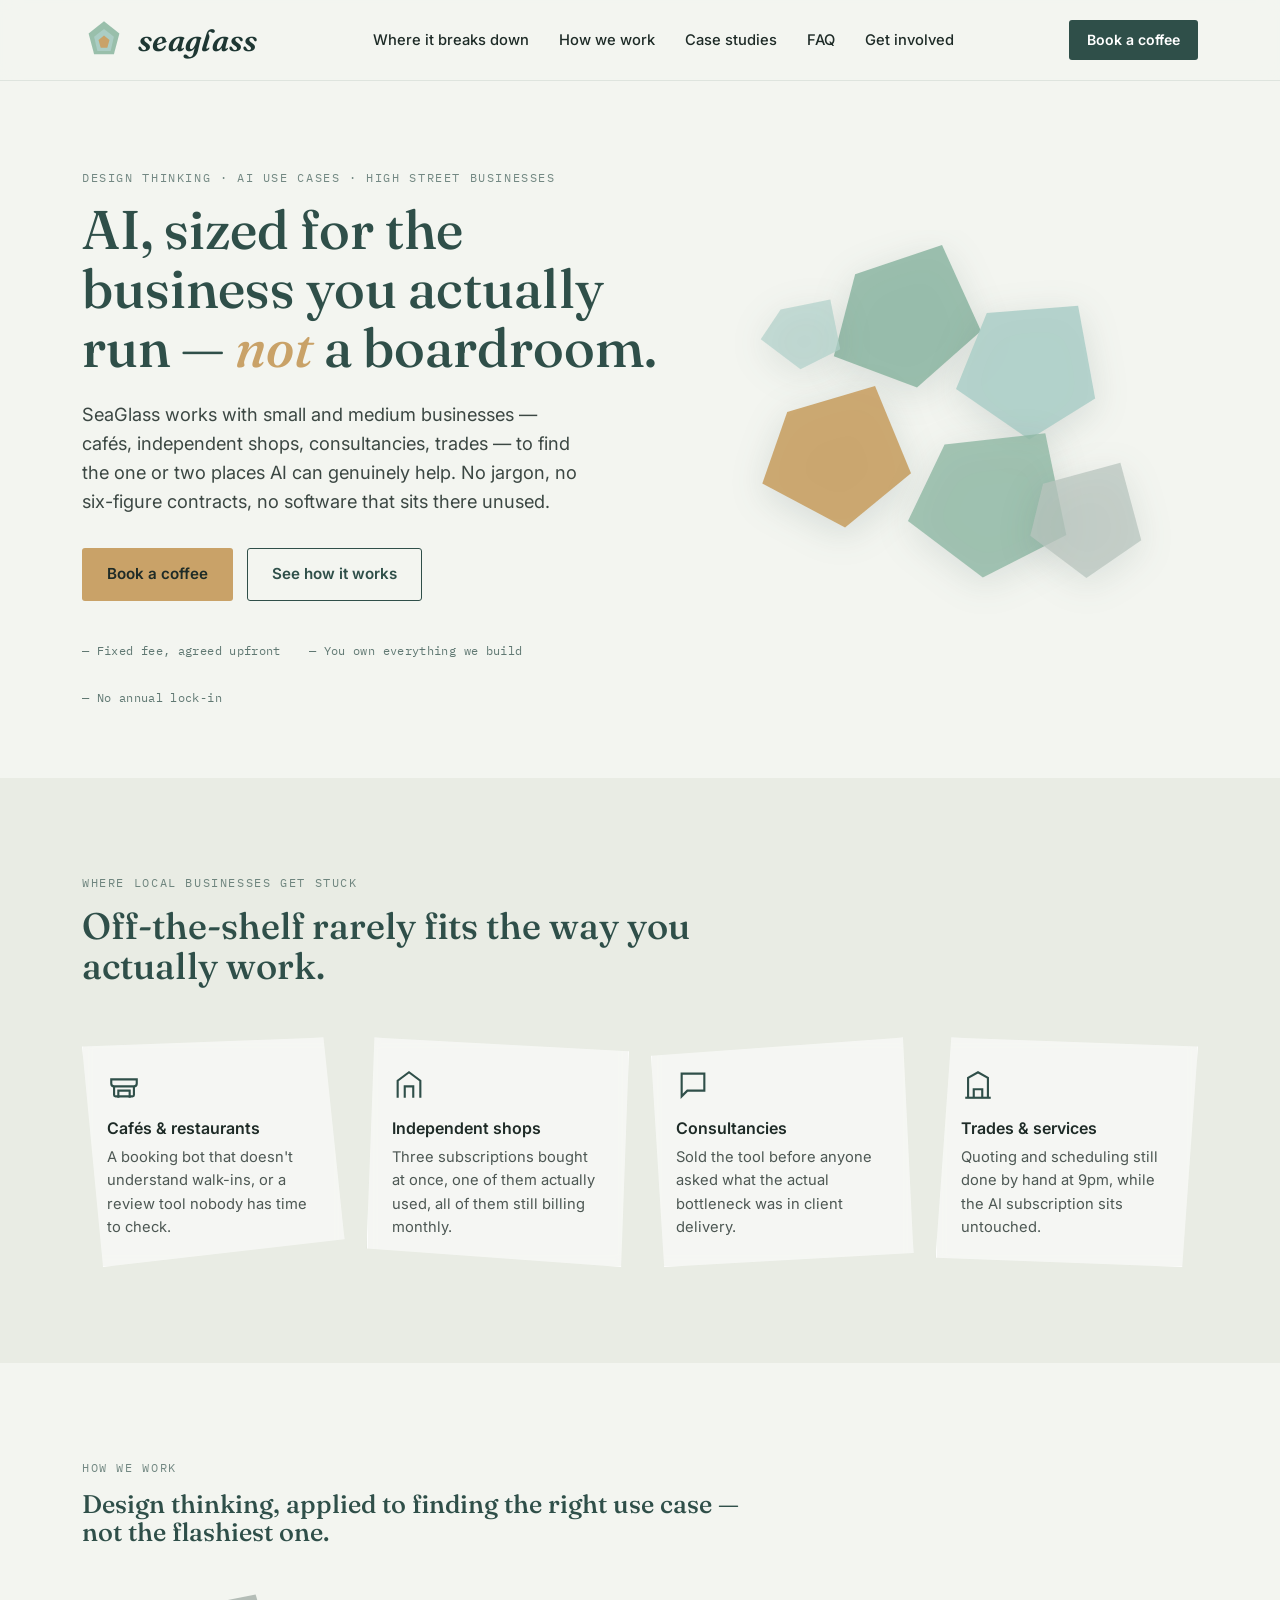
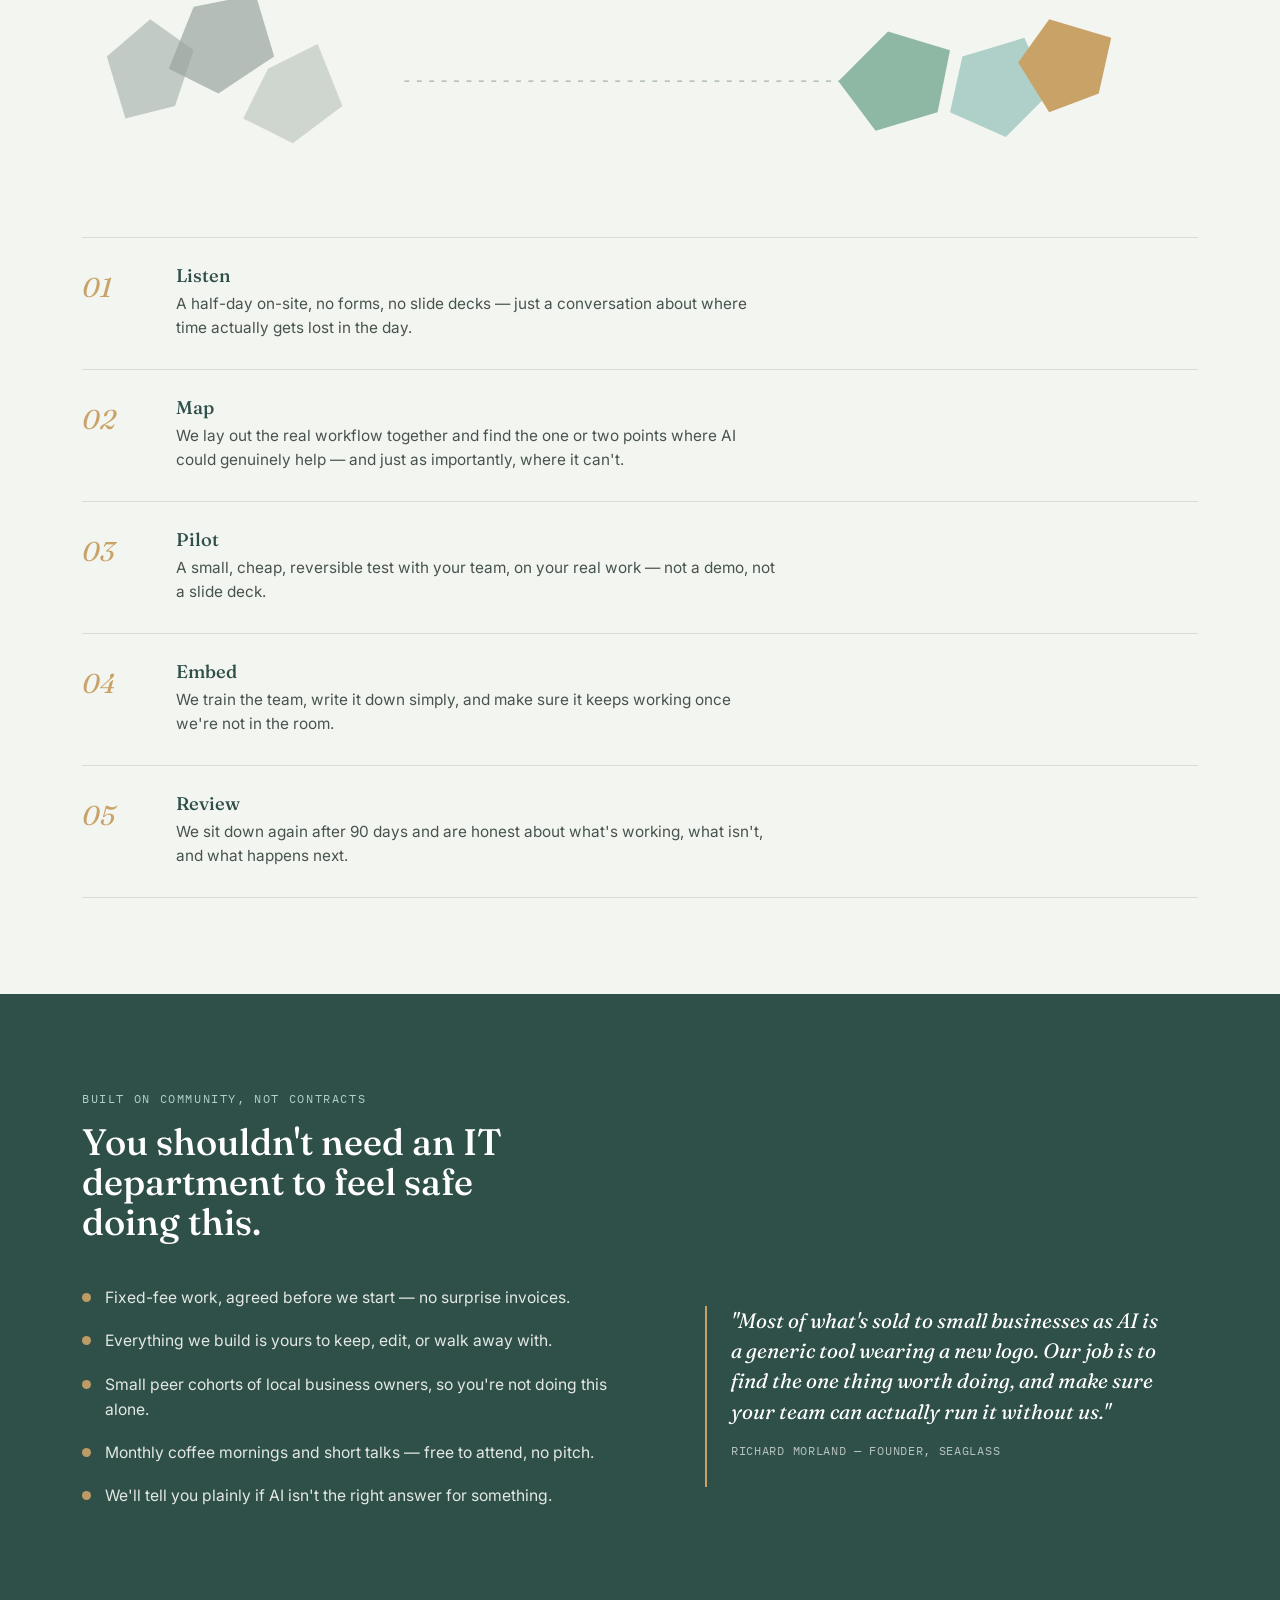
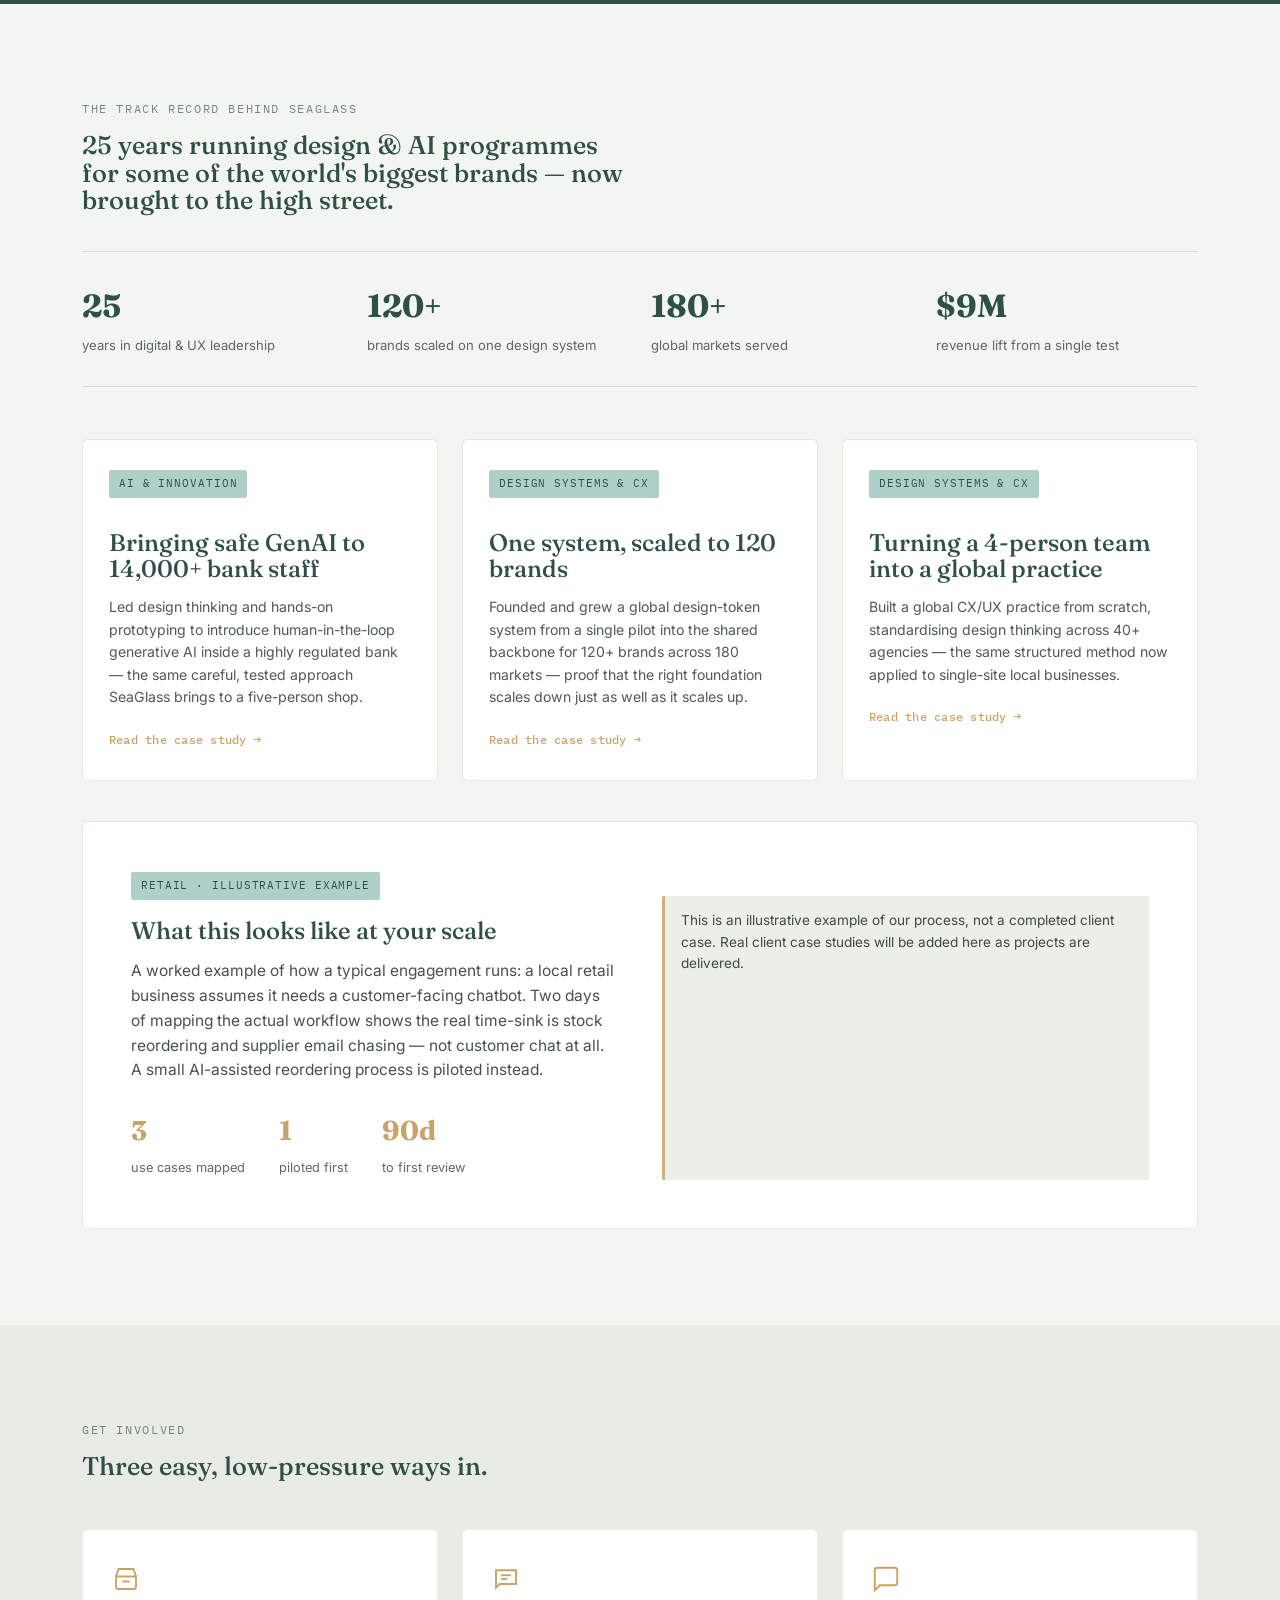
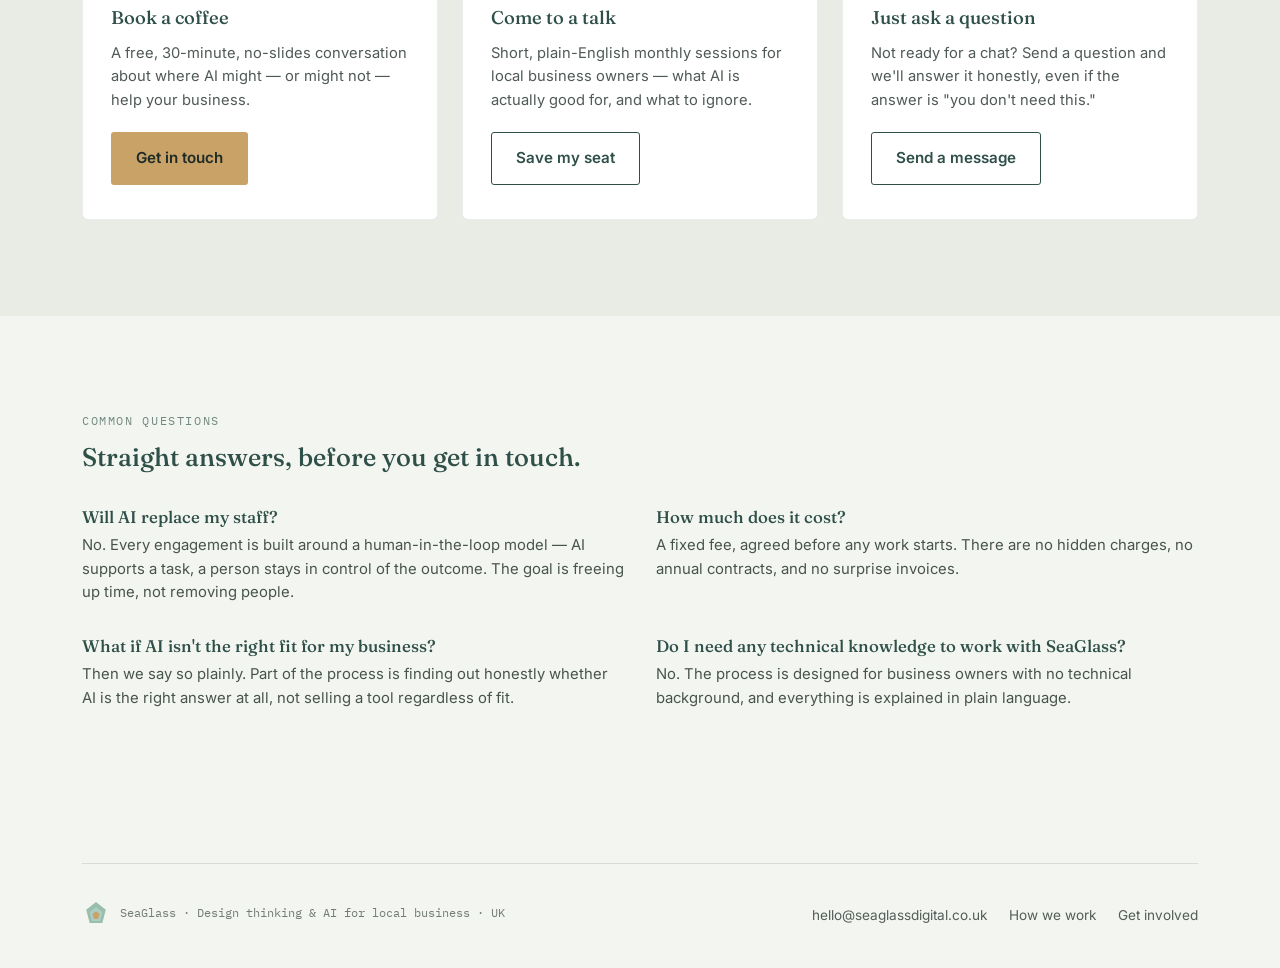
==== index.html @ 94f36779 "Changed issue with CNAME" ====
<!DOCTYPE html>
<html lang="en-GB">
<head>
<meta charset="UTF-8">
<meta name="viewport" content="width=device-width, initial-scale=1.0">
<title>SeaGlass — AI Consultancy for Small &amp; Medium UK Businesses</title>
<meta name="description" content="SeaGlass helps small and medium UK businesses — cafés, shops, consultancies and trades — find the one or two places AI can genuinely help. Fixed-fee, design-thinking led, no jargon.">
<link rel="canonical" href="https://www.seaglassdigital.co.uk/">
<meta name="robots" content="index, follow">

<!-- Open Graph -->
<meta property="og:type" content="website">
<meta property="og:title" content="SeaGlass — AI that fits the business you actually run">
<meta property="og:description" content="Design-thinking led AI consultancy for small and medium UK businesses. Fixed-fee, no jargon, no lock-in.">
<meta property="og:url" content="https://www.seaglassdigital.co.uk/">
<meta property="og:image" content="https://www.seaglassdigital.co.uk/assets/social-share.png">
<meta property="og:locale" content="en_GB">

<!-- Twitter -->
<meta name="twitter:card" content="summary_large_image">
<meta name="twitter:title" content="SeaGlass — AI that fits the business you actually run">
<meta name="twitter:description" content="Design-thinking led AI consultancy for small and medium UK businesses.">

<!-- Favicons -->
<link rel="icon" type="image/svg+xml" href="data:image/svg+xml,%3Csvg xmlns='http://www.w3.org/2000/svg' viewBox='0 0 40 40'%3E%3Cpolygon points='20,3 34,14 29,33 11,33 6,14' fill='%238FB8A4'/%3E%3Cpolygon points='20,10 29,17 26,30 14,30 11,17' fill='%23AFD0C9'/%3E%3Cpolygon points='20,16 25,20 23,27 17,27 15,20' fill='%23C9A268'/%3E%3C/svg%3E">
<link rel="icon" type="image/png" sizes="32x32" href="assets/favicon-32x32.png">
<link rel="icon" type="image/png" sizes="16x16" href="assets/favicon-16x16.png">
<link rel="apple-touch-icon" sizes="180x180" href="assets/apple-touch-icon.png">
<link rel="shortcut icon" href="favicon.ico">

<link rel="preconnect" href="https://fonts.googleapis.com">
<link rel="preconnect" href="https://fonts.gstatic.com" crossorigin>
<link href="https://fonts.googleapis.com/css2?family=Fraunces:ital,opsz,wght@0,9..144,300;0,9..144,400;0,9..144,500;0,9..144,600;1,9..144,400;1,9..144,500&family=Inter:wght@400;500;600;700&family=IBM+Plex+Mono:wght@400;500&display=swap" rel="stylesheet">
<link rel="stylesheet" href="assets/style.css">

<!-- Structured data: helps both search engines and AI answer engines understand what SeaGlass is -->
<script type="application/ld+json">
{
  "@context": "https://schema.org",
  "@type": "ProfessionalService",
  "name": "SeaGlass",
  "description": "Design-thinking led AI consultancy helping small and medium UK businesses identify and implement practical AI use cases.",
  "url": "https://www.seaglassdigital.co.uk/",
  "email": "hello@seaglassdigital.co.uk",
  "areaServed": "GB",
  "founder": {
    "@type": "Person",
    "name": "Richard Morland"
  },
  "knowsAbout": ["Artificial Intelligence consulting", "Design thinking", "Digital transformation for SMEs"],
  "audience": {
    "@type": "Audience",
    "audienceType": "Small and medium businesses"
  }
}
</script>
<script type="application/ld+json">
{
  "@context": "https://schema.org",
  "@type": "FAQPage",
  "mainEntity": [
    {
      "@type": "Question",
      "name": "Will AI replace my staff?",
      "acceptedAnswer": { "@type": "Answer", "text": "No. Every engagement is built around a human-in-the-loop model — AI supports a task, a person stays in control of the outcome. The goal is freeing up time, not removing people." }
    },
    {
      "@type": "Question",
      "name": "How much does it cost?",
      "acceptedAnswer": { "@type": "Answer", "text": "A fixed fee, agreed before any work starts. There are no hidden charges, no annual contracts, and no surprise invoices." }
    },
    {
      "@type": "Question",
      "name": "What if AI isn't the right fit for my business?",
      "acceptedAnswer": { "@type": "Answer", "text": "Then we say so plainly. Part of the process is finding out honestly whether AI is the right answer at all, not selling a tool regardless of fit." }
    },
    {
      "@type": "Question",
      "name": "Do I need any technical knowledge to work with SeaGlass?",
      "acceptedAnswer": { "@type": "Answer", "text": "No. The process is designed for business owners with no technical background, and everything is explained in plain language." }
    }
  ]
}
</script>
</head>
<body>

<header class="site">
  <nav>
    <a href="#top" class="brand">
      <svg class="brand-mark" viewBox="0 0 40 40" fill="none">
        <polygon points="20,3 34,14 29,33 11,33 6,14" fill="#8FB8A4" opacity="0.9"/>
        <polygon points="20,10 29,17 26,30 14,30 11,17" fill="#AFD0C9" opacity="0.85"/>
        <polygon points="20,16 25,20 23,27 17,27 15,20" fill="#C9A268"/>
      </svg>
      <span class="brand-word">seaglass</span>
    </a>
    <ul class="nav-links nav-mobile-hide">
      <li><a href="#pain">Where it breaks down</a></li>
      <li><a href="#process">How we work</a></li>
      <li><a href="#case">Case studies</a></li>
      <li><a href="#faq">FAQ</a></li>
      <li><a href="#involve">Get involved</a></li>
    </ul>
    <a class="nav-cta" href="#involve">Book a coffee</a>
  </nav>
</header>

<main id="top">

  <!-- HERO -->
  <section class="hero">
    <div class="wrap hero-grid">
      <div>
        <span class="eyebrow">Design thinking · AI use cases · High Street businesses</span>
        <h1>AI, sized for the business you actually run — <em>not</em> a boardroom.</h1>
        <p class="lead">SeaGlass works with small and medium businesses — cafés, independent shops, consultancies, trades — to find the one or two places AI can genuinely help. No jargon, no six-figure contracts, no software that sits there unused.</p>
        <div class="btn-row">
          <a class="btn btn-primary" href="#involve">Book a coffee</a>
          <a class="btn btn-ghost" href="#process">See how it works</a>
        </div>
        <div class="trust-strip">
          <span>Fixed fee, agreed upfront</span>
          <span>You own everything we build</span>
          <span>No annual lock-in</span>
        </div>
      </div>
      <div class="hero-art" aria-hidden="true">
        <svg viewBox="0 0 480 420" fill="none">
          <defs>
            <filter id="frost" x="-30%" y="-30%" width="160%" height="160%">
              <feGaussianBlur stdDeviation="0.6"/>
            </filter>
          </defs>
          <g class="shard-piece" filter="url(#frost)">
            <polygon points="140,40 230,20 260,110 190,160 110,120" fill="#8FB8A4" opacity="0.88" transform="rotate(-6 180 90)"/>
          </g>
          <g class="shard-piece" filter="url(#frost)">
            <polygon points="260,90 350,70 380,160 320,210 240,170" fill="#AFD0C9" opacity="0.9" transform="rotate(8 310 140)"/>
          </g>
          <g class="shard-piece" filter="url(#frost)">
            <polygon points="70,180 160,160 190,250 120,300 40,250" fill="#C9A268" opacity="0.92" transform="rotate(-4 115 230)"/>
          </g>
          <g class="shard-piece" filter="url(#frost)">
            <polygon points="220,220 320,200 350,300 270,350 190,300" fill="#8FB8A4" opacity="0.8" transform="rotate(5 270 275)"/>
          </g>
          <g class="shard-piece" filter="url(#frost)">
            <polygon points="330,250 410,240 420,320 360,350 310,300" fill="#B9C4BE" opacity="0.75" transform="rotate(-8 365 295)"/>
          </g>
          <g class="shard-piece" filter="url(#frost)">
            <polygon points="60,80 110,70 120,120 80,140 40,110" fill="#AFD0C9" opacity="0.7"/>
          </g>
        </svg>
      </div>
    </div>
  </section>

  <!-- PAIN POINTS -->
  <section class="pain" id="pain">
    <div class="wrap">
      <div class="pain-head">
        <span class="eyebrow">Where local businesses get stuck</span>
        <h2>Off-the-shelf rarely fits the way you actually work.</h2>
      </div>
      <div class="pain-grid">
        <div class="shard-card">
          <svg class="icon" viewBox="0 0 24 24" fill="none" stroke="currentColor" stroke-width="1.5"><path d="M3 8h18v3a2 2 0 0 1-2 2H5a2 2 0 0 1-2-2V8Z"/><path d="M5 13v6a1 1 0 0 0 1 1h12a1 1 0 0 0 1-1v-6"/><path d="M8 21v-5h8v5"/></svg>
          <h3>Cafés &amp; restaurants</h3>
          <p>A booking bot that doesn't understand walk-ins, or a review tool nobody has time to check.</p>
        </div>
        <div class="shard-card">
          <svg class="icon" viewBox="0 0 24 24" fill="none" stroke="currentColor" stroke-width="1.5"><path d="M4 21V9l8-6 8 6v12"/><path d="M9 21v-8h6v8"/></svg>
          <h3>Independent shops</h3>
          <p>Three subscriptions bought at once, one of them actually used, all of them still billing monthly.</p>
        </div>
        <div class="shard-card">
          <svg class="icon" viewBox="0 0 24 24" fill="none" stroke="currentColor" stroke-width="1.5"><path d="M4 4h16v12H8l-4 4V4Z"/></svg>
          <h3>Consultancies</h3>
          <p>Sold the tool before anyone asked what the actual bottleneck was in client delivery.</p>
        </div>
        <div class="shard-card">
          <svg class="icon" viewBox="0 0 24 24" fill="none" stroke="currentColor" stroke-width="1.5"><path d="M3 21h18"/><path d="M5 21V7l7-4 7 4v14"/><path d="M9 21v-6h6v6"/></svg>
          <h3>Trades &amp; services</h3>
          <p>Quoting and scheduling still done by hand at 9pm, while the AI subscription sits untouched.</p>
        </div>
      </div>
    </div>
  </section>

  <!-- PROCESS -->
  <section id="process">
    <div class="wrap">
      <div class="process-head">
        <span class="eyebrow">How we work</span>
        <h2>Design thinking, applied to finding the right use case — not the flashiest one.</h2>
      </div>

      <div class="process-art" aria-hidden="true">
        <svg viewBox="0 0 900 160" fill="none">
          <polygon points="20,60 55,30 90,55 75,100 35,110" fill="#B9C4BE" opacity="0.85"/>
          <polygon points="90,20 140,10 155,60 110,90 70,70" fill="#9AA6A0" opacity="0.7"/>
          <polygon points="150,70 190,50 210,100 170,130 130,110" fill="#C7CDC7" opacity="0.8"/>
          <line x1="260" y1="80" x2="620" y2="80" stroke="#2F4F49" stroke-width="1" stroke-dasharray="4 6" opacity="0.4"/>
          <polygon points="650,40 700,55 690,105 640,120 610,80" fill="#8FB8A4"/>
          <polygon points="710,60 760,45 780,90 745,125 700,105" fill="#AFD0C9"/>
          <polygon points="780,30 830,45 820,90 780,105 755,65" fill="#C9A268"/>
        </svg>
      </div>

      <ul class="steps">
        <li class="step">
          <span class="step-num">01</span>
          <div><h3>Listen</h3><p>A half-day on-site, no forms, no slide decks — just a conversation about where time actually gets lost in the day.</p></div>
        </li>
        <li class="step">
          <span class="step-num">02</span>
          <div><h3>Map</h3><p>We lay out the real workflow together and find the one or two points where AI could genuinely help — and just as importantly, where it can't.</p></div>
        </li>
        <li class="step">
          <span class="step-num">03</span>
          <div><h3>Pilot</h3><p>A small, cheap, reversible test with your team, on your real work — not a demo, not a slide deck.</p></div>
        </li>
        <li class="step">
          <span class="step-num">04</span>
          <div><h3>Embed</h3><p>We train the team, write it down simply, and make sure it keeps working once we're not in the room.</p></div>
        </li>
        <li class="step">
          <span class="step-num">05</span>
          <div><h3>Review</h3><p>We sit down again after 90 days and are honest about what's working, what isn't, and what happens next.</p></div>
        </li>
      </ul>
    </div>
  </section>

  <!-- COMMUNITY -->
  <section class="community">
    <div class="wrap">
      <span class="eyebrow">Built on community, not contracts</span>
      <h2>You shouldn't need an IT department to feel safe doing this.</h2>
      <div class="comm-grid">
        <ul class="comm-list">
          <li><span class="dot"></span> Fixed-fee work, agreed before we start — no surprise invoices.</li>
          <li><span class="dot"></span> Everything we build is yours to keep, edit, or walk away with.</li>
          <li><span class="dot"></span> Small peer cohorts of local business owners, so you're not doing this alone.</li>
          <li><span class="dot"></span> Monthly coffee mornings and short talks — free to attend, no pitch.</li>
          <li><span class="dot"></span> We'll tell you plainly if AI isn't the right answer for something.</li>
        </ul>
        <blockquote class="comm-quote">
          "Most of what's sold to small businesses as AI is a generic tool wearing a new logo. Our job is to find the one thing worth doing, and make sure your team can actually run it without us."
          <span>Richard Morland — Founder, SeaGlass</span>
        </blockquote>
      </div>
    </div>
  </section>

  <!-- TRACK RECORD -->
  <section class="case" id="case">
    <div class="wrap">
      <span class="eyebrow">The track record behind SeaGlass</span>
      <h2 style="max-width:32ch;margin-bottom:36px;">25 years running design &amp; AI programmes for some of the world's biggest brands — now brought to the high street.</h2>

      <div class="track-stats">
        <div><strong>25</strong><span>years in digital &amp; UX leadership</span></div>
        <div><strong>120+</strong><span>brands scaled on one design system</span></div>
        <div><strong>180+</strong><span>global markets served</span></div>
        <div><strong>$9M</strong><span>revenue lift from a single test</span></div>
      </div>

      <div class="case-grid">
        <a class="case-mini" href="case-studies/hsbc-genai.html">
          <span class="case-tag">AI &amp; Innovation</span>
          <h3>Bringing safe GenAI to 14,000+ bank staff</h3>
          <p>Led design thinking and hands-on prototyping to introduce human-in-the-loop generative AI inside a highly regulated bank — the same careful, tested approach SeaGlass brings to a five-person shop.</p>
          <span class="case-link">Read the case study →</span>
        </a>
        <a class="case-mini" href="case-studies/diageo-bedrock.html">
          <span class="case-tag">Design Systems &amp; CX</span>
          <h3>One system, scaled to 120 brands</h3>
          <p>Founded and grew a global design-token system from a single pilot into the shared backbone for 120+ brands across 180 markets — proof that the right foundation scales down just as well as it scales up.</p>
          <span class="case-link">Read the case study →</span>
        </a>
        <a class="case-mini" href="case-studies/diageo-cx-practice.html">
          <span class="case-tag">Design Systems &amp; CX</span>
          <h3>Turning a 4-person team into a global practice</h3>
          <p>Built a global CX/UX practice from scratch, standardising design thinking across 40+ agencies — the same structured method now applied to single-site local businesses.</p>
          <span class="case-link">Read the case study →</span>
        </a>
      </div>

      <div class="case-card" style="margin-top:40px;">
        <div>
          <span class="case-tag">Retail · Illustrative example</span>
          <h3>What this looks like at your scale</h3>
          <p style="opacity:0.82;font-size:0.97rem;">A worked example of how a typical engagement runs: a local retail business assumes it needs a customer-facing chatbot. Two days of mapping the actual workflow shows the real time-sink is stock reordering and supplier email chasing — not customer chat at all. A small AI-assisted reordering process is piloted instead.</p>
          <div class="case-stats">
            <div><strong>3</strong><span>use cases mapped</span></div>
            <div><strong>1</strong><span>piloted first</span></div>
            <div><strong>90d</strong><span>to first review</span></div>
          </div>
        </div>
        <div class="case-note">
          This is an illustrative example of our process, not a completed client case. Real client case studies will be added here as projects are delivered.
        </div>
      </div>
    </div>
  </section>

  <!-- GET INVOLVED -->
  <section class="involve" id="involve">
    <div class="wrap">
      <div class="involve-head">
        <span class="eyebrow">Get involved</span>
        <h2>Three easy, low-pressure ways in.</h2>
      </div>
      <div class="involve-grid">
        <div class="involve-card">
          <svg class="icon" viewBox="0 0 24 24" fill="none" stroke="currentColor" stroke-width="1.5"><path d="M4 10h16v8a2 2 0 0 1-2 2H6a2 2 0 0 1-2-2v-8Z"/><path d="M4 10 6 4h12l2 6"/><path d="M9 14h6"/></svg>
          <h3>Book a coffee</h3>
          <p>A free, 30-minute, no-slides conversation about where AI might — or might not — help your business.</p>
          <a class="btn btn-primary" href="mailto:hello@seaglassdigital.co.uk?subject=Book a coffee">Get in touch</a>
        </div>
        <div class="involve-card">
          <svg class="icon" viewBox="0 0 24 24" fill="none" stroke="currentColor" stroke-width="1.5"><path d="M4 5h16v11H7l-3 3V5Z"/><path d="M8 9h8"/><path d="M8 12h5"/></svg>
          <h3>Come to a talk</h3>
          <p>Short, plain-English monthly sessions for local business owners — what AI is actually good for, and what to ignore.</p>
          <a class="btn btn-ghost" href="mailto:hello@seaglassdigital.co.uk?subject=Sign me up for the next talk">Save my seat</a>
        </div>
        <div class="involve-card">
          <svg class="icon" viewBox="0 0 24 24" fill="none" stroke="currentColor" stroke-width="1.5"><path d="M21 15a2 2 0 0 1-2 2H7l-4 4V5a2 2 0 0 1 2-2h14a2 2 0 0 1 2 2v10Z"/></svg>
          <h3>Just ask a question</h3>
          <p>Not ready for a chat? Send a question and we'll answer it honestly, even if the answer is "you don't need this."</p>
          <a class="btn btn-ghost" href="mailto:hello@seaglassdigital.co.uk">Send a message</a>
        </div>
      </div>
    </div>
  </section>

  <!-- FAQ -->
  <section id="faq">
    <div class="wrap">
      <span class="eyebrow">Common questions</span>
      <h2 style="max-width:30ch;margin-bottom:36px;">Straight answers, before you get in touch.</h2>
      <div class="faq-list">
        <div class="faq-item">
          <h3>Will AI replace my staff?</h3>
          <p>No. Every engagement is built around a human-in-the-loop model — AI supports a task, a person stays in control of the outcome. The goal is freeing up time, not removing people.</p>
        </div>
        <div class="faq-item">
          <h3>How much does it cost?</h3>
          <p>A fixed fee, agreed before any work starts. There are no hidden charges, no annual contracts, and no surprise invoices.</p>
        </div>
        <div class="faq-item">
          <h3>What if AI isn't the right fit for my business?</h3>
          <p>Then we say so plainly. Part of the process is finding out honestly whether AI is the right answer at all, not selling a tool regardless of fit.</p>
        </div>
        <div class="faq-item">
          <h3>Do I need any technical knowledge to work with SeaGlass?</h3>
          <p>No. The process is designed for business owners with no technical background, and everything is explained in plain language.</p>
        </div>
      </div>
    </div>
  </section>

</main>

<footer>
  <div class="wrap">
    <div class="foot-grid">
      <div class="foot-brand">
        <svg class="brand-mark" viewBox="0 0 40 40" fill="none">
          <polygon points="20,3 34,14 29,33 11,33 6,14" fill="#8FB8A4" opacity="0.9"/>
          <polygon points="20,10 29,17 26,30 14,30 11,17" fill="#AFD0C9" opacity="0.85"/>
          <polygon points="20,16 25,20 23,27 17,27 15,20" fill="#C9A268"/>
        </svg>
        <span class="fine">SeaGlass · Design thinking &amp; AI for local business · UK</span>
      </div>
      <ul class="foot-links">
        <li><a href="mailto:hello@seaglassdigital.co.uk">hello@seaglassdigital.co.uk</a></li>
        <li><a href="#process">How we work</a></li>
        <li><a href="#involve">Get involved</a></li>
      </ul>
    </div>
  </div>
</footer>

</body>
</html>
---- assets/style.css ----
:root{
    --sand:        #F3F5F0;
    --sand-deep:   #E9ECE4;
    --ink:         #1E2B27;
    --sea-deep:    #2F4F49;
    --glass-green: #8FB8A4;
    --glass-aqua:  #AFD0C9;
    --glass-amber: #C9A268;
    --glass-grey:  #B9C4BE;
    --white:       #FFFFFF;
    --radius-soft: 6px;
    --max: 1180px;
  }

  *{ box-sizing:border-box; }
  html{ scroll-behavior:smooth; }
  body{
    margin:0;
    background:var(--sand);
    color:var(--ink);
    font-family:'Inter', sans-serif;
    font-size:17px;
    line-height:1.6;
    -webkit-font-smoothing:antialiased;
  }
  @media (prefers-reduced-motion: reduce){
    html{ scroll-behavior:auto; }
    *{ animation-duration:0.001ms !important; transition-duration:0.001ms !important; }
  }

  h1,h2,h3{
    font-family:'Fraunces', serif;
    font-weight:500;
    line-height:1.08;
    margin:0;
    color:var(--sea-deep);
  }
  .eyebrow{
    font-family:'IBM Plex Mono', monospace;
    font-size:0.72rem;
    letter-spacing:0.14em;
    text-transform:uppercase;
    color:var(--sea-deep);
    opacity:0.65;
    display:block;
    margin-bottom:14px;
  }
  a{ color:inherit; }
  img,svg{ display:block; max-width:100%; }
  .wrap{ max-width:var(--max); margin:0 auto; padding:0 32px; }
  section{ padding:96px 0; }
  @media (max-width:720px){ section{ padding:64px 0; } .wrap{ padding:0 22px; } }

  a:focus-visible, button:focus-visible{
    outline:2px solid var(--sea-deep);
    outline-offset:3px;
  }

  /* ---------- NAV ---------- */
  header.site{
    position:sticky; top:0; z-index:50;
    background:rgba(243,245,240,0.86);
    backdrop-filter:blur(10px);
    -webkit-backdrop-filter:blur(10px);
    border-bottom:1px solid rgba(47,79,73,0.1);
  }
  nav{
    max-width:var(--max); margin:0 auto; padding:18px 32px;
    display:flex; align-items:center; justify-content:space-between;
  }
  .brand{ display:flex; align-items:center; gap:12px; text-decoration:none; }
  .brand-mark{ width:44px; height:44px; }
  .brand-word{
    font-family:'Fraunces', serif; font-style:italic; font-weight:600;
    font-size:1.9rem; color:#1E3733; letter-spacing:0.01em; line-height:1;
  }
  .nav-links{ display:flex; gap:30px; list-style:none; margin:0; padding:0; }
  .nav-links a{
    text-decoration:none; font-size:0.92rem; font-weight:500; color:var(--ink);
    padding:6px 0; border-bottom:1px solid transparent;
  }
  .nav-links a:hover{ border-bottom-color:var(--glass-amber); }
  .nav-cta{
    background:var(--sea-deep); color:var(--white); padding:9px 18px;
    border-radius:3px; text-decoration:none; font-size:0.88rem; font-weight:600;
  }
  .nav-mobile-hide{ display:flex; }
  @media (max-width:760px){ .nav-mobile-hide{ display:none; } }

  /* ---------- HERO ---------- */
  .hero{ padding:88px 0 70px; overflow:hidden; }
  .hero-grid{
    display:grid; grid-template-columns:1.1fr 0.9fr; gap:56px; align-items:center;
  }
  @media (max-width:900px){ .hero-grid{ grid-template-columns:1fr; } }
  .hero h1{ font-size:clamp(2.3rem, 4.4vw, 3.4rem); }
  .hero h1 em{ font-style:italic; color:var(--glass-amber); }
  .hero p.lead{
    font-size:1.14rem; max-width:46ch; margin:22px 0 32px; color:var(--ink); opacity:0.86;
  }
  .btn-row{ display:flex; gap:14px; flex-wrap:wrap; }
  .btn{
    display:inline-flex; align-items:center; gap:8px;
    padding:13px 24px; border-radius:3px; text-decoration:none;
    font-weight:600; font-size:0.95rem; border:1px solid transparent;
  }
  .btn-primary{ background:var(--glass-amber); color:var(--ink); }
  .btn-primary:hover{ background:#bb9257; }
  .btn-ghost{ border-color:var(--sea-deep); color:var(--sea-deep); }
  .btn-ghost:hover{ background:rgba(47,79,73,0.06); }

  .trust-strip{
    margin-top:40px; display:flex; gap:28px; flex-wrap:wrap;
    font-family:'IBM Plex Mono', monospace; font-size:0.76rem; letter-spacing:0.03em;
    color:var(--sea-deep); opacity:0.75;
  }
  .trust-strip span::before{ content:"— "; }

  /* Hero illustration: scattered tumbled glass cluster */
  .hero-art{ position:relative; }
  .hero-art svg{ width:100%; height:auto; }
  .shard-piece{ filter:drop-shadow(0 8px 18px rgba(47,79,73,0.16)); }

  /* ---------- PAIN POINTS ---------- */
  .pain{ background:var(--sand-deep); }
  .pain-head{ max-width:56ch; margin-bottom:52px; }
  .pain-head h2{ font-size:clamp(1.7rem,3vw,2.3rem); }
  .pain-grid{
    display:grid; grid-template-columns:repeat(4,1fr); gap:22px;
  }
  @media (max-width:980px){ .pain-grid{ grid-template-columns:repeat(2,1fr); } }
  @media (max-width:560px){ .pain-grid{ grid-template-columns:1fr; } }

  .shard-card{
    background:rgba(255,255,255,0.55);
    backdrop-filter:blur(6px);
    border:1px solid rgba(255,255,255,0.7);
    padding:30px 24px 26px;
    clip-path: polygon(0% 4%, 92% 0%, 100% 88%, 8% 100%);
    box-shadow:0 14px 30px -18px rgba(47,79,73,0.35);
    transition:transform 0.25s ease;
  }
  .shard-card:hover{ transform:translateY(-4px); }
  .shard-card:nth-child(2){ clip-path: polygon(3% 0%, 100% 6%, 97% 100%, 0% 92%); }
  .shard-card:nth-child(3){ clip-path: polygon(0% 8%, 96% 0%, 100% 94%, 5% 100%); }
  .shard-card:nth-child(4){ clip-path: polygon(6% 0%, 100% 4%, 94% 100%, 0% 96%); }
  .shard-card .icon{ width:34px; height:34px; margin-bottom:18px; color:var(--sea-deep); }
  .shard-card h3{ font-size:1rem; font-family:'Inter',sans-serif; font-weight:600; color:var(--ink); margin-bottom:8px; }
  .shard-card p{ font-size:0.92rem; margin:0; opacity:0.78; }

  /* ---------- PROCESS ---------- */
  .process-head{ max-width:60ch; margin-bottom:20px; }
  .process-art{ margin:36px 0 56px; }
  .process-art svg{ width:100%; height:auto; }

  .steps{ counter-reset:step; list-style:none; margin:0; padding:0; }
  .step{
    display:grid; grid-template-columns:70px 1fr; gap:24px;
    padding:28px 0; border-top:1px solid rgba(47,79,73,0.15);
  }
  .step:last-child{ border-bottom:1px solid rgba(47,79,73,0.15); }
  .step-num{
    font-family:'Fraunces',serif; font-style:italic; font-size:1.7rem; color:var(--glass-amber);
  }
  .step h3{ font-size:1.15rem; margin-bottom:6px; color:var(--sea-deep); }
  .step p{ margin:0; max-width:60ch; opacity:0.8; font-size:0.96rem; }

  /* ---------- TRUST / COMMUNITY ---------- */
  .community{ background:var(--sea-deep); color:var(--sand); }
  .community h2{ color:var(--white); font-size:clamp(1.7rem,3vw,2.3rem); max-width:20ch; }
  .community .eyebrow{ color:var(--glass-aqua); opacity:1; }
  .comm-grid{ display:grid; grid-template-columns:1fr 1fr; gap:50px; margin-top:44px; }
  @media (max-width:800px){ .comm-grid{ grid-template-columns:1fr; } }
  .comm-list{ list-style:none; margin:0; padding:0; display:grid; gap:18px; }
  .comm-list li{
    display:flex; gap:14px; align-items:flex-start; font-size:0.98rem; opacity:0.92;
  }
  .comm-list li .dot{
    width:9px; height:9px; border-radius:50%; background:var(--glass-amber);
    margin-top:8px; flex-shrink:0;
  }
  .comm-quote{
    font-family:'Fraunces',serif; font-style:italic; font-size:1.3rem; line-height:1.45;
    color:var(--white); border-left:2px solid var(--glass-amber); padding-left:24px;
  }
  .comm-quote span{
    display:block; margin-top:16px; font-family:'IBM Plex Mono',monospace;
    font-style:normal; font-size:0.72rem; letter-spacing:0.06em; text-transform:uppercase;
    opacity:0.65;
  }

  /* ---------- CASE STUDY ---------- */
  .case{ }
  .track-stats{
    display:grid; grid-template-columns:repeat(4,1fr); gap:22px; margin-bottom:52px;
    border-top:1px solid rgba(47,79,73,0.15); border-bottom:1px solid rgba(47,79,73,0.15);
    padding:28px 0;
  }
  @media (max-width:800px){ .track-stats{ grid-template-columns:repeat(2,1fr); } }
  .track-stats div strong{
    display:block; font-family:'Fraunces',serif; font-size:2rem; color:var(--sea-deep);
  }
  .track-stats div span{ font-size:0.82rem; opacity:0.7; }

  .case-grid{ display:grid; grid-template-columns:repeat(3,1fr); gap:24px; }
  @media (max-width:900px){ .case-grid{ grid-template-columns:1fr; } }
  .case-mini{
    display:block; text-decoration:none; color:inherit;
    background:var(--white); border:1px solid rgba(47,79,73,0.12);
    border-radius:var(--radius-soft); padding:28px 26px;
    transition:transform 0.2s ease, box-shadow 0.2s ease;
  }
  .case-mini:hover{
    transform:translateY(-3px);
    box-shadow:0 16px 30px -18px rgba(47,79,73,0.35);
  }
  .case-mini h3{ font-size:1.08rem; margin:14px 0 10px; }
  .case-mini p{ font-size:0.88rem; opacity:0.78; margin:0 0 16px; }
  .case-link{
    font-family:'IBM Plex Mono',monospace; font-size:0.76rem; letter-spacing:0.02em;
    color:var(--glass-amber); font-weight:500;
  }
  .case-card{
    background:var(--white);
    border:1px solid rgba(47,79,73,0.12);
    border-radius:var(--radius-soft);
    padding:48px;
    display:grid; grid-template-columns:1fr 1fr; gap:44px;
  }
  @media (max-width:800px){ .case-card{ grid-template-columns:1fr; padding:32px; } }
  .case-tag{
    display:inline-block; font-family:'IBM Plex Mono',monospace; font-size:0.7rem;
    letter-spacing:0.08em; text-transform:uppercase; color:var(--sea-deep);
    background:var(--glass-aqua); padding:5px 10px; border-radius:2px; margin-bottom:18px;
  }
  .case h3{ font-size:1.5rem; margin-bottom:14px; }
  .case-stats{ display:flex; gap:34px; margin-top:26px; flex-wrap:wrap; }
  .case-stats div strong{ display:block; font-family:'Fraunces',serif; font-size:1.7rem; color:var(--glass-amber); }
  .case-stats div span{ font-size:0.8rem; opacity:0.7; }
  .case-note{
    margin-top:26px; padding:14px 16px; background:var(--sand-deep);
    border-left:3px solid var(--glass-amber); font-size:0.85rem; opacity:0.85; border-radius:2px;
  }

  /* ---------- GET INVOLVED ---------- */
  .involve{ background:var(--sand-deep); }
  .involve-head{ max-width:56ch; margin-bottom:48px; }
  .involve-grid{ display:grid; grid-template-columns:repeat(3,1fr); gap:24px; }
  @media (max-width:900px){ .involve-grid{ grid-template-columns:1fr; } }
  .involve-card{
    background:var(--white); border-radius:var(--radius-soft);
    padding:34px 28px; border:1px solid rgba(47,79,73,0.1);
    display:flex; flex-direction:column; gap:14px;
  }
  .involve-card .icon{ width:30px; height:30px; color:var(--glass-amber); }
  .involve-card h3{ font-size:1.15rem; }
  .involve-card p{ font-size:0.92rem; opacity:0.78; margin:0; flex-grow:1; }
  .involve-card .btn{ align-self:flex-start; margin-top:6px; }

  /* ---------- FOOTER ---------- */
  footer{ padding:56px 0 40px; }
  .foot-grid{
    display:flex; justify-content:space-between; align-items:flex-end; flex-wrap:wrap; gap:24px;
    border-top:1px solid rgba(47,79,73,0.15); padding-top:36px;
  }
  .foot-brand{ display:flex; align-items:center; gap:10px; }
  .foot-brand .brand-mark{ width:28px; height:28px; }
  footer .fine{ font-family:'IBM Plex Mono',monospace; font-size:0.74rem; opacity:0.6; }
  .foot-links{ display:flex; gap:22px; list-style:none; margin:0; padding:0; }
  .foot-links a{ text-decoration:none; font-size:0.85rem; opacity:0.75; }
  .foot-links a:hover{ opacity:1; }

/* ---------- CASE STUDY DETAIL PAGE ---------- */
.cs-hero{ padding:64px 0 40px; }
.cs-hero .case-tag{ margin-bottom:18px; }
.cs-hero h1{ font-size:clamp(2rem,4vw,2.8rem); max-width:22ch; }
.cs-hero .client{
  font-family:'IBM Plex Mono',monospace; font-size:0.82rem; letter-spacing:0.04em;
  text-transform:uppercase; color:var(--sea-deep); opacity:0.7; margin-top:16px; display:block;
}
.cs-body{ padding-top:0; max-width:70ch; }
.cs-body h2{ font-size:1.4rem; margin:44px 0 14px; }
.cs-body p{ opacity:0.86; margin:0 0 16px; }
.cs-body ul{ opacity:0.86; padding-left:20px; margin:0 0 16px; }
.cs-body li{ margin-bottom:8px; }
.cs-stats-row{ display:flex; gap:40px; flex-wrap:wrap; margin:36px 0; padding:26px 0; border-top:1px solid rgba(47,79,73,0.15); border-bottom:1px solid rgba(47,79,73,0.15); }
.cs-stats-row div strong{ display:block; font-family:'Fraunces',serif; font-size:1.9rem; color:var(--glass-amber); }
.cs-stats-row div span{ font-size:0.78rem; opacity:0.7; }
.cs-back{ display:inline-block; margin-bottom:28px; font-size:0.88rem; color:var(--sea-deep); text-decoration:none; font-weight:600; }
.cs-back:hover{ text-decoration:underline; }
.cs-cta{ margin:56px 0 0; padding:36px; background:var(--sea-deep); border-radius:var(--radius-soft); color:var(--white); }
.cs-cta h3{ color:var(--white); font-size:1.25rem; margin-bottom:14px; }

/* ---------- FAQ ---------- */
.faq-list{ display:grid; grid-template-columns:1fr 1fr; gap:32px; }
@media (max-width:800px){ .faq-list{ grid-template-columns:1fr; } }
.faq-item h3{ font-size:1.05rem; margin-bottom:8px; color:var(--sea-deep); }
.faq-item p{ font-size:0.93rem; opacity:0.8; margin:0; }
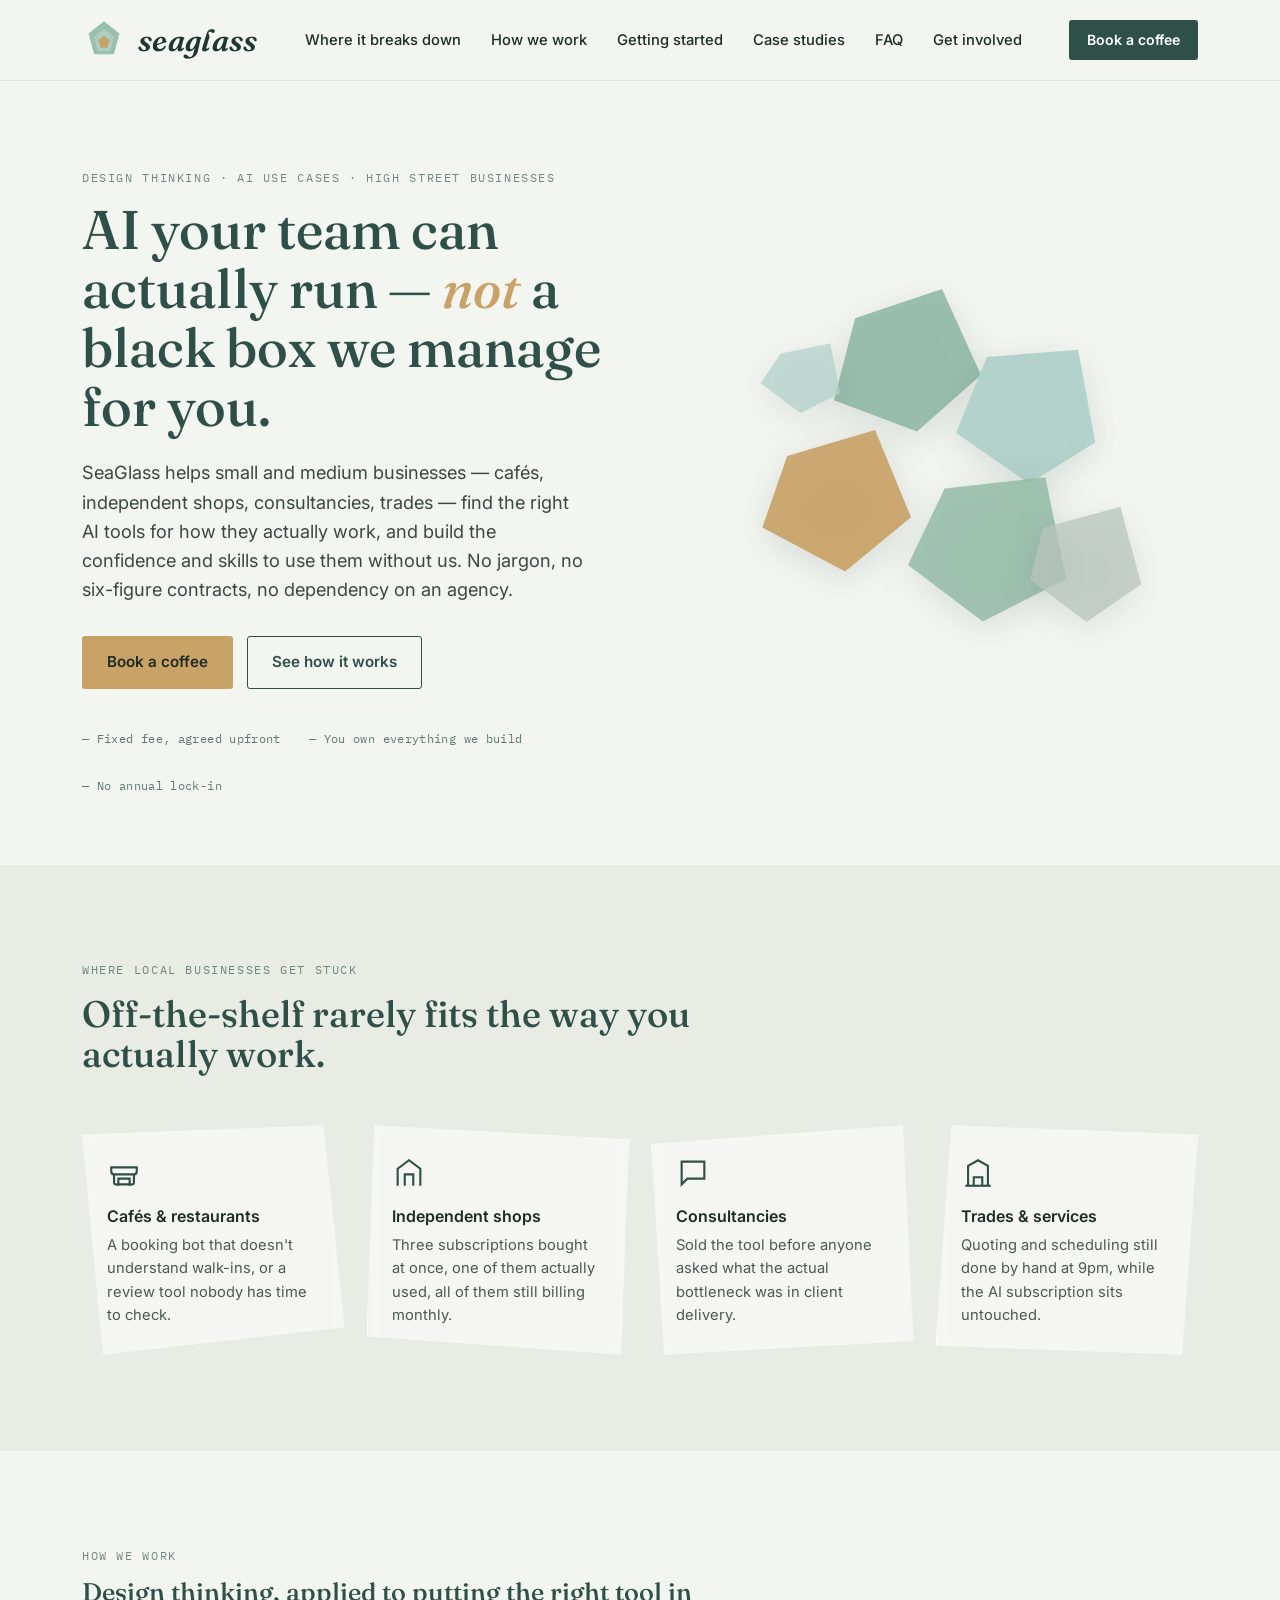
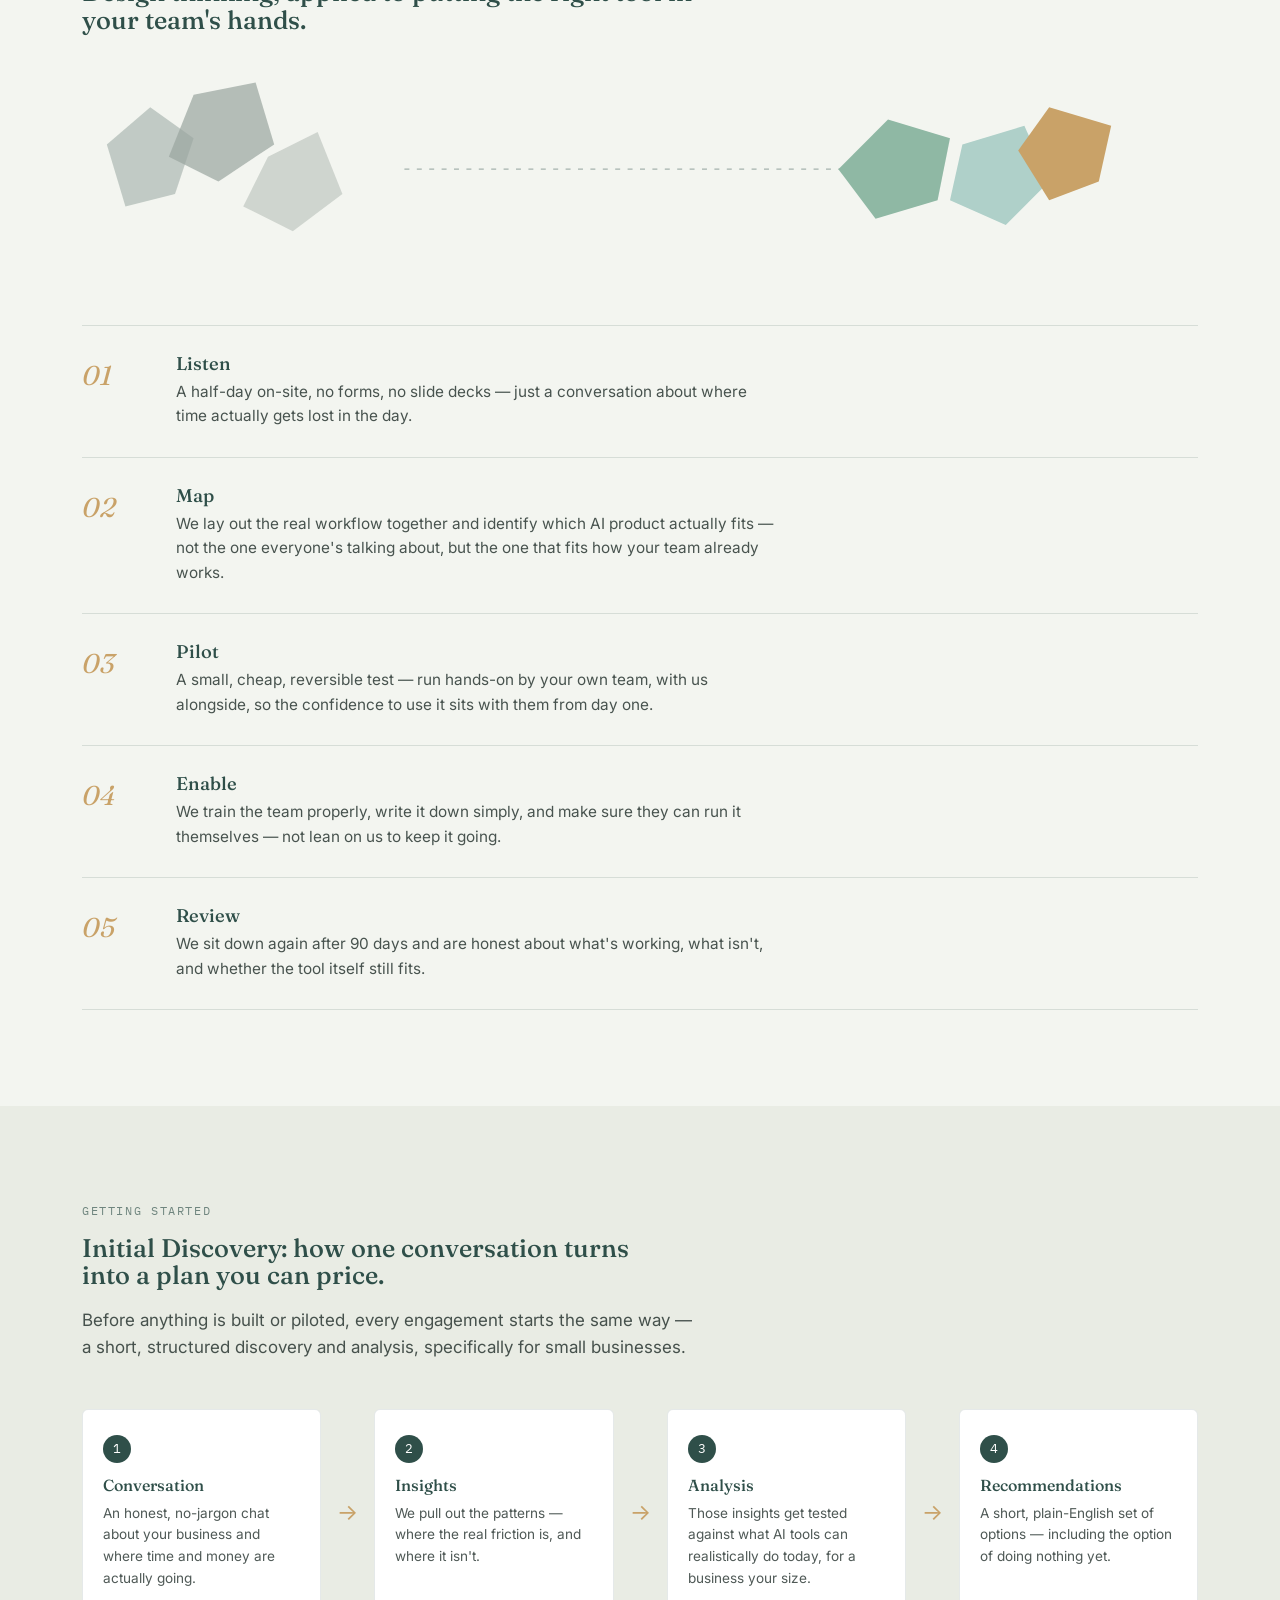
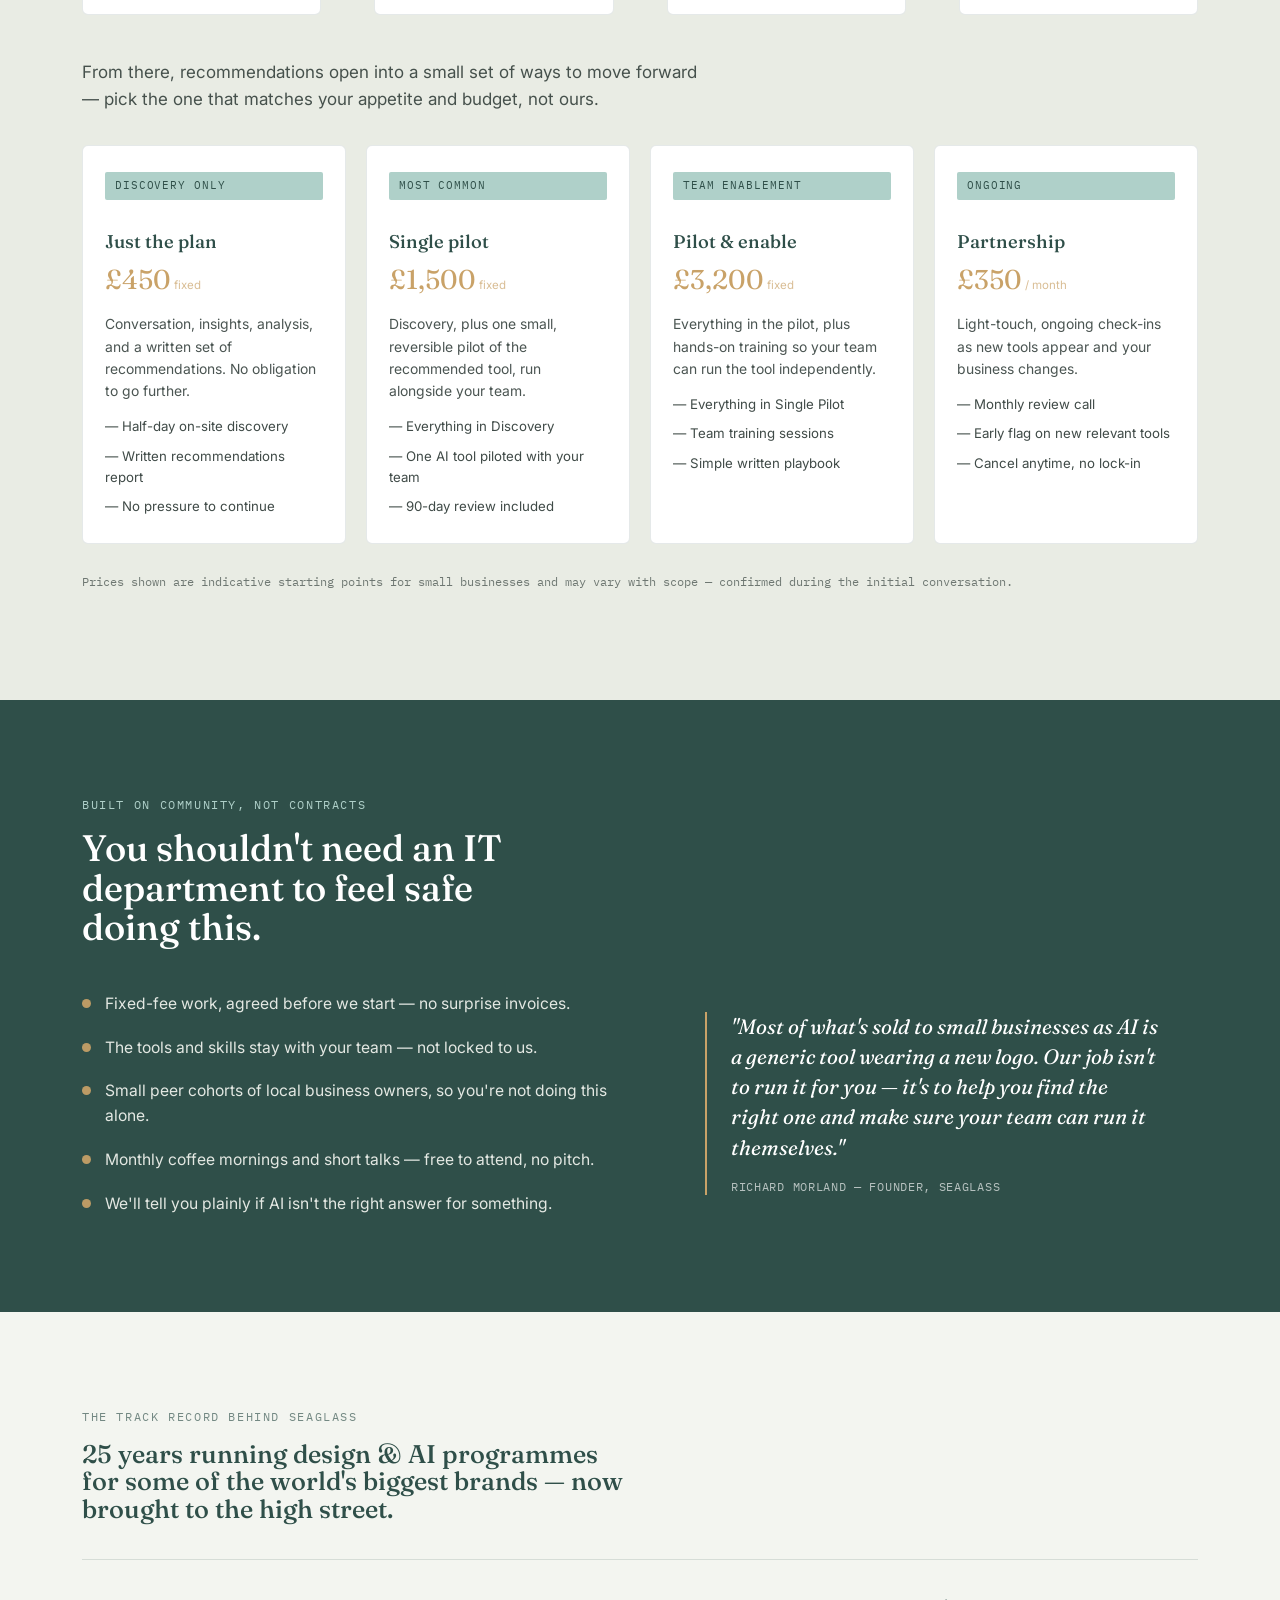
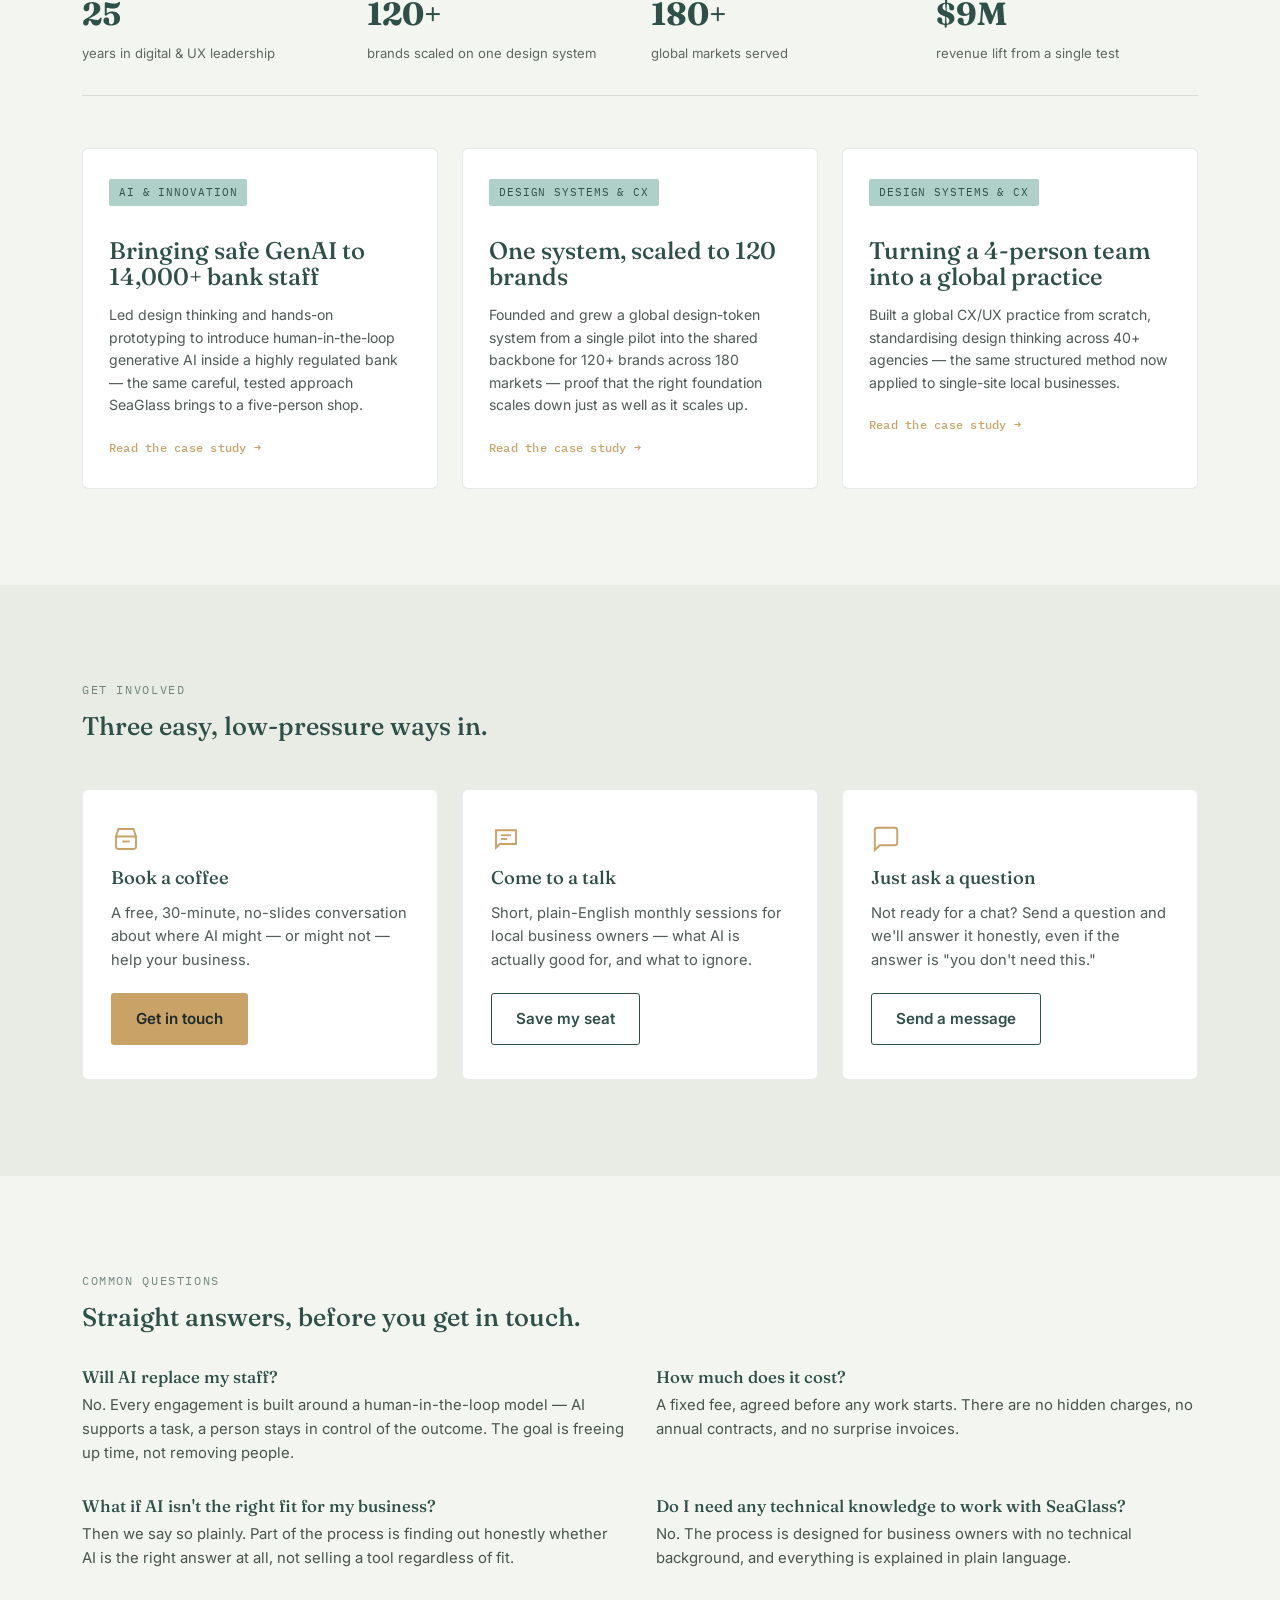
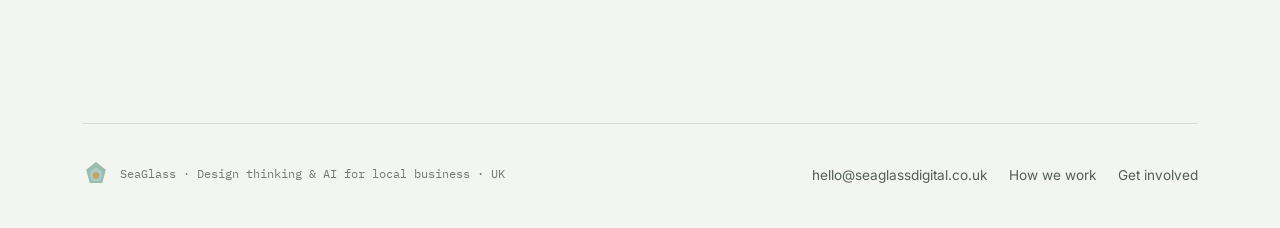
==== commit c66d46d4: "Removed case study container and added workflow to feel sinpler" ====
--- a/index.html
+++ b/index.html
@@ -3,23 +3,23 @@
 <head>
 <meta charset="UTF-8">
 <meta name="viewport" content="width=device-width, initial-scale=1.0">
-<title>SeaGlass — AI Consultancy for Small &amp; Medium UK Businesses</title>
-<meta name="description" content="SeaGlass helps small and medium UK businesses — cafés, shops, consultancies and trades — find the one or two places AI can genuinely help. Fixed-fee, design-thinking led, no jargon.">
+<title>SeaGlass — Helping UK Teams Use AI Tools Themselves</title>
+<meta name="description" content="SeaGlass helps small and medium UK businesses find the right AI tools for how they work, and builds the skills and confidence for teams to use them without an agency. Fixed-fee, design-thinking led, no jargon.">
 <link rel="canonical" href="https://www.seaglassdigital.co.uk/">
 <meta name="robots" content="index, follow">
 
 <!-- Open Graph -->
 <meta property="og:type" content="website">
-<meta property="og:title" content="SeaGlass — AI that fits the business you actually run">
-<meta property="og:description" content="Design-thinking led AI consultancy for small and medium UK businesses. Fixed-fee, no jargon, no lock-in.">
+<meta property="og:title" content="SeaGlass — AI your team can actually run">
+<meta property="og:description" content="Design-thinking led AI consultancy helping UK small and medium businesses find the right tools and build the skills to use them, without a permanent agency dependency.">
 <meta property="og:url" content="https://www.seaglassdigital.co.uk/">
 <meta property="og:image" content="https://www.seaglassdigital.co.uk/assets/social-share.png">
 <meta property="og:locale" content="en_GB">
 
 <!-- Twitter -->
 <meta name="twitter:card" content="summary_large_image">
-<meta name="twitter:title" content="SeaGlass — AI that fits the business you actually run">
-<meta name="twitter:description" content="Design-thinking led AI consultancy for small and medium UK businesses.">
+<meta name="twitter:title" content="SeaGlass — AI your team can actually run">
+<meta name="twitter:description" content="Helping UK small and medium businesses find the right AI tools and build the skills to use them themselves.">
 
 <!-- Favicons -->
 <link rel="icon" type="image/svg+xml" href="data:image/svg+xml,%3Csvg xmlns='http://www.w3.org/2000/svg' viewBox='0 0 40 40'%3E%3Cpolygon points='20,3 34,14 29,33 11,33 6,14' fill='%238FB8A4'/%3E%3Cpolygon points='20,10 29,17 26,30 14,30 11,17' fill='%23AFD0C9'/%3E%3Cpolygon points='20,16 25,20 23,27 17,27 15,20' fill='%23C9A268'/%3E%3C/svg%3E">
@@ -39,7 +39,7 @@
   "@context": "https://schema.org",
   "@type": "ProfessionalService",
   "name": "SeaGlass",
-  "description": "Design-thinking led AI consultancy helping small and medium UK businesses identify and implement practical AI use cases.",
+  "description": "Design-thinking led AI consultancy helping small and medium UK businesses find the right AI tools for their needs and build the in-house skills to use them independently.",
   "url": "https://www.seaglassdigital.co.uk/",
   "email": "hello@seaglassdigital.co.uk",
   "areaServed": "GB",
@@ -98,6 +98,7 @@
     <ul class="nav-links nav-mobile-hide">
       <li><a href="#pain">Where it breaks down</a></li>
       <li><a href="#process">How we work</a></li>
+      <li><a href="#discovery">Getting started</a></li>
       <li><a href="#case">Case studies</a></li>
       <li><a href="#faq">FAQ</a></li>
       <li><a href="#involve">Get involved</a></li>
@@ -113,8 +114,8 @@
     <div class="wrap hero-grid">
       <div>
         <span class="eyebrow">Design thinking · AI use cases · High Street businesses</span>
-        <h1>AI, sized for the business you actually run — <em>not</em> a boardroom.</h1>
-        <p class="lead">SeaGlass works with small and medium businesses — cafés, independent shops, consultancies, trades — to find the one or two places AI can genuinely help. No jargon, no six-figure contracts, no software that sits there unused.</p>
+        <h1>AI your team can actually run — <em>not</em> a black box we manage for you.</h1>
+        <p class="lead">SeaGlass helps small and medium businesses — cafés, independent shops, consultancies, trades — find the right AI tools for how they actually work, and build the confidence and skills to use them without us. No jargon, no six-figure contracts, no dependency on an agency.</p>
         <div class="btn-row">
           <a class="btn btn-primary" href="#involve">Book a coffee</a>
           <a class="btn btn-ghost" href="#process">See how it works</a>
@@ -192,7 +193,7 @@
     <div class="wrap">
       <div class="process-head">
         <span class="eyebrow">How we work</span>
-        <h2>Design thinking, applied to finding the right use case — not the flashiest one.</h2>
+        <h2>Design thinking, applied to putting the right tool in your team's hands.</h2>
       </div>
 
       <div class="process-art" aria-hidden="true">
@@ -214,25 +215,108 @@
         </li>
         <li class="step">
           <span class="step-num">02</span>
-          <div><h3>Map</h3><p>We lay out the real workflow together and find the one or two points where AI could genuinely help — and just as importantly, where it can't.</p></div>
+          <div><h3>Map</h3><p>We lay out the real workflow together and identify which AI product actually fits — not the one everyone's talking about, but the one that fits how your team already works.</p></div>
         </li>
         <li class="step">
           <span class="step-num">03</span>
-          <div><h3>Pilot</h3><p>A small, cheap, reversible test with your team, on your real work — not a demo, not a slide deck.</p></div>
+          <div><h3>Pilot</h3><p>A small, cheap, reversible test — run hands-on by your own team, with us alongside, so the confidence to use it sits with them from day one.</p></div>
         </li>
         <li class="step">
           <span class="step-num">04</span>
-          <div><h3>Embed</h3><p>We train the team, write it down simply, and make sure it keeps working once we're not in the room.</p></div>
+          <div><h3>Enable</h3><p>We train the team properly, write it down simply, and make sure they can run it themselves — not lean on us to keep it going.</p></div>
         </li>
         <li class="step">
           <span class="step-num">05</span>
-          <div><h3>Review</h3><p>We sit down again after 90 days and are honest about what's working, what isn't, and what happens next.</p></div>
+          <div><h3>Review</h3><p>We sit down again after 90 days and are honest about what's working, what isn't, and whether the tool itself still fits.</p></div>
         </li>
       </ul>
     </div>
   </section>
 
-  <!-- COMMUNITY -->
+  <!-- INITIAL DISCOVERY & PRICING -->
+  <section id="discovery" style="background:var(--sand-deep);">
+    <div class="wrap">
+      <span class="eyebrow">Getting started</span>
+      <h2 style="max-width:34ch;margin-bottom:14px;">Initial Discovery: how one conversation turns into a plan you can price.</h2>
+      <p style="max-width:56ch;opacity:0.8;margin-bottom:48px;">Before anything is built or piloted, every engagement starts the same way — a short, structured discovery and analysis, specifically for small businesses.</p>
+
+      <div class="flow-diagram" aria-label="Discovery process: Conversation, then Insights, then Analysis, then Recommendations">
+        <div class="flow-step">
+          <span class="flow-num">1</span>
+          <h3>Conversation</h3>
+          <p>An honest, no-jargon chat about your business and where time and money are actually going.</p>
+        </div>
+        <span class="flow-arrow" aria-hidden="true">→</span>
+        <div class="flow-step">
+          <span class="flow-num">2</span>
+          <h3>Insights</h3>
+          <p>We pull out the patterns — where the real friction is, and where it isn't.</p>
+        </div>
+        <span class="flow-arrow" aria-hidden="true">→</span>
+        <div class="flow-step">
+          <span class="flow-num">3</span>
+          <h3>Analysis</h3>
+          <p>Those insights get tested against what AI tools can realistically do today, for a business your size.</p>
+        </div>
+        <span class="flow-arrow" aria-hidden="true">→</span>
+        <div class="flow-step">
+          <span class="flow-num">4</span>
+          <h3>Recommendations</h3>
+          <p>A short, plain-English set of options — including the option of doing nothing yet.</p>
+        </div>
+      </div>
+
+      <p style="margin-top:44px;max-width:56ch;opacity:0.8;">From there, recommendations open into a small set of ways to move forward — pick the one that matches your appetite and budget, not ours.</p>
+
+      <div class="pricing-grid">
+        <div class="pricing-card">
+          <span class="case-tag">Discovery only</span>
+          <h3>Just the plan</h3>
+          <div class="price">£450<span> fixed</span></div>
+          <p>Conversation, insights, analysis, and a written set of recommendations. No obligation to go further.</p>
+          <ul>
+            <li>Half-day on-site discovery</li>
+            <li>Written recommendations report</li>
+            <li>No pressure to continue</li>
+          </ul>
+        </div>
+        <div class="pricing-card">
+          <span class="case-tag">Most common</span>
+          <h3>Single pilot</h3>
+          <div class="price">£1,500<span> fixed</span></div>
+          <p>Discovery, plus one small, reversible pilot of the recommended tool, run alongside your team.</p>
+          <ul>
+            <li>Everything in Discovery</li>
+            <li>One AI tool piloted with your team</li>
+            <li>90-day review included</li>
+          </ul>
+        </div>
+        <div class="pricing-card">
+          <span class="case-tag">Team enablement</span>
+          <h3>Pilot &amp; enable</h3>
+          <div class="price">£3,200<span> fixed</span></div>
+          <p>Everything in the pilot, plus hands-on training so your team can run the tool independently.</p>
+          <ul>
+            <li>Everything in Single Pilot</li>
+            <li>Team training sessions</li>
+            <li>Simple written playbook</li>
+          </ul>
+        </div>
+        <div class="pricing-card">
+          <span class="case-tag">Ongoing</span>
+          <h3>Partnership</h3>
+          <div class="price">£350<span> / month</span></div>
+          <p>Light-touch, ongoing check-ins as new tools appear and your business changes.</p>
+          <ul>
+            <li>Monthly review call</li>
+            <li>Early flag on new relevant tools</li>
+            <li>Cancel anytime, no lock-in</li>
+          </ul>
+        </div>
+      </div>
+      <p style="margin-top:28px;font-family:'IBM Plex Mono',monospace;font-size:0.75rem;opacity:0.6;">Prices shown are indicative starting points for small businesses and may vary with scope — confirmed during the initial conversation.</p>
+    </div>
+  </section>
   <section class="community">
     <div class="wrap">
       <span class="eyebrow">Built on community, not contracts</span>
@@ -240,13 +324,13 @@
       <div class="comm-grid">
         <ul class="comm-list">
           <li><span class="dot"></span> Fixed-fee work, agreed before we start — no surprise invoices.</li>
-          <li><span class="dot"></span> Everything we build is yours to keep, edit, or walk away with.</li>
+          <li><span class="dot"></span> The tools and skills stay with your team — not locked to us.</li>
           <li><span class="dot"></span> Small peer cohorts of local business owners, so you're not doing this alone.</li>
           <li><span class="dot"></span> Monthly coffee mornings and short talks — free to attend, no pitch.</li>
           <li><span class="dot"></span> We'll tell you plainly if AI isn't the right answer for something.</li>
         </ul>
         <blockquote class="comm-quote">
-          "Most of what's sold to small businesses as AI is a generic tool wearing a new logo. Our job is to find the one thing worth doing, and make sure your team can actually run it without us."
+          "Most of what's sold to small businesses as AI is a generic tool wearing a new logo. Our job isn't to run it for you — it's to help you find the right one and make sure your team can run it themselves."
           <span>Richard Morland — Founder, SeaGlass</span>
         </blockquote>
       </div>
@@ -286,22 +370,6 @@
           <span class="case-link">Read the case study →</span>
         </a>
       </div>
-
-      <div class="case-card" style="margin-top:40px;">
-        <div>
-          <span class="case-tag">Retail · Illustrative example</span>
-          <h3>What this looks like at your scale</h3>
-          <p style="opacity:0.82;font-size:0.97rem;">A worked example of how a typical engagement runs: a local retail business assumes it needs a customer-facing chatbot. Two days of mapping the actual workflow shows the real time-sink is stock reordering and supplier email chasing — not customer chat at all. A small AI-assisted reordering process is piloted instead.</p>
-          <div class="case-stats">
-            <div><strong>3</strong><span>use cases mapped</span></div>
-            <div><strong>1</strong><span>piloted first</span></div>
-            <div><strong>90d</strong><span>to first review</span></div>
-          </div>
-        </div>
-        <div class="case-note">
-          This is an illustrative example of our process, not a completed client case. Real client case studies will be added here as projects are delivered.
-        </div>
-      </div>
     </div>
   </section>
 
--- a/assets/style.css
+++ b/assets/style.css
@@ -297,3 +297,45 @@
 @media (max-width:800px){ .faq-list{ grid-template-columns:1fr; } }
 .faq-item h3{ font-size:1.05rem; margin-bottom:8px; color:var(--sea-deep); }
 .faq-item p{ font-size:0.93rem; opacity:0.8; margin:0; }
+
+/* ---------- INITIAL DISCOVERY FLOW + PRICING ---------- */
+.flow-diagram{
+  display:flex; align-items:stretch; gap:14px; flex-wrap:wrap;
+}
+.flow-step{
+  flex:1 1 200px; background:var(--white); border:1px solid rgba(47,79,73,0.12);
+  border-radius:var(--radius-soft); padding:24px 20px;
+}
+.flow-num{
+  display:inline-flex; align-items:center; justify-content:center;
+  width:28px; height:28px; border-radius:50%; background:var(--sea-deep); color:var(--white);
+  font-family:'IBM Plex Mono',monospace; font-size:0.8rem; margin-bottom:14px;
+}
+.flow-step h3{ font-size:1rem; margin-bottom:8px; }
+.flow-step p{ font-size:0.85rem; opacity:0.78; margin:0; }
+.flow-arrow{
+  display:flex; align-items:center; justify-content:center;
+  font-size:1.4rem; color:var(--glass-amber); flex:0 0 auto; padding:0 2px;
+}
+@media (max-width:900px){
+  .flow-diagram{ flex-direction:column; }
+  .flow-arrow{ transform:rotate(90deg); padding:4px 0; }
+}
+
+.pricing-grid{
+  display:grid; grid-template-columns:repeat(4,1fr); gap:20px; margin-top:32px;
+}
+@media (max-width:980px){ .pricing-grid{ grid-template-columns:repeat(2,1fr); } }
+@media (max-width:600px){ .pricing-grid{ grid-template-columns:1fr; } }
+.pricing-card{
+  background:var(--white); border:1px solid rgba(47,79,73,0.12); border-radius:var(--radius-soft);
+  padding:26px 22px; display:flex; flex-direction:column;
+}
+.pricing-card h3{ font-size:1.15rem; margin:14px 0 6px; }
+.pricing-card .price{
+  font-family:'Fraunces',serif; font-size:1.7rem; color:var(--glass-amber); margin-bottom:12px;
+}
+.pricing-card .price span{ font-family:'Inter',sans-serif; font-size:0.72rem; opacity:0.7; }
+.pricing-card p{ font-size:0.87rem; opacity:0.8; margin:0 0 14px; }
+.pricing-card ul{ list-style:none; margin:0; padding:0; font-size:0.83rem; opacity:0.85; display:grid; gap:8px; }
+.pricing-card ul li::before{ content:"— "; }
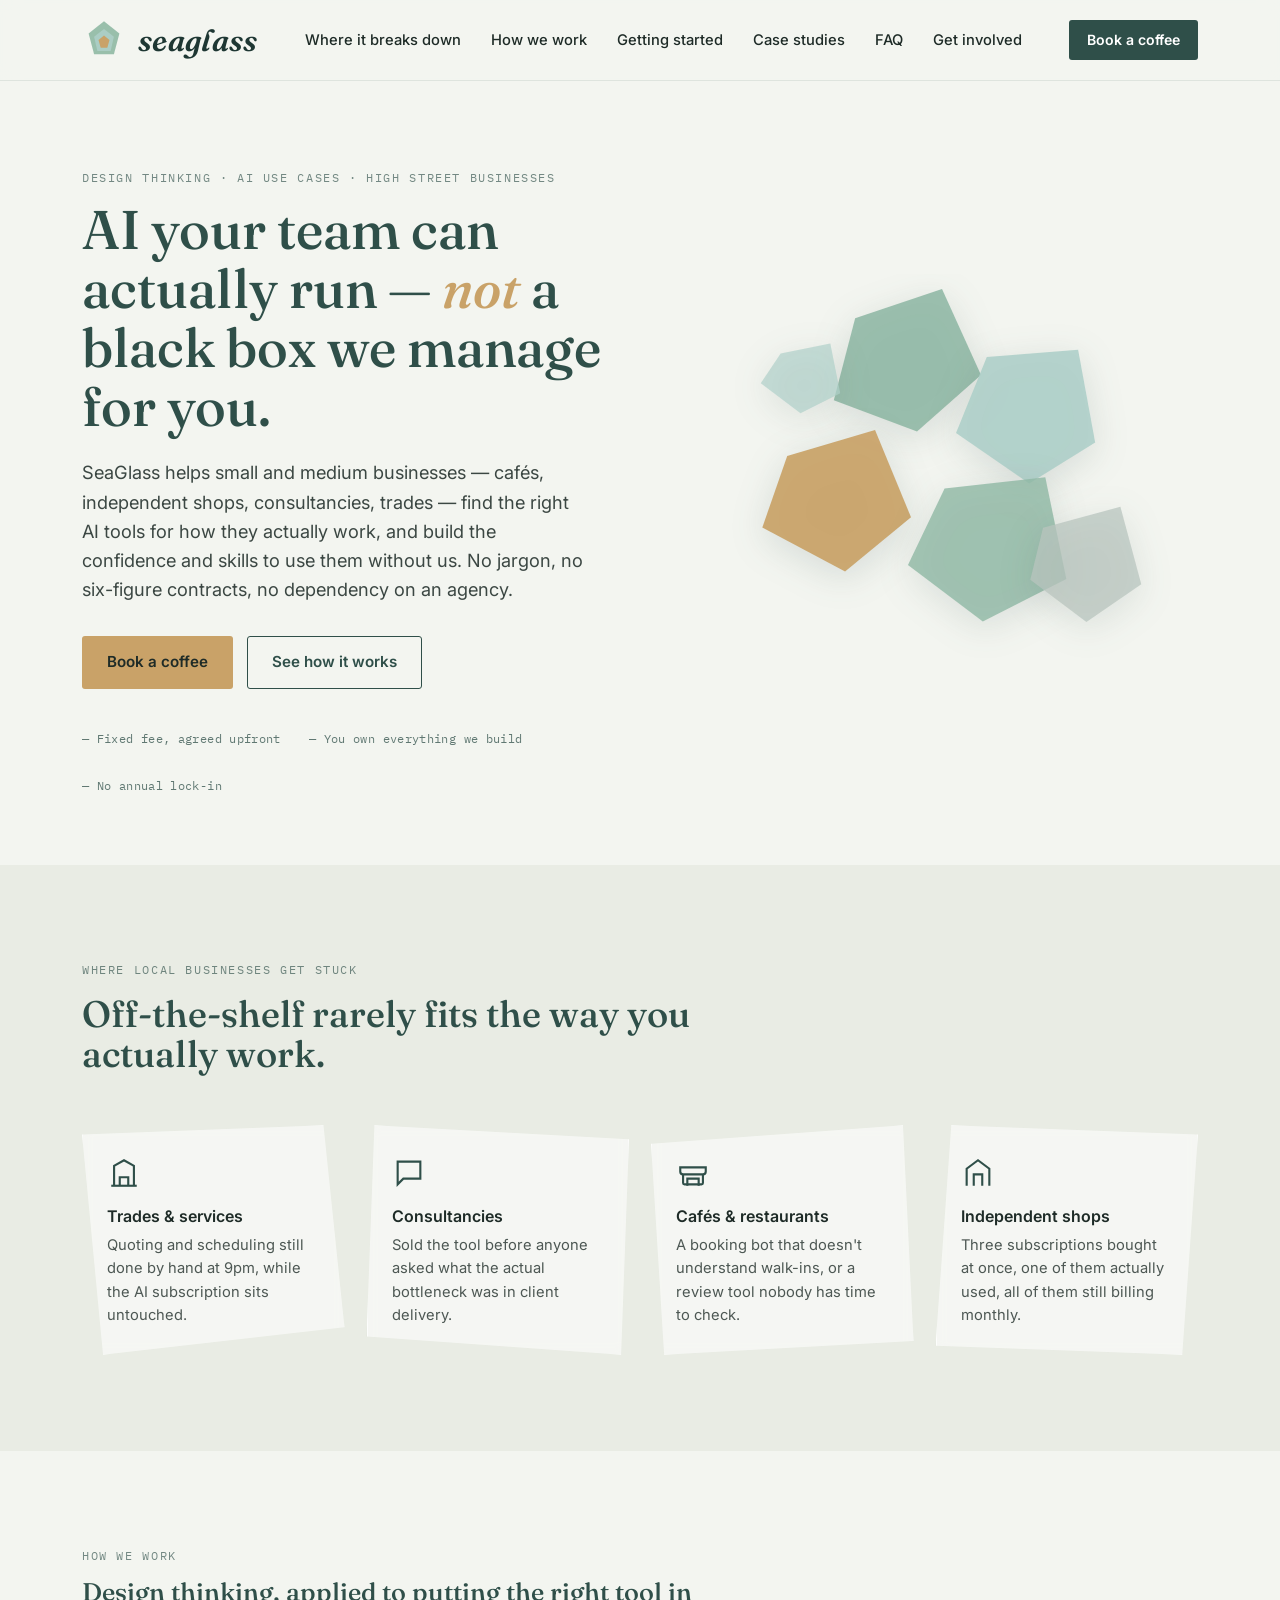
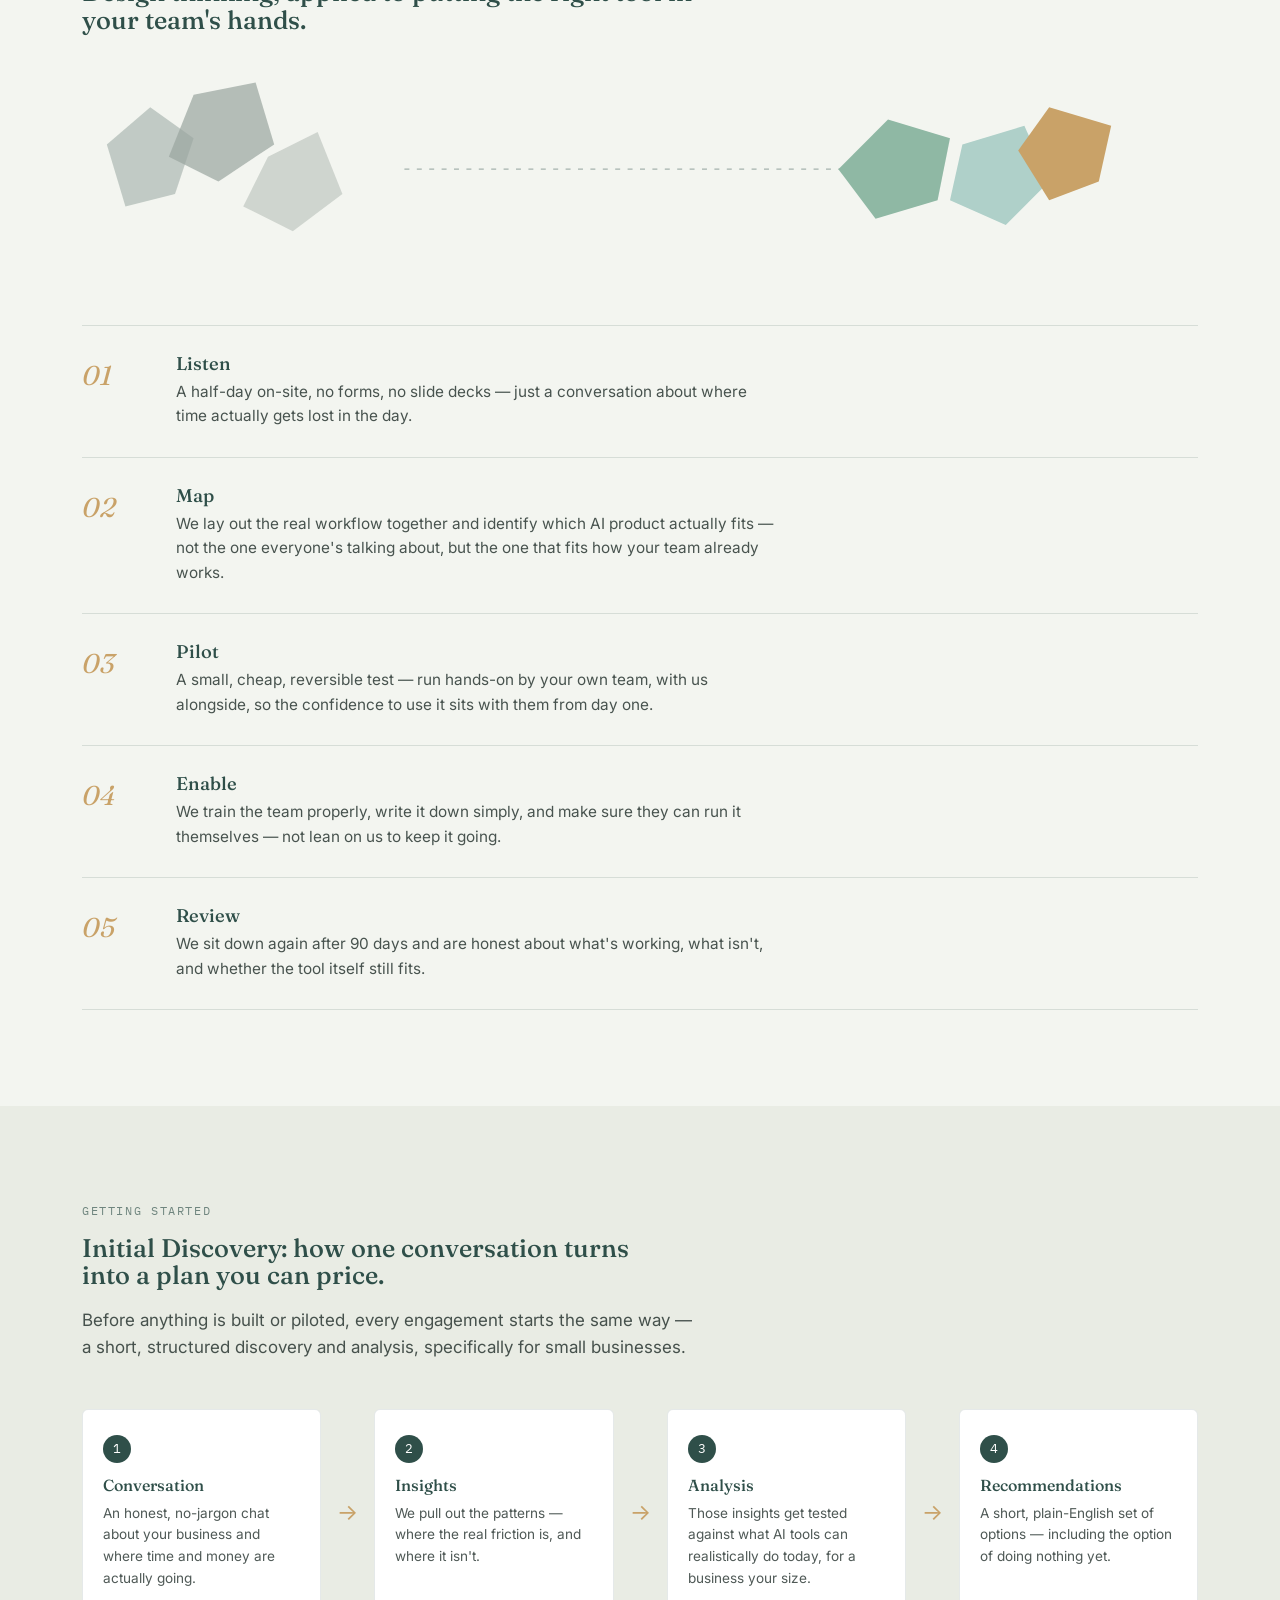
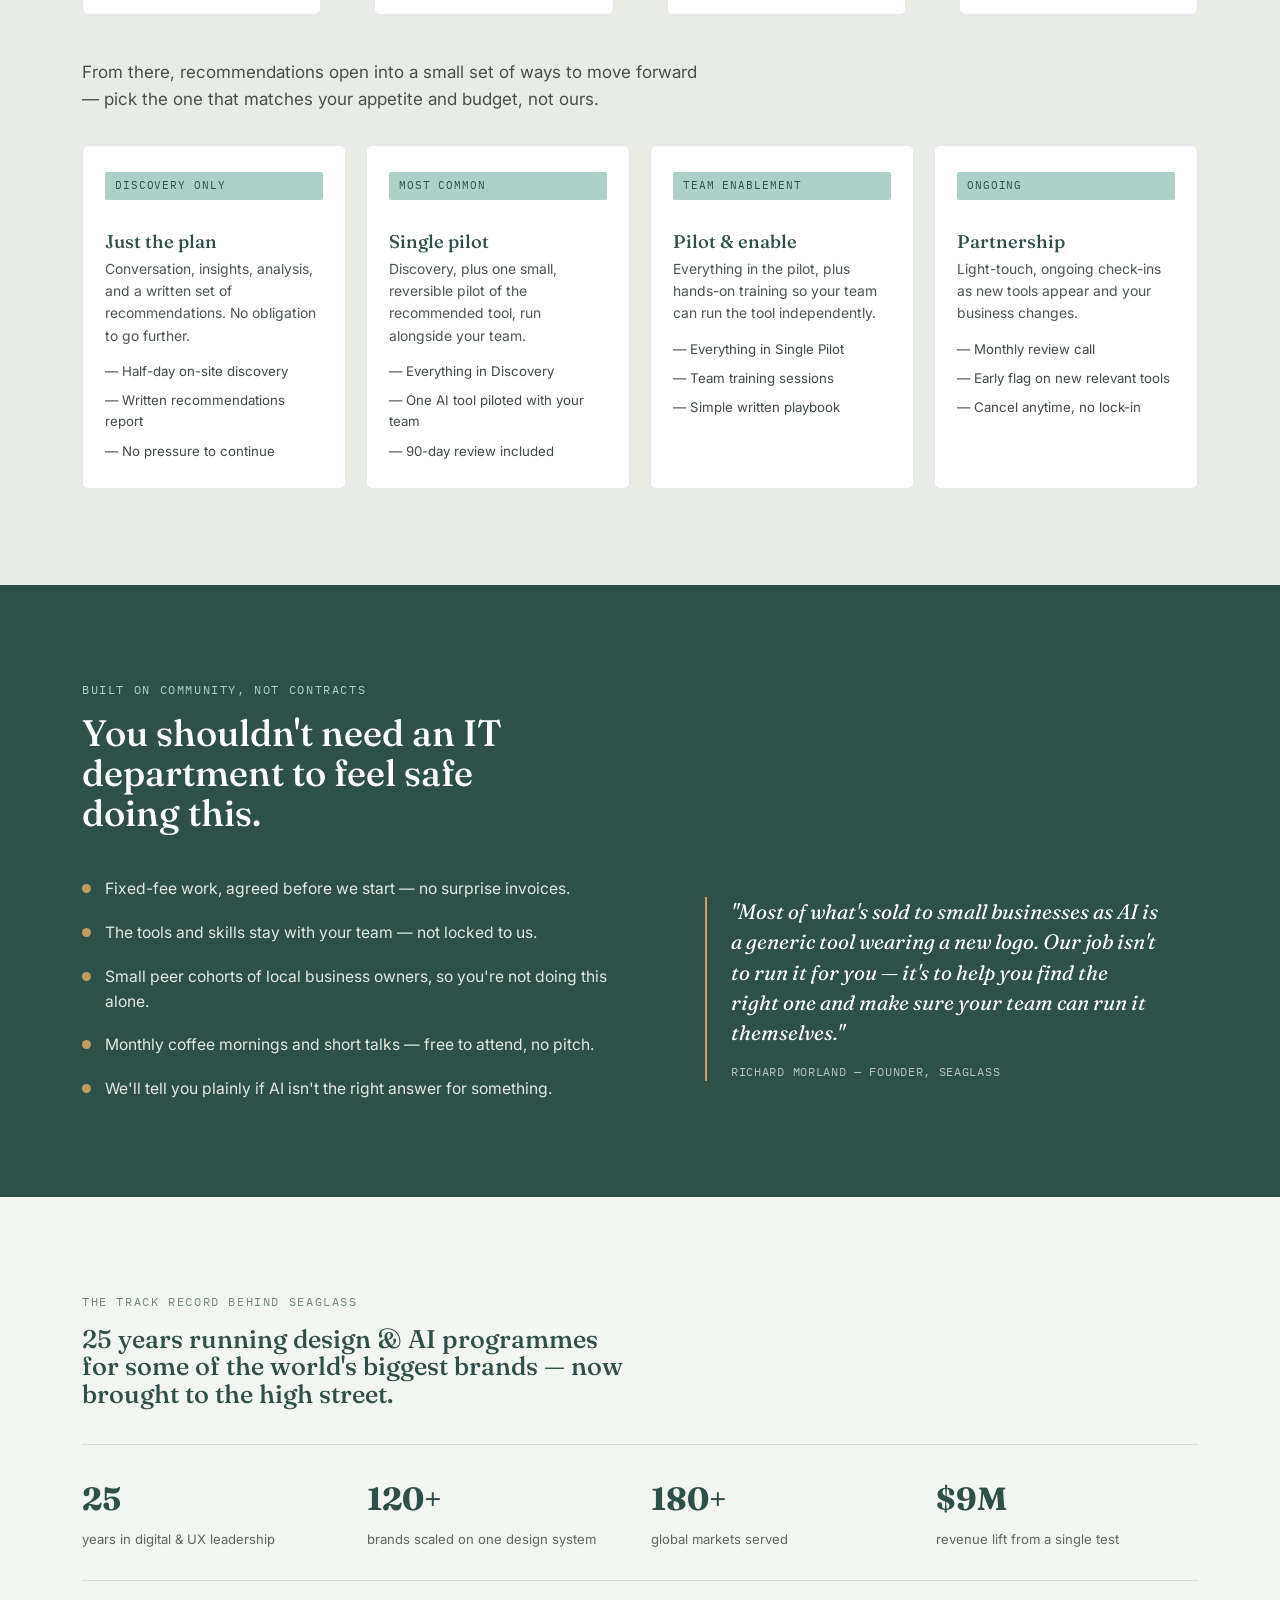
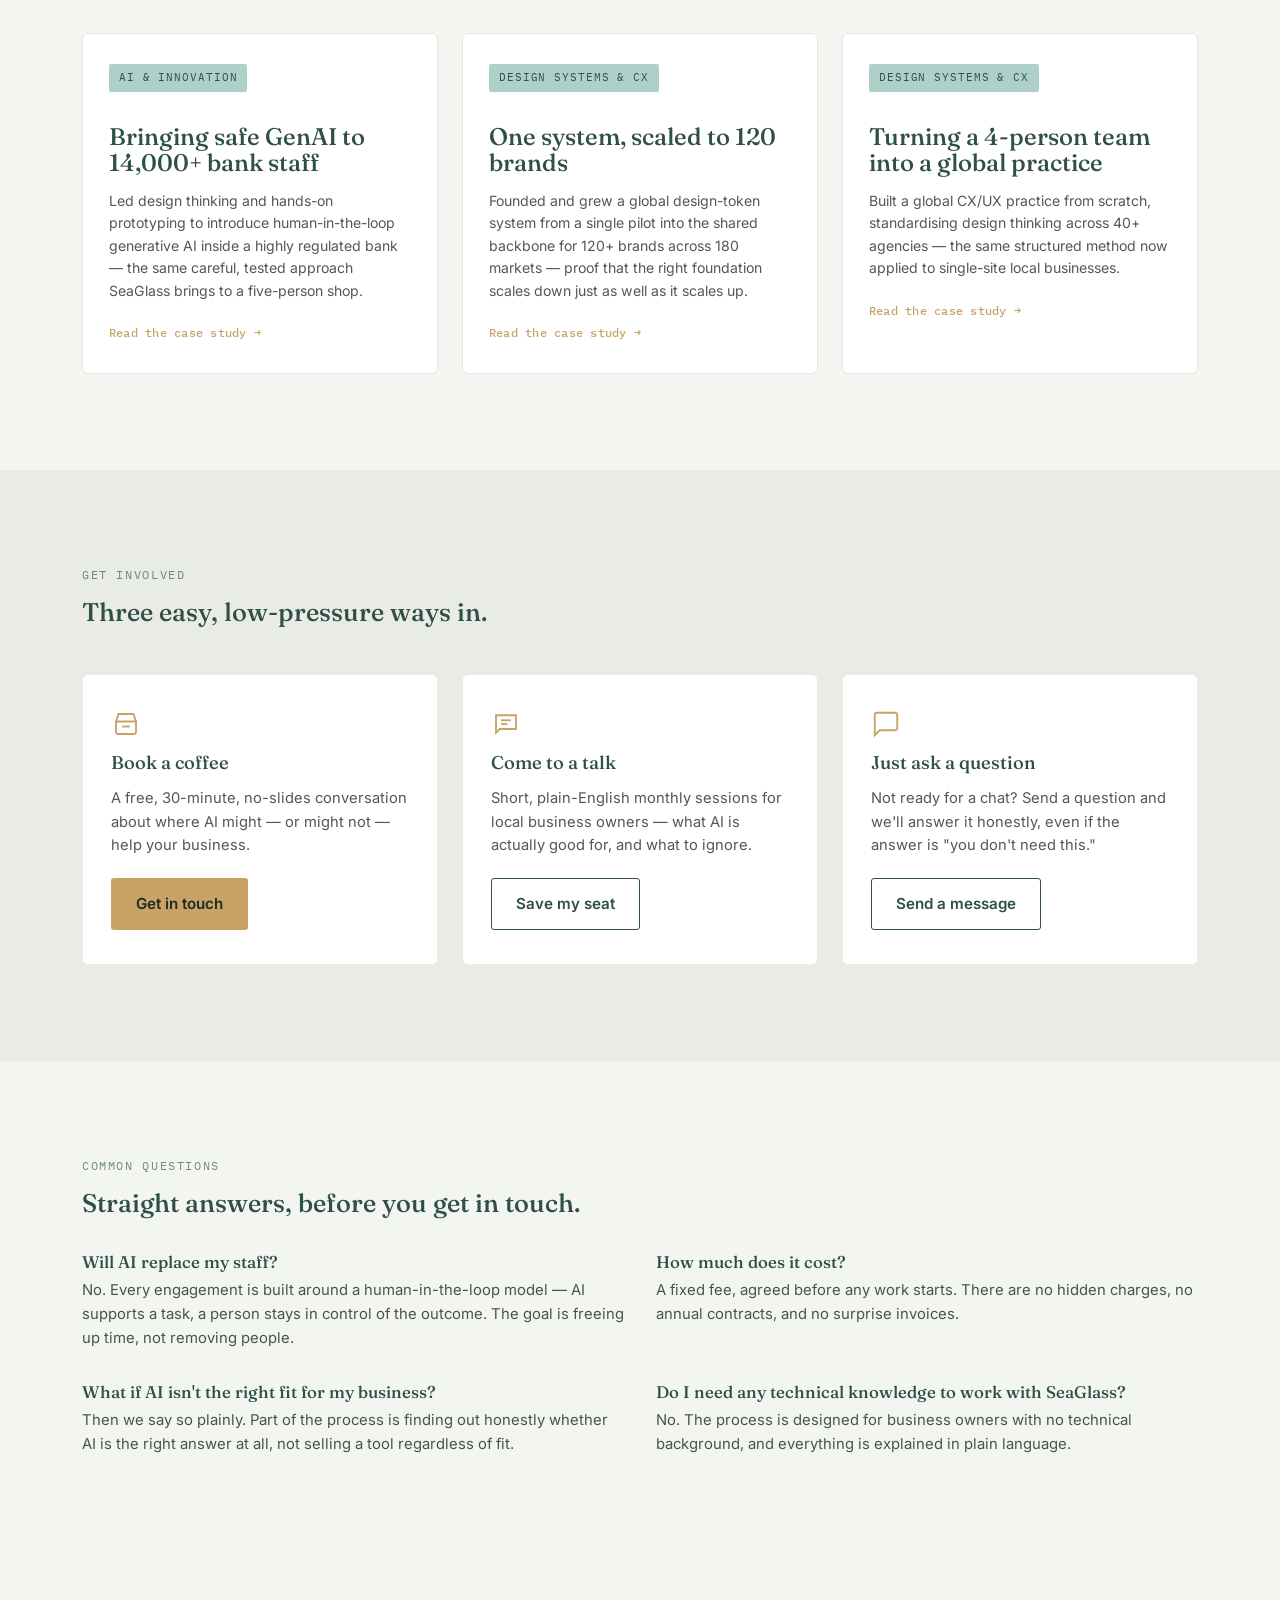
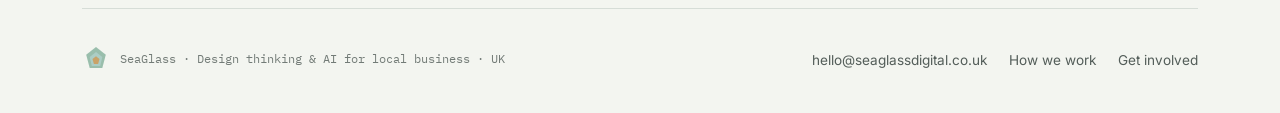
==== commit 0239fb02: "Section removed and pricing removed from sections" ====
--- a/index.html
+++ b/index.html
@@ -165,6 +165,16 @@
       </div>
       <div class="pain-grid">
         <div class="shard-card">
+          <svg class="icon" viewBox="0 0 24 24" fill="none" stroke="currentColor" stroke-width="1.5"><path d="M3 21h18"/><path d="M5 21V7l7-4 7 4v14"/><path d="M9 21v-6h6v6"/></svg>
+          <h3>Trades &amp; services</h3>
+          <p>Quoting and scheduling still done by hand at 9pm, while the AI subscription sits untouched.</p>
+        </div>
+        <div class="shard-card">
+          <svg class="icon" viewBox="0 0 24 24" fill="none" stroke="currentColor" stroke-width="1.5"><path d="M4 4h16v12H8l-4 4V4Z"/></svg>
+          <h3>Consultancies</h3>
+          <p>Sold the tool before anyone asked what the actual bottleneck was in client delivery.</p>
+        </div>
+        <div class="shard-card">
           <svg class="icon" viewBox="0 0 24 24" fill="none" stroke="currentColor" stroke-width="1.5"><path d="M3 8h18v3a2 2 0 0 1-2 2H5a2 2 0 0 1-2-2V8Z"/><path d="M5 13v6a1 1 0 0 0 1 1h12a1 1 0 0 0 1-1v-6"/><path d="M8 21v-5h8v5"/></svg>
           <h3>Cafés &amp; restaurants</h3>
           <p>A booking bot that doesn't understand walk-ins, or a review tool nobody has time to check.</p>
@@ -173,16 +183,6 @@
           <svg class="icon" viewBox="0 0 24 24" fill="none" stroke="currentColor" stroke-width="1.5"><path d="M4 21V9l8-6 8 6v12"/><path d="M9 21v-8h6v8"/></svg>
           <h3>Independent shops</h3>
           <p>Three subscriptions bought at once, one of them actually used, all of them still billing monthly.</p>
-        </div>
-        <div class="shard-card">
-          <svg class="icon" viewBox="0 0 24 24" fill="none" stroke="currentColor" stroke-width="1.5"><path d="M4 4h16v12H8l-4 4V4Z"/></svg>
-          <h3>Consultancies</h3>
-          <p>Sold the tool before anyone asked what the actual bottleneck was in client delivery.</p>
-        </div>
-        <div class="shard-card">
-          <svg class="icon" viewBox="0 0 24 24" fill="none" stroke="currentColor" stroke-width="1.5"><path d="M3 21h18"/><path d="M5 21V7l7-4 7 4v14"/><path d="M9 21v-6h6v6"/></svg>
-          <h3>Trades &amp; services</h3>
-          <p>Quoting and scheduling still done by hand at 9pm, while the AI subscription sits untouched.</p>
         </div>
       </div>
     </div>
@@ -272,7 +272,6 @@
         <div class="pricing-card">
           <span class="case-tag">Discovery only</span>
           <h3>Just the plan</h3>
-          <div class="price">£450<span> fixed</span></div>
           <p>Conversation, insights, analysis, and a written set of recommendations. No obligation to go further.</p>
           <ul>
             <li>Half-day on-site discovery</li>
@@ -283,7 +282,6 @@
         <div class="pricing-card">
           <span class="case-tag">Most common</span>
           <h3>Single pilot</h3>
-          <div class="price">£1,500<span> fixed</span></div>
           <p>Discovery, plus one small, reversible pilot of the recommended tool, run alongside your team.</p>
           <ul>
             <li>Everything in Discovery</li>
@@ -294,7 +292,6 @@
         <div class="pricing-card">
           <span class="case-tag">Team enablement</span>
           <h3>Pilot &amp; enable</h3>
-          <div class="price">£3,200<span> fixed</span></div>
           <p>Everything in the pilot, plus hands-on training so your team can run the tool independently.</p>
           <ul>
             <li>Everything in Single Pilot</li>
@@ -305,7 +302,6 @@
         <div class="pricing-card">
           <span class="case-tag">Ongoing</span>
           <h3>Partnership</h3>
-          <div class="price">£350<span> / month</span></div>
           <p>Light-touch, ongoing check-ins as new tools appear and your business changes.</p>
           <ul>
             <li>Monthly review call</li>
@@ -314,7 +310,6 @@
           </ul>
         </div>
       </div>
-      <p style="margin-top:28px;font-family:'IBM Plex Mono',monospace;font-size:0.75rem;opacity:0.6;">Prices shown are indicative starting points for small businesses and may vary with scope — confirmed during the initial conversation.</p>
     </div>
   </section>
   <section class="community">
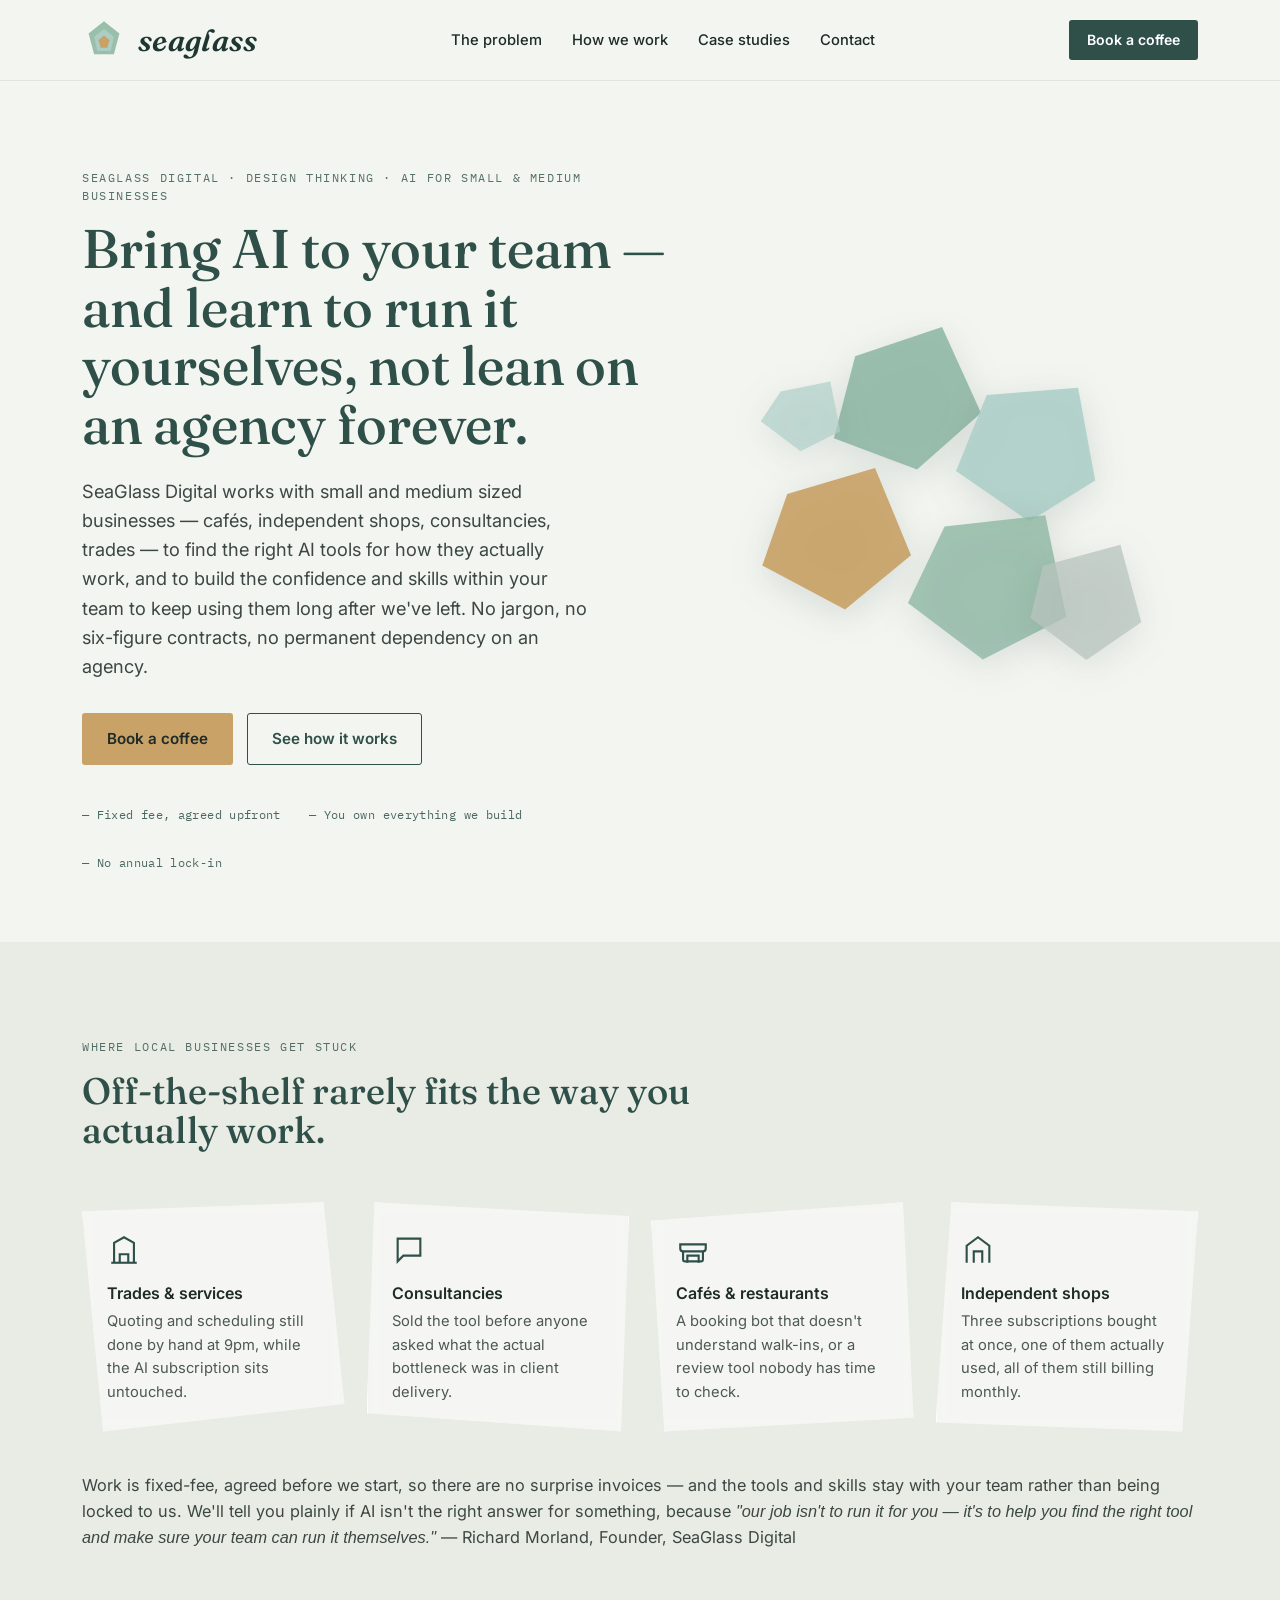
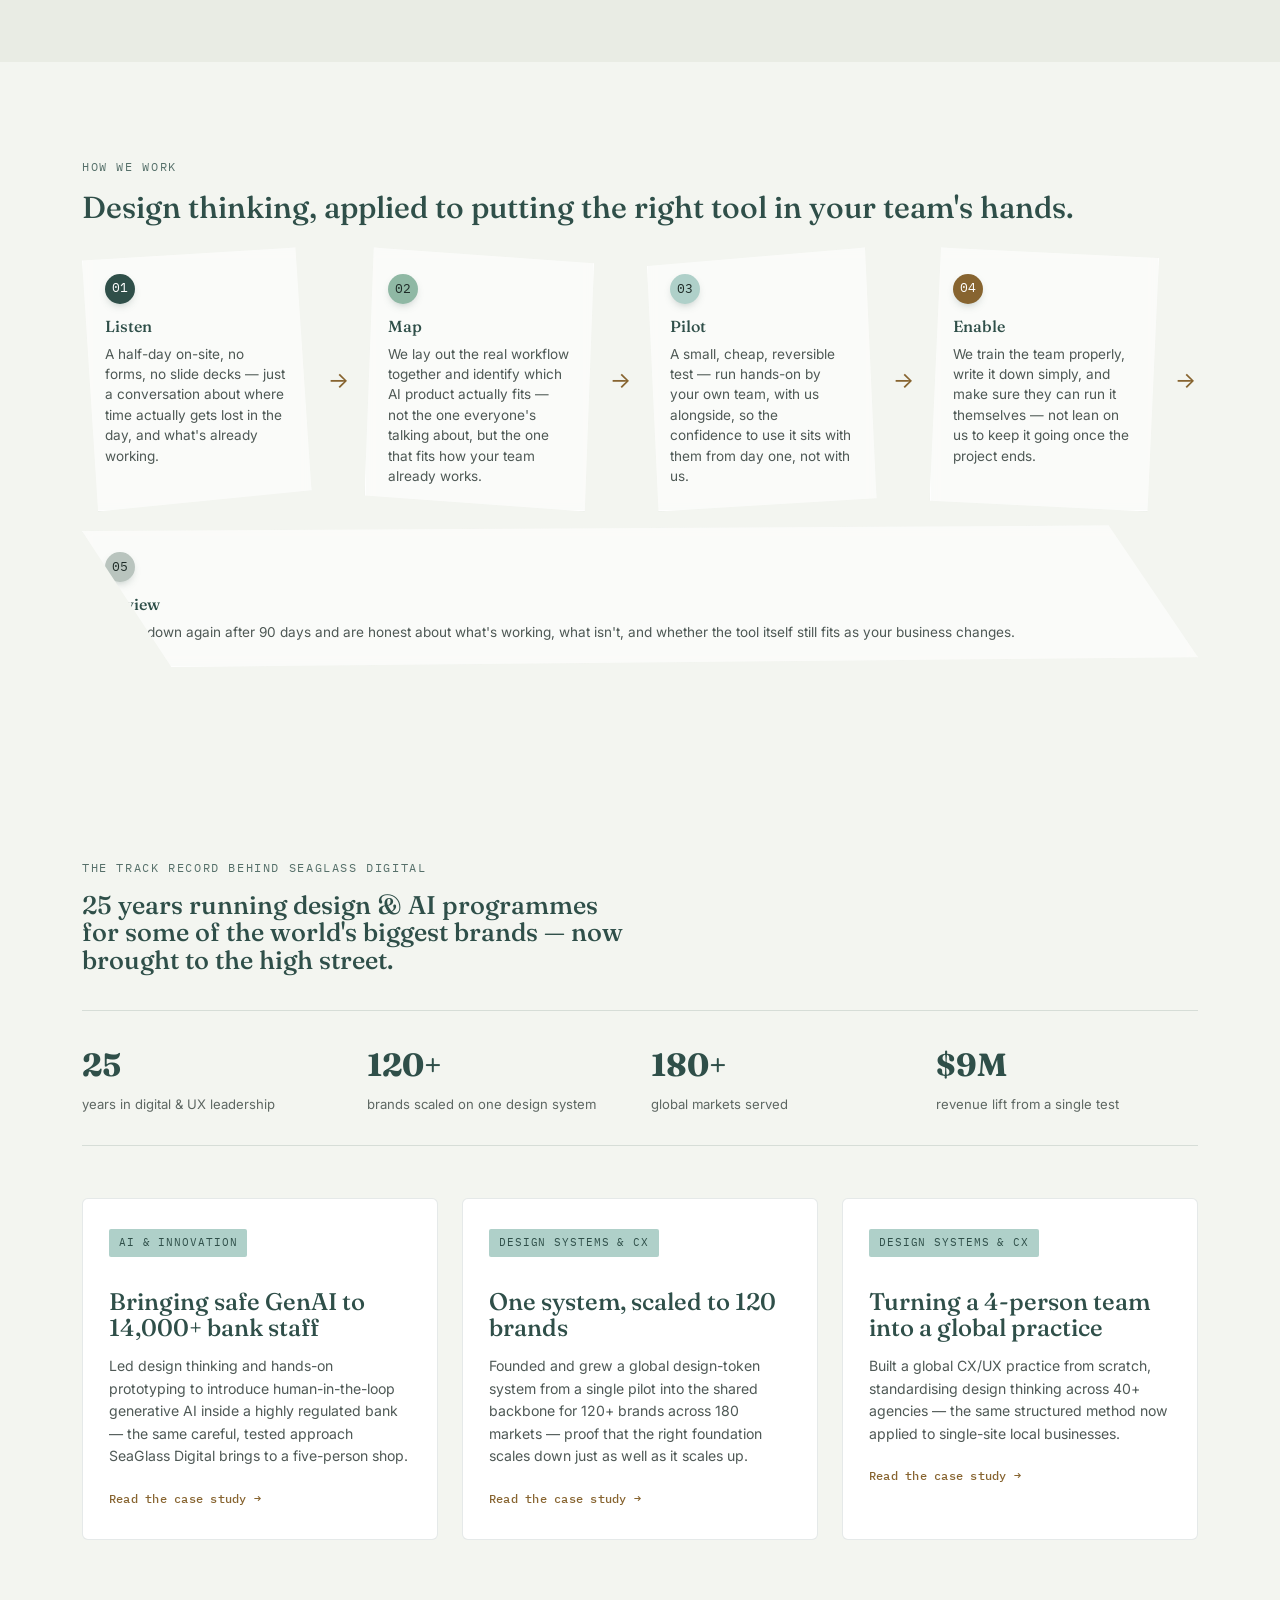
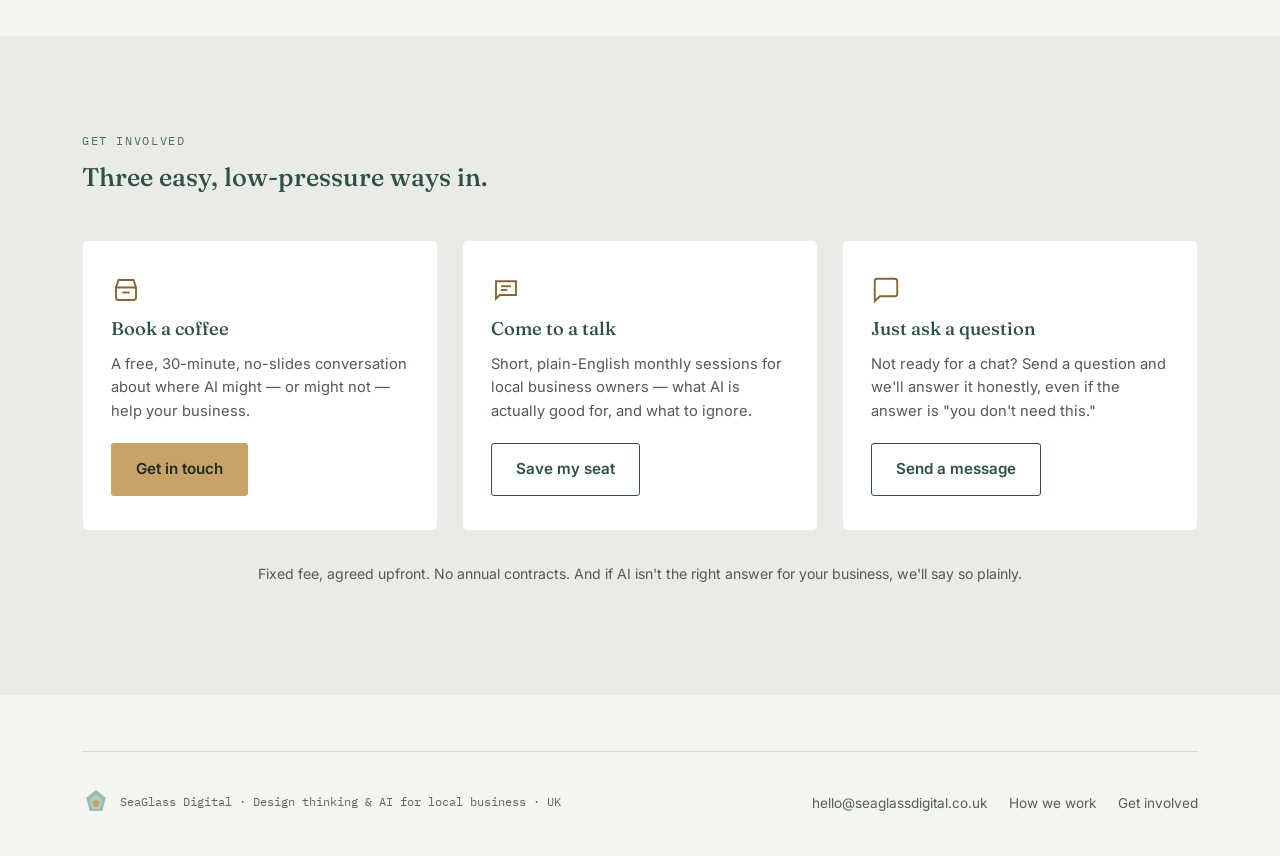
==== commit 845a7bd5: "copy and content updarte" ====
--- a/index.html
+++ b/index.html
@@ -3,14 +3,18 @@
 <head>
 <meta charset="UTF-8">
 <meta name="viewport" content="width=device-width, initial-scale=1.0">
-<title>SeaGlass — Helping UK Teams Use AI Tools Themselves</title>
-<meta name="description" content="SeaGlass helps small and medium UK businesses find the right AI tools for how they work, and builds the skills and confidence for teams to use them without an agency. Fixed-fee, design-thinking led, no jargon.">
+<title>SeaGlass Digital — AI for Your Team, Not Your Agency</title>
+<meta name="description" content="SeaGlass Digital helps small and medium UK businesses find the right AI tools for how they work, and builds the skills and confidence for teams to use them without an agency. Fixed-fee, design-thinking led, no jargon.">
+<meta name="keywords" content="AI consultancy for small businesses UK, AI consultancy for SMEs, design thinking AI adoption, AI use case discovery, AI training for teams, fixed fee AI consultancy, AI for high street businesses, human-in-the-loop AI, UK small business AI advisor, AI for cafes shops and trades">
 <link rel="canonical" href="https://www.seaglassdigital.co.uk/">
 <meta name="robots" content="index, follow">
+<meta name="geo.region" content="GB">
+<meta name="geo.placename" content="United Kingdom">
+<meta name="author" content="Richard Morland">
 
 <!-- Open Graph -->
 <meta property="og:type" content="website">
-<meta property="og:title" content="SeaGlass — AI your team can actually run">
+<meta property="og:title" content="SeaGlass Digital — AI for your team, not your agency">
 <meta property="og:description" content="Design-thinking led AI consultancy helping UK small and medium businesses find the right tools and build the skills to use them, without a permanent agency dependency.">
 <meta property="og:url" content="https://www.seaglassdigital.co.uk/">
 <meta property="og:image" content="https://www.seaglassdigital.co.uk/assets/social-share.png">
@@ -18,7 +22,7 @@
 
 <!-- Twitter -->
 <meta name="twitter:card" content="summary_large_image">
-<meta name="twitter:title" content="SeaGlass — AI your team can actually run">
+<meta name="twitter:title" content="SeaGlass Digital — AI for your team, not your agency">
 <meta name="twitter:description" content="Helping UK small and medium businesses find the right AI tools and build the skills to use them themselves.">
 
 <!-- Favicons -->
@@ -33,77 +37,70 @@
 <link href="https://fonts.googleapis.com/css2?family=Fraunces:ital,opsz,wght@0,9..144,300;0,9..144,400;0,9..144,500;0,9..144,600;1,9..144,400;1,9..144,500&family=Inter:wght@400;500;600;700&family=IBM+Plex+Mono:wght@400;500&display=swap" rel="stylesheet">
 <link rel="stylesheet" href="assets/style.css">
 
-<!-- Structured data: helps both search engines and AI answer engines understand what SeaGlass is -->
+<!-- Structured data: helps both search engines and AI answer engines understand what SeaGlass Digital is -->
 <script type="application/ld+json">
 {
   "@context": "https://schema.org",
   "@type": "ProfessionalService",
-  "name": "SeaGlass",
+  "name": "SeaGlass Digital",
+  "alternateName": "SeaGlass",
   "description": "Design-thinking led AI consultancy helping small and medium UK businesses find the right AI tools for their needs and build the in-house skills to use them independently.",
   "url": "https://www.seaglassdigital.co.uk/",
   "email": "hello@seaglassdigital.co.uk",
-  "areaServed": "GB",
+  "image": "https://www.seaglassdigital.co.uk/assets/social-share.png",
+  "areaServed": {
+    "@type": "Country",
+    "name": "United Kingdom"
+  },
+  "serviceType": ["AI consultancy", "AI use case discovery", "AI team training", "Design thinking consultancy"],
+  "keywords": "AI consultancy for small businesses, AI consultancy for SMEs UK, design thinking AI adoption, AI training for teams, AI use case discovery, fixed fee AI consultancy",
   "founder": {
     "@type": "Person",
     "name": "Richard Morland"
   },
-  "knowsAbout": ["Artificial Intelligence consulting", "Design thinking", "Digital transformation for SMEs"],
+  "knowsAbout": ["Artificial Intelligence consulting", "Design thinking", "Digital transformation for SMEs", "AI adoption for small businesses"],
   "audience": {
     "@type": "Audience",
     "audienceType": "Small and medium businesses"
+  },
+  "hasOfferCatalog": {
+    "@type": "OfferCatalog",
+    "name": "How SeaGlass Digital works",
+    "itemListElement": [
+      { "@type": "Offer", "itemOffered": { "@type": "Service", "name": "Listen", "description": "An on-site conversation about where time actually gets lost in the day." } },
+      { "@type": "Offer", "itemOffered": { "@type": "Service", "name": "Map", "description": "Mapping the real workflow to identify which AI product actually fits the business." } },
+      { "@type": "Offer", "itemOffered": { "@type": "Service", "name": "Pilot", "description": "A small, reversible test of the chosen AI tool, run hands-on by the client's own team." } },
+      { "@type": "Offer", "itemOffered": { "@type": "Service", "name": "Enable", "description": "Training and simple documentation so the team can run the tool independently." } },
+      { "@type": "Offer", "itemOffered": { "@type": "Service", "name": "Review", "description": "A 90-day honest review of what is working and whether the tool still fits." } }
+    ]
   }
-}
-</script>
-<script type="application/ld+json">
-{
-  "@context": "https://schema.org",
-  "@type": "FAQPage",
-  "mainEntity": [
-    {
-      "@type": "Question",
-      "name": "Will AI replace my staff?",
-      "acceptedAnswer": { "@type": "Answer", "text": "No. Every engagement is built around a human-in-the-loop model — AI supports a task, a person stays in control of the outcome. The goal is freeing up time, not removing people." }
-    },
-    {
-      "@type": "Question",
-      "name": "How much does it cost?",
-      "acceptedAnswer": { "@type": "Answer", "text": "A fixed fee, agreed before any work starts. There are no hidden charges, no annual contracts, and no surprise invoices." }
-    },
-    {
-      "@type": "Question",
-      "name": "What if AI isn't the right fit for my business?",
-      "acceptedAnswer": { "@type": "Answer", "text": "Then we say so plainly. Part of the process is finding out honestly whether AI is the right answer at all, not selling a tool regardless of fit." }
-    },
-    {
-      "@type": "Question",
-      "name": "Do I need any technical knowledge to work with SeaGlass?",
-      "acceptedAnswer": { "@type": "Answer", "text": "No. The process is designed for business owners with no technical background, and everything is explained in plain language." }
-    }
-  ]
 }
 </script>
 </head>
 <body>
 
+<a href="#top" class="skip-link">Skip to main content</a>
+
 <header class="site">
   <nav>
     <a href="#top" class="brand">
-      <svg class="brand-mark" viewBox="0 0 40 40" fill="none">
+      <svg class="brand-mark" viewBox="0 0 40 40" fill="none" aria-hidden="true" focusable="false">
         <polygon points="20,3 34,14 29,33 11,33 6,14" fill="#8FB8A4" opacity="0.9"/>
         <polygon points="20,10 29,17 26,30 14,30 11,17" fill="#AFD0C9" opacity="0.85"/>
         <polygon points="20,16 25,20 23,27 17,27 15,20" fill="#C9A268"/>
       </svg>
       <span class="brand-word">seaglass</span>
     </a>
-    <ul class="nav-links nav-mobile-hide">
-      <li><a href="#pain">Where it breaks down</a></li>
-      <li><a href="#process">How we work</a></li>
-      <li><a href="#discovery">Getting started</a></li>
+    <ul class="nav-links" id="nav-menu" role="list">
+      <li><a href="#pain">The problem</a></li>
+      <li><a href="#how">How we work</a></li>
       <li><a href="#case">Case studies</a></li>
-      <li><a href="#faq">FAQ</a></li>
-      <li><a href="#involve">Get involved</a></li>
+      <li><a href="#involve">Contact</a></li>
     </ul>
     <a class="nav-cta" href="#involve">Book a coffee</a>
+    <button type="button" class="nav-toggle-btn" id="nav-toggle-btn" aria-expanded="false" aria-controls="nav-menu" aria-label="Toggle menu">
+      <span class="bar"></span><span class="bar"></span><span class="bar"></span>
+    </button>
   </nav>
 </header>
 
@@ -113,12 +110,12 @@
   <section class="hero">
     <div class="wrap hero-grid">
       <div>
-        <span class="eyebrow">Design thinking · AI use cases · High Street businesses</span>
-        <h1>AI your team can actually run — <em>not</em> a black box we manage for you.</h1>
-        <p class="lead">SeaGlass helps small and medium businesses — cafés, independent shops, consultancies, trades — find the right AI tools for how they actually work, and build the confidence and skills to use them without us. No jargon, no six-figure contracts, no dependency on an agency.</p>
+        <span class="eyebrow">SeaGlass Digital · Design thinking · AI for small &amp; medium businesses</span>
+        <h1>Bring AI to your team — and learn to run it yourselves, not lean on an agency forever.</h1>
+        <p class="lead">SeaGlass Digital works with small and medium sized businesses — cafés, independent shops, consultancies, trades — to find the right AI tools for how they actually work, and to build the confidence and skills within your team to keep using them long after we've left. No jargon, no six-figure contracts, no permanent dependency on an agency.</p>
         <div class="btn-row">
           <a class="btn btn-primary" href="#involve">Book a coffee</a>
-          <a class="btn btn-ghost" href="#process">See how it works</a>
+          <a class="btn btn-ghost" href="#how">See how it works</a>
         </div>
         <div class="trust-strip">
           <span>Fixed fee, agreed upfront</span>
@@ -165,177 +162,78 @@
       </div>
       <div class="pain-grid">
         <div class="shard-card">
-          <svg class="icon" viewBox="0 0 24 24" fill="none" stroke="currentColor" stroke-width="1.5"><path d="M3 21h18"/><path d="M5 21V7l7-4 7 4v14"/><path d="M9 21v-6h6v6"/></svg>
+          <svg class="icon" viewBox="0 0 24 24" fill="none" stroke="currentColor" stroke-width="1.5" aria-hidden="true" focusable="false"><path d="M3 21h18"/><path d="M5 21V7l7-4 7 4v14"/><path d="M9 21v-6h6v6"/></svg>
           <h3>Trades &amp; services</h3>
           <p>Quoting and scheduling still done by hand at 9pm, while the AI subscription sits untouched.</p>
         </div>
         <div class="shard-card">
-          <svg class="icon" viewBox="0 0 24 24" fill="none" stroke="currentColor" stroke-width="1.5"><path d="M4 4h16v12H8l-4 4V4Z"/></svg>
+          <svg class="icon" viewBox="0 0 24 24" fill="none" stroke="currentColor" stroke-width="1.5" aria-hidden="true" focusable="false"><path d="M4 4h16v12H8l-4 4V4Z"/></svg>
           <h3>Consultancies</h3>
           <p>Sold the tool before anyone asked what the actual bottleneck was in client delivery.</p>
         </div>
         <div class="shard-card">
-          <svg class="icon" viewBox="0 0 24 24" fill="none" stroke="currentColor" stroke-width="1.5"><path d="M3 8h18v3a2 2 0 0 1-2 2H5a2 2 0 0 1-2-2V8Z"/><path d="M5 13v6a1 1 0 0 0 1 1h12a1 1 0 0 0 1-1v-6"/><path d="M8 21v-5h8v5"/></svg>
+          <svg class="icon" viewBox="0 0 24 24" fill="none" stroke="currentColor" stroke-width="1.5" aria-hidden="true" focusable="false"><path d="M3 8h18v3a2 2 0 0 1-2 2H5a2 2 0 0 1-2-2V8Z"/><path d="M5 13v6a1 1 0 0 0 1 1h12a1 1 0 0 0 1-1v-6"/><path d="M8 21v-5h8v5"/></svg>
           <h3>Cafés &amp; restaurants</h3>
           <p>A booking bot that doesn't understand walk-ins, or a review tool nobody has time to check.</p>
         </div>
         <div class="shard-card">
-          <svg class="icon" viewBox="0 0 24 24" fill="none" stroke="currentColor" stroke-width="1.5"><path d="M4 21V9l8-6 8 6v12"/><path d="M9 21v-8h6v8"/></svg>
+          <svg class="icon" viewBox="0 0 24 24" fill="none" stroke="currentColor" stroke-width="1.5" aria-hidden="true" focusable="false"><path d="M4 21V9l8-6 8 6v12"/><path d="M9 21v-8h6v8"/></svg>
           <h3>Independent shops</h3>
           <p>Three subscriptions bought at once, one of them actually used, all of them still billing monthly.</p>
         </div>
       </div>
-    </div>
-  </section>
-
-  <!-- PROCESS -->
-  <section id="process">
+
+      <p class="why-in-pain">Work is fixed-fee, agreed before we start, so there are no surprise invoices — and the tools and skills stay with your team rather than being locked to us. We'll tell you plainly if AI isn't the right answer for something, because <em>"our job isn't to run it for you — it's to help you find the right tool and make sure your team can run it themselves."</em> — Richard Morland, Founder, SeaGlass Digital</p>
+    </div>
+  </section>
+
+  <!-- HOW WE WORK -->
+  <section id="how">
     <div class="wrap">
-      <div class="process-head">
+      <div class="how-col">
         <span class="eyebrow">How we work</span>
         <h2>Design thinking, applied to putting the right tool in your team's hands.</h2>
-      </div>
-
-      <div class="process-art" aria-hidden="true">
-        <svg viewBox="0 0 900 160" fill="none">
-          <polygon points="20,60 55,30 90,55 75,100 35,110" fill="#B9C4BE" opacity="0.85"/>
-          <polygon points="90,20 140,10 155,60 110,90 70,70" fill="#9AA6A0" opacity="0.7"/>
-          <polygon points="150,70 190,50 210,100 170,130 130,110" fill="#C7CDC7" opacity="0.8"/>
-          <line x1="260" y1="80" x2="620" y2="80" stroke="#2F4F49" stroke-width="1" stroke-dasharray="4 6" opacity="0.4"/>
-          <polygon points="650,40 700,55 690,105 640,120 610,80" fill="#8FB8A4"/>
-          <polygon points="710,60 760,45 780,90 745,125 700,105" fill="#AFD0C9"/>
-          <polygon points="780,30 830,45 820,90 780,105 755,65" fill="#C9A268"/>
-        </svg>
-      </div>
-
-      <ul class="steps">
-        <li class="step">
-          <span class="step-num">01</span>
-          <div><h3>Listen</h3><p>A half-day on-site, no forms, no slide decks — just a conversation about where time actually gets lost in the day.</p></div>
-        </li>
-        <li class="step">
-          <span class="step-num">02</span>
-          <div><h3>Map</h3><p>We lay out the real workflow together and identify which AI product actually fits — not the one everyone's talking about, but the one that fits how your team already works.</p></div>
-        </li>
-        <li class="step">
-          <span class="step-num">03</span>
-          <div><h3>Pilot</h3><p>A small, cheap, reversible test — run hands-on by your own team, with us alongside, so the confidence to use it sits with them from day one.</p></div>
-        </li>
-        <li class="step">
-          <span class="step-num">04</span>
-          <div><h3>Enable</h3><p>We train the team properly, write it down simply, and make sure they can run it themselves — not lean on us to keep it going.</p></div>
-        </li>
-        <li class="step">
-          <span class="step-num">05</span>
-          <div><h3>Review</h3><p>We sit down again after 90 days and are honest about what's working, what isn't, and whether the tool itself still fits.</p></div>
-        </li>
-      </ul>
-    </div>
-  </section>
-
-  <!-- INITIAL DISCOVERY & PRICING -->
-  <section id="discovery" style="background:var(--sand-deep);">
-    <div class="wrap">
-      <span class="eyebrow">Getting started</span>
-      <h2 style="max-width:34ch;margin-bottom:14px;">Initial Discovery: how one conversation turns into a plan you can price.</h2>
-      <p style="max-width:56ch;opacity:0.8;margin-bottom:48px;">Before anything is built or piloted, every engagement starts the same way — a short, structured discovery and analysis, specifically for small businesses.</p>
-
-      <div class="flow-diagram" aria-label="Discovery process: Conversation, then Insights, then Analysis, then Recommendations">
-        <div class="flow-step">
-          <span class="flow-num">1</span>
-          <h3>Conversation</h3>
-          <p>An honest, no-jargon chat about your business and where time and money are actually going.</p>
-        </div>
-        <span class="flow-arrow" aria-hidden="true">→</span>
-        <div class="flow-step">
-          <span class="flow-num">2</span>
-          <h3>Insights</h3>
-          <p>We pull out the patterns — where the real friction is, and where it isn't.</p>
-        </div>
-        <span class="flow-arrow" aria-hidden="true">→</span>
-        <div class="flow-step">
-          <span class="flow-num">3</span>
-          <h3>Analysis</h3>
-          <p>Those insights get tested against what AI tools can realistically do today, for a business your size.</p>
-        </div>
-        <span class="flow-arrow" aria-hidden="true">→</span>
-        <div class="flow-step">
-          <span class="flow-num">4</span>
-          <h3>Recommendations</h3>
-          <p>A short, plain-English set of options — including the option of doing nothing yet.</p>
-        </div>
-      </div>
-
-      <p style="margin-top:44px;max-width:56ch;opacity:0.8;">From there, recommendations open into a small set of ways to move forward — pick the one that matches your appetite and budget, not ours.</p>
-
-      <div class="pricing-grid">
-        <div class="pricing-card">
-          <span class="case-tag">Discovery only</span>
-          <h3>Just the plan</h3>
-          <p>Conversation, insights, analysis, and a written set of recommendations. No obligation to go further.</p>
-          <ul>
-            <li>Half-day on-site discovery</li>
-            <li>Written recommendations report</li>
-            <li>No pressure to continue</li>
-          </ul>
-        </div>
-        <div class="pricing-card">
-          <span class="case-tag">Most common</span>
-          <h3>Single pilot</h3>
-          <p>Discovery, plus one small, reversible pilot of the recommended tool, run alongside your team.</p>
-          <ul>
-            <li>Everything in Discovery</li>
-            <li>One AI tool piloted with your team</li>
-            <li>90-day review included</li>
-          </ul>
-        </div>
-        <div class="pricing-card">
-          <span class="case-tag">Team enablement</span>
-          <h3>Pilot &amp; enable</h3>
-          <p>Everything in the pilot, plus hands-on training so your team can run the tool independently.</p>
-          <ul>
-            <li>Everything in Single Pilot</li>
-            <li>Team training sessions</li>
-            <li>Simple written playbook</li>
-          </ul>
-        </div>
-        <div class="pricing-card">
-          <span class="case-tag">Ongoing</span>
-          <h3>Partnership</h3>
-          <p>Light-touch, ongoing check-ins as new tools appear and your business changes.</p>
-          <ul>
-            <li>Monthly review call</li>
-            <li>Early flag on new relevant tools</li>
-            <li>Cancel anytime, no lock-in</li>
-          </ul>
-        </div>
-      </div>
-    </div>
-  </section>
-  <section class="community">
-    <div class="wrap">
-      <span class="eyebrow">Built on community, not contracts</span>
-      <h2>You shouldn't need an IT department to feel safe doing this.</h2>
-      <div class="comm-grid">
-        <ul class="comm-list">
-          <li><span class="dot"></span> Fixed-fee work, agreed before we start — no surprise invoices.</li>
-          <li><span class="dot"></span> The tools and skills stay with your team — not locked to us.</li>
-          <li><span class="dot"></span> Small peer cohorts of local business owners, so you're not doing this alone.</li>
-          <li><span class="dot"></span> Monthly coffee mornings and short talks — free to attend, no pitch.</li>
-          <li><span class="dot"></span> We'll tell you plainly if AI isn't the right answer for something.</li>
-        </ul>
-        <blockquote class="comm-quote">
-          "Most of what's sold to small businesses as AI is a generic tool wearing a new logo. Our job isn't to run it for you — it's to help you find the right one and make sure your team can run it themselves."
-          <span>Richard Morland — Founder, SeaGlass</span>
-        </blockquote>
-      </div>
-    </div>
-  </section>
+
+        <div class="flow-diagram flow-diagram-5" aria-label="Process stages: Listen, Map, Pilot, Enable, Review">
+          <div class="flow-step">
+            <span class="flow-num">01</span>
+            <h3>Listen</h3>
+            <p>A half-day on-site, no forms, no slide decks — just a conversation about where time actually gets lost in the day, and what's already working.</p>
+          </div>
+          <span class="flow-arrow" aria-hidden="true">→</span>
+          <div class="flow-step">
+            <span class="flow-num">02</span>
+            <h3>Map</h3>
+            <p>We lay out the real workflow together and identify which AI product actually fits — not the one everyone's talking about, but the one that fits how your team already works.</p>
+          </div>
+          <span class="flow-arrow" aria-hidden="true">→</span>
+          <div class="flow-step">
+            <span class="flow-num">03</span>
+            <h3>Pilot</h3>
+            <p>A small, cheap, reversible test — run hands-on by your own team, with us alongside, so the confidence to use it sits with them from day one, not with us.</p>
+          </div>
+          <span class="flow-arrow" aria-hidden="true">→</span>
+          <div class="flow-step">
+            <span class="flow-num">04</span>
+            <h3>Enable</h3>
+            <p>We train the team properly, write it down simply, and make sure they can run it themselves — not lean on us to keep it going once the project ends.</p>
+          </div>
+          <span class="flow-arrow" aria-hidden="true">→</span>
+          <div class="flow-step">
+            <span class="flow-num">05</span>
+            <h3>Review</h3>
+            <p>We sit down again after 90 days and are honest about what's working, what isn't, and whether the tool itself still fits as your business changes.</p>
+          </div>
+        </div>
+      </div>
+    </div>
+  </section>
+
 
   <!-- TRACK RECORD -->
   <section class="case" id="case">
     <div class="wrap">
-      <span class="eyebrow">The track record behind SeaGlass</span>
+      <span class="eyebrow">The track record behind SeaGlass Digital</span>
       <h2 style="max-width:32ch;margin-bottom:36px;">25 years running design &amp; AI programmes for some of the world's biggest brands — now brought to the high street.</h2>
 
       <div class="track-stats">
@@ -349,7 +247,7 @@
         <a class="case-mini" href="case-studies/hsbc-genai.html">
           <span class="case-tag">AI &amp; Innovation</span>
           <h3>Bringing safe GenAI to 14,000+ bank staff</h3>
-          <p>Led design thinking and hands-on prototyping to introduce human-in-the-loop generative AI inside a highly regulated bank — the same careful, tested approach SeaGlass brings to a five-person shop.</p>
+          <p>Led design thinking and hands-on prototyping to introduce human-in-the-loop generative AI inside a highly regulated bank — the same careful, tested approach SeaGlass Digital brings to a five-person shop.</p>
           <span class="case-link">Read the case study →</span>
         </a>
         <a class="case-mini" href="case-studies/diageo-bedrock.html">
@@ -377,50 +275,25 @@
       </div>
       <div class="involve-grid">
         <div class="involve-card">
-          <svg class="icon" viewBox="0 0 24 24" fill="none" stroke="currentColor" stroke-width="1.5"><path d="M4 10h16v8a2 2 0 0 1-2 2H6a2 2 0 0 1-2-2v-8Z"/><path d="M4 10 6 4h12l2 6"/><path d="M9 14h6"/></svg>
+          <svg class="icon" viewBox="0 0 24 24" fill="none" stroke="currentColor" stroke-width="1.5" aria-hidden="true" focusable="false"><path d="M4 10h16v8a2 2 0 0 1-2 2H6a2 2 0 0 1-2-2v-8Z"/><path d="M4 10 6 4h12l2 6"/><path d="M9 14h6"/></svg>
           <h3>Book a coffee</h3>
           <p>A free, 30-minute, no-slides conversation about where AI might — or might not — help your business.</p>
           <a class="btn btn-primary" href="mailto:hello@seaglassdigital.co.uk?subject=Book a coffee">Get in touch</a>
         </div>
         <div class="involve-card">
-          <svg class="icon" viewBox="0 0 24 24" fill="none" stroke="currentColor" stroke-width="1.5"><path d="M4 5h16v11H7l-3 3V5Z"/><path d="M8 9h8"/><path d="M8 12h5"/></svg>
+          <svg class="icon" viewBox="0 0 24 24" fill="none" stroke="currentColor" stroke-width="1.5" aria-hidden="true" focusable="false"><path d="M4 5h16v11H7l-3 3V5Z"/><path d="M8 9h8"/><path d="M8 12h5"/></svg>
           <h3>Come to a talk</h3>
           <p>Short, plain-English monthly sessions for local business owners — what AI is actually good for, and what to ignore.</p>
           <a class="btn btn-ghost" href="mailto:hello@seaglassdigital.co.uk?subject=Sign me up for the next talk">Save my seat</a>
         </div>
         <div class="involve-card">
-          <svg class="icon" viewBox="0 0 24 24" fill="none" stroke="currentColor" stroke-width="1.5"><path d="M21 15a2 2 0 0 1-2 2H7l-4 4V5a2 2 0 0 1 2-2h14a2 2 0 0 1 2 2v10Z"/></svg>
+          <svg class="icon" viewBox="0 0 24 24" fill="none" stroke="currentColor" stroke-width="1.5" aria-hidden="true" focusable="false"><path d="M21 15a2 2 0 0 1-2 2H7l-4 4V5a2 2 0 0 1 2-2h14a2 2 0 0 1 2 2v10Z"/></svg>
           <h3>Just ask a question</h3>
           <p>Not ready for a chat? Send a question and we'll answer it honestly, even if the answer is "you don't need this."</p>
           <a class="btn btn-ghost" href="mailto:hello@seaglassdigital.co.uk">Send a message</a>
         </div>
       </div>
-    </div>
-  </section>
-
-  <!-- FAQ -->
-  <section id="faq">
-    <div class="wrap">
-      <span class="eyebrow">Common questions</span>
-      <h2 style="max-width:30ch;margin-bottom:36px;">Straight answers, before you get in touch.</h2>
-      <div class="faq-list">
-        <div class="faq-item">
-          <h3>Will AI replace my staff?</h3>
-          <p>No. Every engagement is built around a human-in-the-loop model — AI supports a task, a person stays in control of the outcome. The goal is freeing up time, not removing people.</p>
-        </div>
-        <div class="faq-item">
-          <h3>How much does it cost?</h3>
-          <p>A fixed fee, agreed before any work starts. There are no hidden charges, no annual contracts, and no surprise invoices.</p>
-        </div>
-        <div class="faq-item">
-          <h3>What if AI isn't the right fit for my business?</h3>
-          <p>Then we say so plainly. Part of the process is finding out honestly whether AI is the right answer at all, not selling a tool regardless of fit.</p>
-        </div>
-        <div class="faq-item">
-          <h3>Do I need any technical knowledge to work with SeaGlass?</h3>
-          <p>No. The process is designed for business owners with no technical background, and everything is explained in plain language.</p>
-        </div>
-      </div>
+      <p class="involve-note">Fixed fee, agreed upfront. No annual contracts. And if AI isn't the right answer for your business, we'll say so plainly.</p>
     </div>
   </section>
 
@@ -430,21 +303,45 @@
   <div class="wrap">
     <div class="foot-grid">
       <div class="foot-brand">
-        <svg class="brand-mark" viewBox="0 0 40 40" fill="none">
+        <svg class="brand-mark" viewBox="0 0 40 40" fill="none" aria-hidden="true" focusable="false">
           <polygon points="20,3 34,14 29,33 11,33 6,14" fill="#8FB8A4" opacity="0.9"/>
           <polygon points="20,10 29,17 26,30 14,30 11,17" fill="#AFD0C9" opacity="0.85"/>
           <polygon points="20,16 25,20 23,27 17,27 15,20" fill="#C9A268"/>
         </svg>
-        <span class="fine">SeaGlass · Design thinking &amp; AI for local business · UK</span>
-      </div>
-      <ul class="foot-links">
+        <span class="fine">SeaGlass Digital · Design thinking &amp; AI for local business · UK</span>
+      </div>
+      <ul class="foot-links" role="list">
         <li><a href="mailto:hello@seaglassdigital.co.uk">hello@seaglassdigital.co.uk</a></li>
-        <li><a href="#process">How we work</a></li>
+        <li><a href="#how">How we work</a></li>
         <li><a href="#involve">Get involved</a></li>
       </ul>
     </div>
   </div>
 </footer>
 
+<script>
+  var navToggleBtn = document.getElementById('nav-toggle-btn');
+  var navMenu = document.getElementById('nav-menu');
+  if (navToggleBtn && navMenu) {
+    navToggleBtn.addEventListener('click', function(){
+      var isOpen = navToggleBtn.getAttribute('aria-expanded') === 'true';
+      navToggleBtn.setAttribute('aria-expanded', String(!isOpen));
+      navMenu.classList.toggle('nav-open', !isOpen);
+    });
+    navMenu.querySelectorAll('a').forEach(function(link){
+      link.addEventListener('click', function(){
+        navToggleBtn.setAttribute('aria-expanded', 'false');
+        navMenu.classList.remove('nav-open');
+      });
+    });
+    document.addEventListener('keydown', function(e){
+      if (e.key === 'Escape' && navToggleBtn.getAttribute('aria-expanded') === 'true') {
+        navToggleBtn.setAttribute('aria-expanded', 'false');
+        navMenu.classList.remove('nav-open');
+        navToggleBtn.focus();
+      }
+    });
+  }
+</script>
 </body>
 </html>
--- a/assets/style.css
+++ b/assets/style.css
@@ -7,6 +7,7 @@
     --glass-green: #8FB8A4;
     --glass-aqua:  #AFD0C9;
     --glass-amber: #C9A268;
+    --glass-amber-text: #876430;
     --glass-grey:  #B9C4BE;
     --white:       #FFFFFF;
     --radius-soft: 6px;
@@ -42,7 +43,7 @@
     letter-spacing:0.14em;
     text-transform:uppercase;
     color:var(--sea-deep);
-    opacity:0.65;
+    opacity:0.8;
     display:block;
     margin-bottom:14px;
   }
@@ -55,6 +56,16 @@
   a:focus-visible, button:focus-visible{
     outline:2px solid var(--sea-deep);
     outline-offset:3px;
+  }
+
+  .skip-link{
+    position:absolute; left:-9999px; top:0;
+    background:var(--sea-deep); color:var(--white);
+    padding:12px 20px; z-index:100; border-radius:0 0 4px 0;
+    font-size:0.9rem; font-weight:600; text-decoration:none;
+  }
+  .skip-link:focus{
+    left:0;
   }
 
   /* ---------- NAV ---------- */
@@ -68,6 +79,7 @@
   nav{
     max-width:var(--max); margin:0 auto; padding:18px 32px;
     display:flex; align-items:center; justify-content:space-between;
+    position:relative;
   }
   .brand{ display:flex; align-items:center; gap:12px; text-decoration:none; }
   .brand-mark{ width:44px; height:44px; }
@@ -85,8 +97,42 @@
     background:var(--sea-deep); color:var(--white); padding:9px 18px;
     border-radius:3px; text-decoration:none; font-size:0.88rem; font-weight:600;
   }
-  .nav-mobile-hide{ display:flex; }
-  @media (max-width:760px){ .nav-mobile-hide{ display:none; } }
+
+  /* Mobile nav toggle (accessible button, JS-driven) */
+  .nav-toggle-btn{
+    display:none; flex-direction:column; justify-content:center; gap:5px;
+    cursor:pointer; padding:10px; margin-left:14px; -webkit-tap-highlight-color:transparent;
+    background:none; border:none;
+  }
+  .nav-toggle-btn .bar{
+    width:22px; height:2px; background:var(--sea-deep); display:block; border-radius:1px;
+    transition:transform 0.2s ease, opacity 0.2s ease;
+  }
+
+  @media (max-width:760px){
+    .nav-toggle-btn{ display:flex; }
+    .nav-links{
+      position:absolute; top:100%; left:0; right:0;
+      flex-direction:column; gap:2px;
+      background:var(--sand); border-bottom:1px solid rgba(47,79,73,0.12);
+      padding:8px 22px 20px; margin:0;
+      box-shadow:0 16px 24px -18px rgba(47,79,73,0.3);
+      opacity:0; pointer-events:none; transform:translateY(-6px);
+      transition:opacity 0.2s ease, transform 0.2s ease;
+    }
+    .nav-links a{
+      padding:14px 0; border-bottom:1px solid rgba(47,79,73,0.08); font-size:1rem;
+    }
+    .nav-links.nav-open{
+      opacity:1; pointer-events:auto; transform:translateY(0);
+    }
+    .nav-toggle-btn[aria-expanded="true"] .bar:nth-child(1){ transform:translateY(7px) rotate(45deg); }
+    .nav-toggle-btn[aria-expanded="true"] .bar:nth-child(2){ opacity:0; }
+    .nav-toggle-btn[aria-expanded="true"] .bar:nth-child(3){ transform:translateY(-7px) rotate(-45deg); }
+    .brand-mark{ width:36px; height:36px; }
+    .brand-word{ font-size:1.5rem; }
+    .nav-cta{ padding:10px 14px; font-size:0.82rem; }
+  }
 
   /* ---------- HERO ---------- */
   .hero{ padding:88px 0 70px; overflow:hidden; }
@@ -95,7 +141,7 @@
   }
   @media (max-width:900px){ .hero-grid{ grid-template-columns:1fr; } }
   .hero h1{ font-size:clamp(2.3rem, 4.4vw, 3.4rem); }
-  .hero h1 em{ font-style:italic; color:var(--glass-amber); }
+  .hero h1 em{ font-style:italic; color:var(--glass-amber-text); }
   .hero p.lead{
     font-size:1.14rem; max-width:46ch; margin:22px 0 32px; color:var(--ink); opacity:0.86;
   }
@@ -113,7 +159,7 @@
   .trust-strip{
     margin-top:40px; display:flex; gap:28px; flex-wrap:wrap;
     font-family:'IBM Plex Mono', monospace; font-size:0.76rem; letter-spacing:0.03em;
-    color:var(--sea-deep); opacity:0.75;
+    color:var(--sea-deep); opacity:0.85;
   }
   .trust-strip span::before{ content:"— "; }
 
@@ -161,7 +207,7 @@
   }
   .step:last-child{ border-bottom:1px solid rgba(47,79,73,0.15); }
   .step-num{
-    font-family:'Fraunces',serif; font-style:italic; font-size:1.7rem; color:var(--glass-amber);
+    font-family:'Fraunces',serif; font-style:italic; font-size:1.7rem; color:var(--glass-amber-text);
   }
   .step h3{ font-size:1.15rem; margin-bottom:6px; color:var(--sea-deep); }
   .step p{ margin:0; max-width:60ch; opacity:0.8; font-size:0.96rem; }
@@ -219,7 +265,7 @@
   .case-mini p{ font-size:0.88rem; opacity:0.78; margin:0 0 16px; }
   .case-link{
     font-family:'IBM Plex Mono',monospace; font-size:0.76rem; letter-spacing:0.02em;
-    color:var(--glass-amber); font-weight:500;
+    color:var(--glass-amber-text); font-weight:500;
   }
   .case-card{
     background:var(--white);
@@ -236,7 +282,7 @@
   }
   .case h3{ font-size:1.5rem; margin-bottom:14px; }
   .case-stats{ display:flex; gap:34px; margin-top:26px; flex-wrap:wrap; }
-  .case-stats div strong{ display:block; font-family:'Fraunces',serif; font-size:1.7rem; color:var(--glass-amber); }
+  .case-stats div strong{ display:block; font-family:'Fraunces',serif; font-size:1.7rem; color:var(--glass-amber-text); }
   .case-stats div span{ font-size:0.8rem; opacity:0.7; }
   .case-note{
     margin-top:26px; padding:14px 16px; background:var(--sand-deep);
@@ -253,7 +299,7 @@
     padding:34px 28px; border:1px solid rgba(47,79,73,0.1);
     display:flex; flex-direction:column; gap:14px;
   }
-  .involve-card .icon{ width:30px; height:30px; color:var(--glass-amber); }
+  .involve-card .icon{ width:30px; height:30px; color:var(--glass-amber-text); }
   .involve-card h3{ font-size:1.15rem; }
   .involve-card p{ font-size:0.92rem; opacity:0.78; margin:0; flex-grow:1; }
   .involve-card .btn{ align-self:flex-start; margin-top:6px; }
@@ -266,7 +312,7 @@
   }
   .foot-brand{ display:flex; align-items:center; gap:10px; }
   .foot-brand .brand-mark{ width:28px; height:28px; }
-  footer .fine{ font-family:'IBM Plex Mono',monospace; font-size:0.74rem; opacity:0.6; }
+  footer .fine{ font-family:'IBM Plex Mono',monospace; font-size:0.74rem; opacity:0.7; }
   .foot-links{ display:flex; gap:22px; list-style:none; margin:0; padding:0; }
   .foot-links a{ text-decoration:none; font-size:0.85rem; opacity:0.75; }
   .foot-links a:hover{ opacity:1; }
@@ -285,7 +331,7 @@
 .cs-body ul{ opacity:0.86; padding-left:20px; margin:0 0 16px; }
 .cs-body li{ margin-bottom:8px; }
 .cs-stats-row{ display:flex; gap:40px; flex-wrap:wrap; margin:36px 0; padding:26px 0; border-top:1px solid rgba(47,79,73,0.15); border-bottom:1px solid rgba(47,79,73,0.15); }
-.cs-stats-row div strong{ display:block; font-family:'Fraunces',serif; font-size:1.9rem; color:var(--glass-amber); }
+.cs-stats-row div strong{ display:block; font-family:'Fraunces',serif; font-size:1.9rem; color:var(--glass-amber-text); }
 .cs-stats-row div span{ font-size:0.78rem; opacity:0.7; }
 .cs-back{ display:inline-block; margin-bottom:28px; font-size:0.88rem; color:var(--sea-deep); text-decoration:none; font-weight:600; }
 .cs-back:hover{ text-decoration:underline; }
@@ -315,7 +361,7 @@
 .flow-step p{ font-size:0.85rem; opacity:0.78; margin:0; }
 .flow-arrow{
   display:flex; align-items:center; justify-content:center;
-  font-size:1.4rem; color:var(--glass-amber); flex:0 0 auto; padding:0 2px;
+  font-size:1.4rem; color:var(--glass-amber-text); flex:0 0 auto; padding:0 2px;
 }
 @media (max-width:900px){
   .flow-diagram{ flex-direction:column; }
@@ -333,9 +379,79 @@
 }
 .pricing-card h3{ font-size:1.15rem; margin:14px 0 6px; }
 .pricing-card .price{
-  font-family:'Fraunces',serif; font-size:1.7rem; color:var(--glass-amber); margin-bottom:12px;
+  font-family:'Fraunces',serif; font-size:1.7rem; color:var(--glass-amber-text); margin-bottom:12px;
 }
 .pricing-card .price span{ font-family:'Inter',sans-serif; font-size:0.72rem; opacity:0.7; }
 .pricing-card p{ font-size:0.87rem; opacity:0.8; margin:0 0 14px; }
 .pricing-card ul{ list-style:none; margin:0; padding:0; font-size:0.83rem; opacity:0.85; display:grid; gap:8px; }
 .pricing-card ul li::before{ content:"— "; }
+
+/* 5-stage process overview flow diagram — styled as tumbled sea glass pieces */
+.flow-diagram-5{ margin-bottom:52px; }
+.flow-diagram-5 .flow-step{
+  text-align:left; padding:26px 22px 24px; display:flex; flex-direction:column; align-items:flex-start;
+  background:rgba(255,255,255,0.6);
+  backdrop-filter:blur(6px); -webkit-backdrop-filter:blur(6px);
+  border:1px solid rgba(255,255,255,0.75);
+  box-shadow:0 14px 26px -18px rgba(47,79,73,0.35);
+  clip-path: polygon(0% 5%, 93% 0%, 100% 92%, 7% 100%);
+  transition:transform 0.25s ease, box-shadow 0.25s ease;
+}
+.flow-diagram-5 .flow-step:hover{ transform:translateY(-4px); box-shadow:0 20px 32px -18px rgba(47,79,73,0.4); }
+.flow-diagram-5 .flow-step:nth-of-type(2){ clip-path: polygon(4% 0%, 100% 6%, 96% 100%, 0% 94%); }
+.flow-diagram-5 .flow-step:nth-of-type(3){ clip-path: polygon(0% 7%, 95% 0%, 100% 95%, 5% 100%); }
+.flow-diagram-5 .flow-step:nth-of-type(4){ clip-path: polygon(5% 0%, 100% 4%, 95% 100%, 0% 96%); }
+.flow-diagram-5 .flow-step:nth-of-type(5){ clip-path: polygon(0% 4%, 92% 0%, 100% 93%, 8% 100%); }
+
+.flow-diagram-5 .flow-num{
+  width:30px; height:30px; font-size:0.8rem; margin-bottom:14px;
+  box-shadow:0 4px 10px -4px rgba(47,79,73,0.4);
+}
+.flow-diagram-5 .flow-step:nth-of-type(1) .flow-num{ background:var(--sea-deep); color:var(--white); }
+.flow-diagram-5 .flow-step:nth-of-type(2) .flow-num{ background:var(--glass-green); color:var(--ink); }
+.flow-diagram-5 .flow-step:nth-of-type(3) .flow-num{ background:var(--glass-aqua); color:var(--ink); }
+.flow-diagram-5 .flow-step:nth-of-type(4) .flow-num{ background:var(--glass-amber-text); color:var(--white); }
+.flow-diagram-5 .flow-step:nth-of-type(5) .flow-num{ background:var(--glass-grey); color:var(--ink); }
+
+.flow-diagram-5 .flow-arrow{ align-self:center; }
+.flow-diagram-5 h3{ font-size:1rem; margin:0 0 8px; }
+.flow-diagram-5 p{ font-size:0.85rem; opacity:0.78; margin:0; line-height:1.5; }
+@media (max-width:900px){
+  .flow-diagram-5 .flow-step{ clip-path:none; }
+}
+
+/* ---------- WHY & HOW (merged section) ---------- */
+.why-how-grid{ display:grid; grid-template-columns:0.85fr 1.15fr; gap:56px; align-items:start; }
+@media (max-width:900px){ .why-how-grid{ grid-template-columns:1fr; gap:48px; } }
+.why-col h2, .how-col h2{ font-size:clamp(1.5rem,2.6vw,1.9rem); margin:12px 0 24px; }
+.comm-quote-light{
+  font-size:1.05rem; margin-top:22px;
+  color:var(--ink);
+  border-left-color:#876430;
+}
+.comm-quote-light span{ opacity:0.75; }
+.how-col .flow-diagram-5{ margin-bottom:0; margin-top:8px; }
+
+.involve-note{
+  margin-top:32px; font-size:0.88rem; opacity:0.75; text-align:center;
+}
+
+/* Trust copy, merged directly into the Pain Points section as continuous prose */
+p.why-in-pain{
+  margin-top:40px;
+  font-size:1.02rem;
+  opacity:0.85;
+}
+p.why-in-pain em{ font-style:italic; }
+
+/* ---------- DOUBLE DIAMOND DIAGRAM ---------- */
+.how-intro{ max-width:60ch; opacity:0.85; margin:16px 0 36px; }
+.dd-diagram{ margin:0 0 44px; }
+.dd-diagram svg{ width:100%; height:auto; display:block; }
+.dd-caption{
+  margin-top:14px; font-size:0.85rem; opacity:0.75; max-width:66ch;
+  font-style:normal;
+}
+@media (max-width:600px){
+  .dd-diagram svg text{ font-size:14px; }
+}
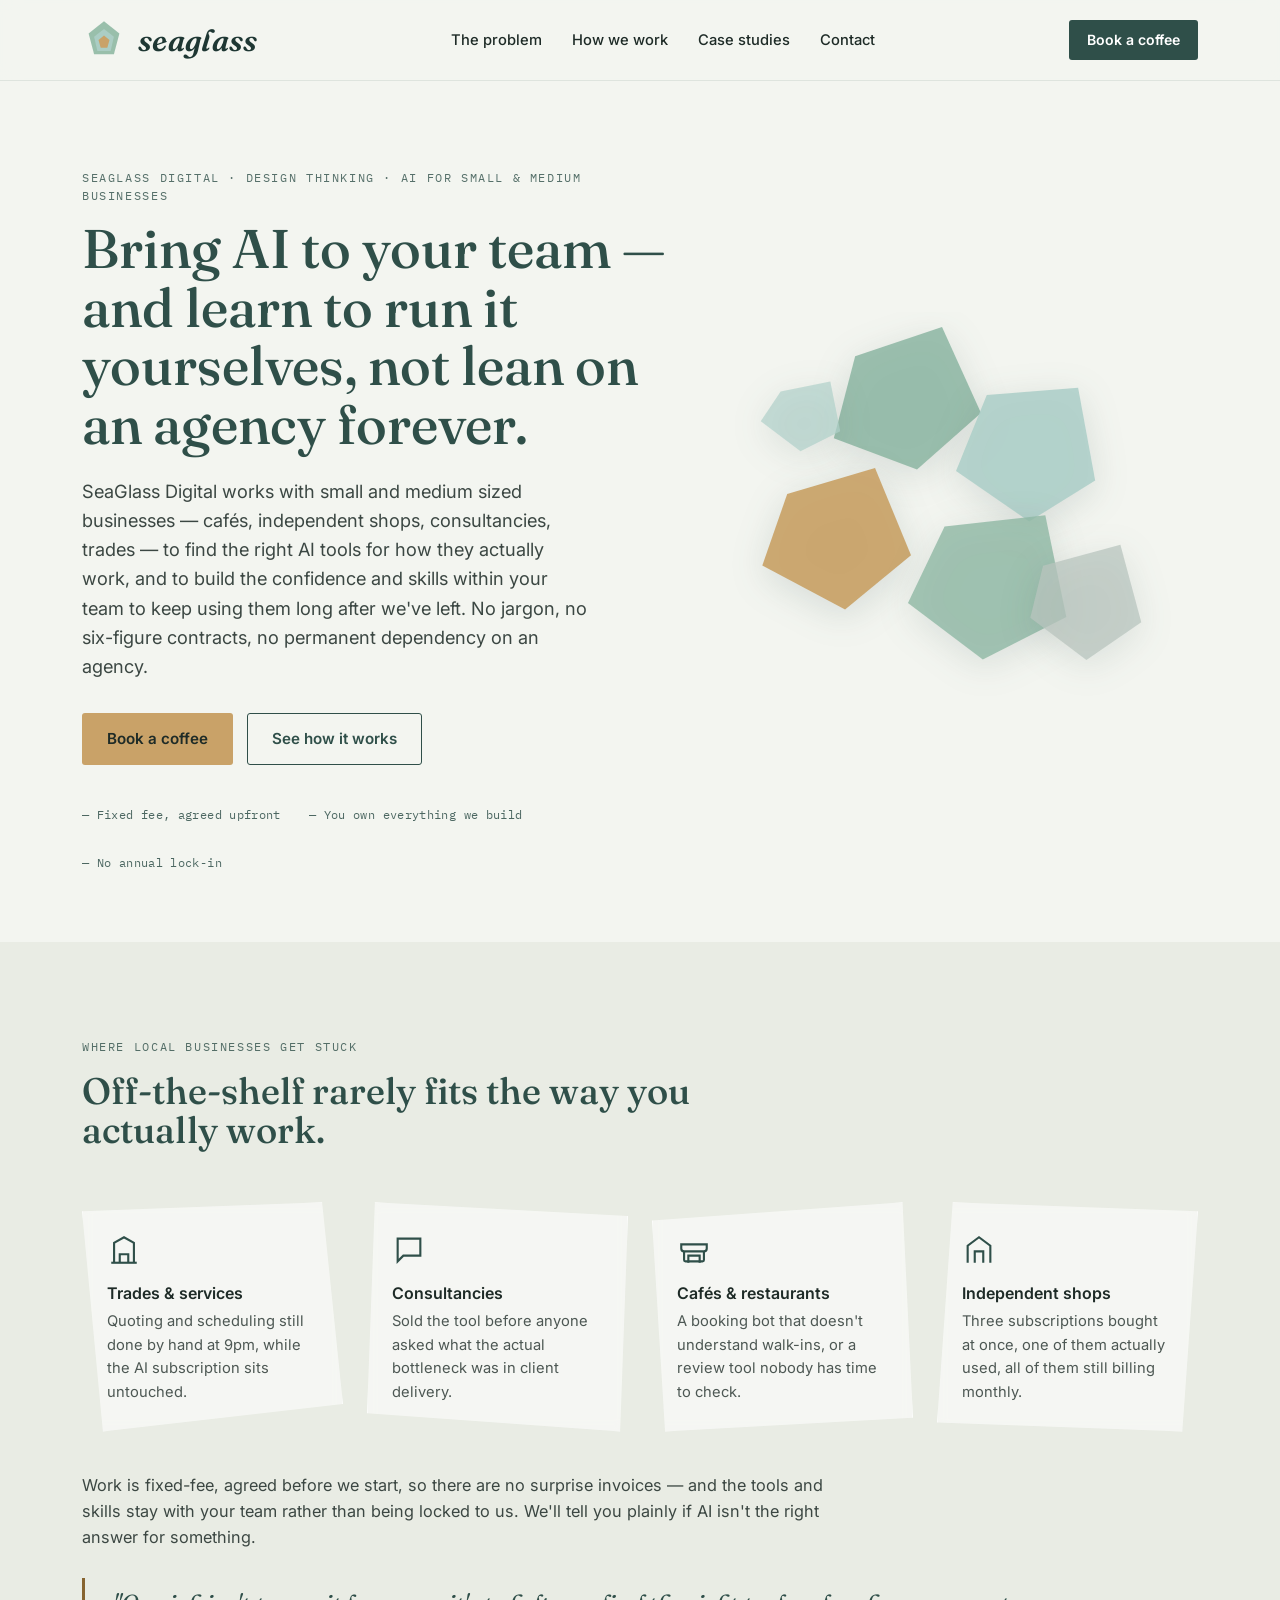
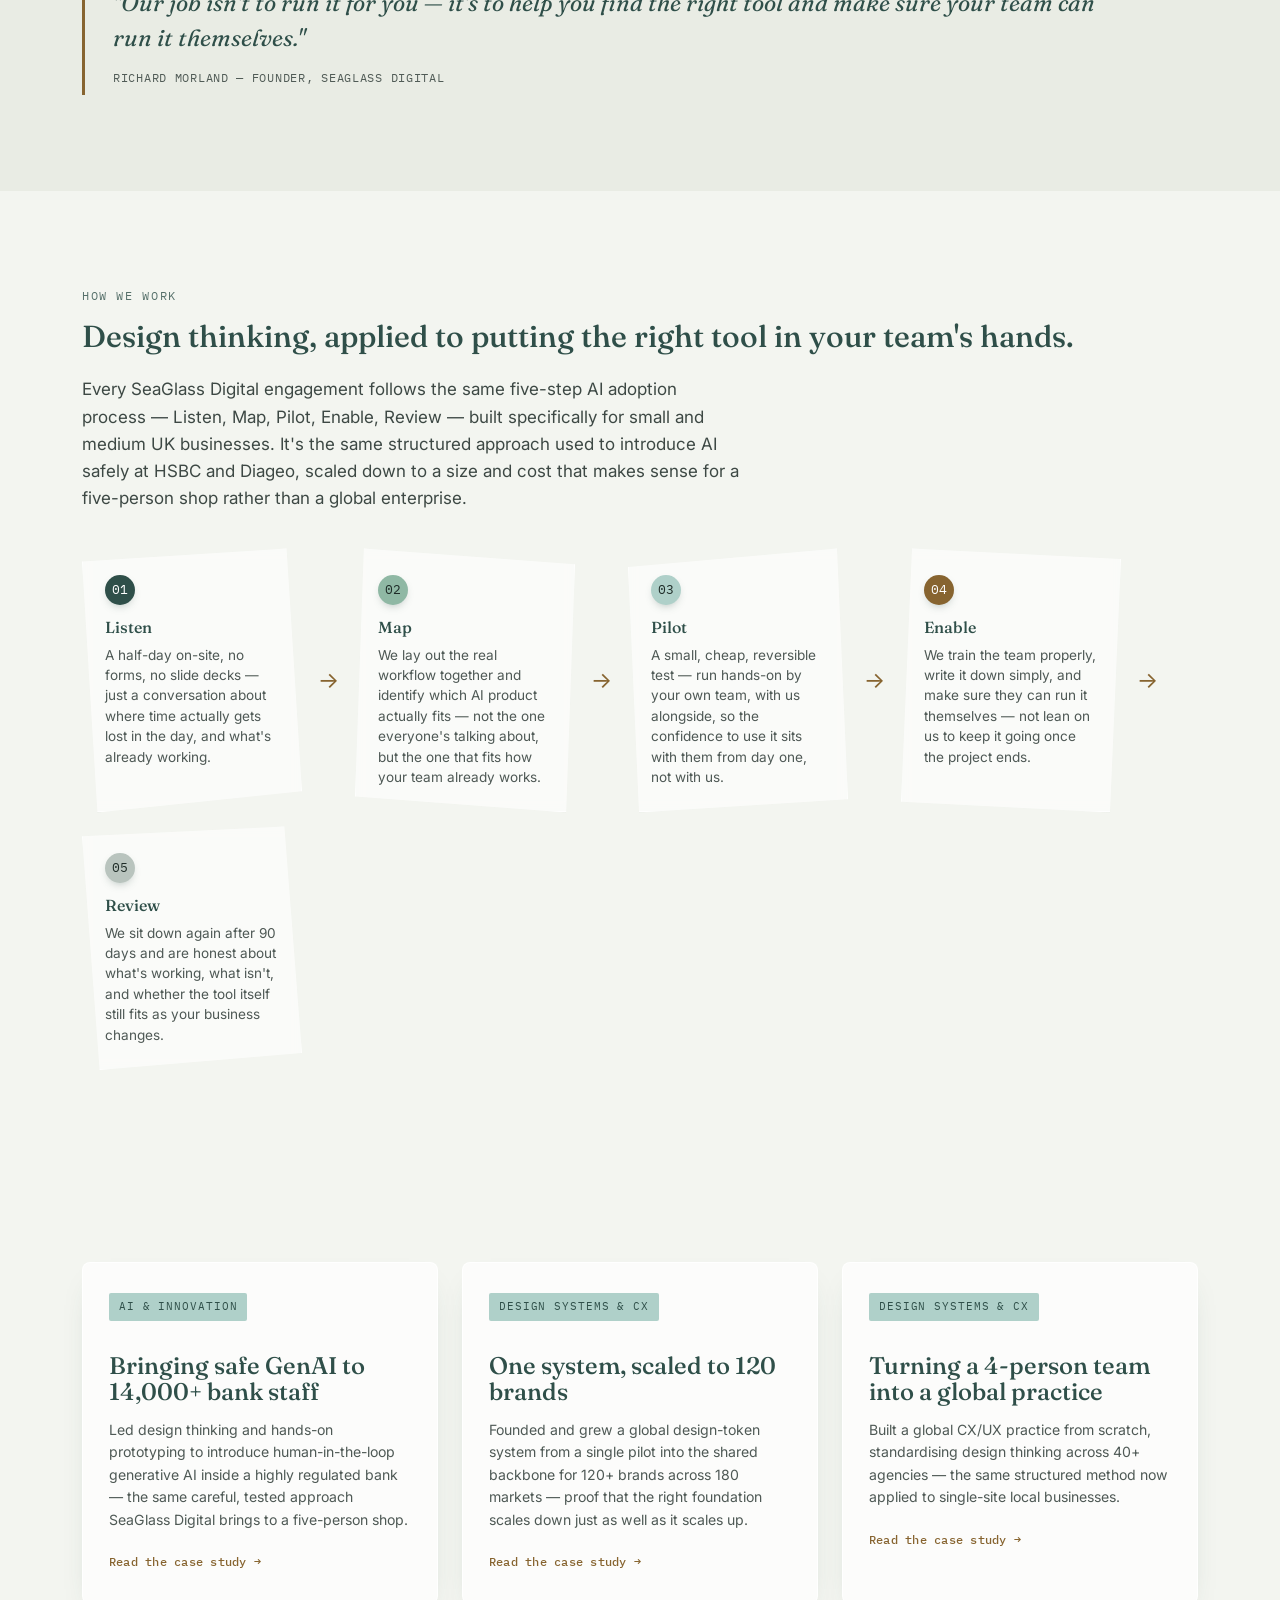
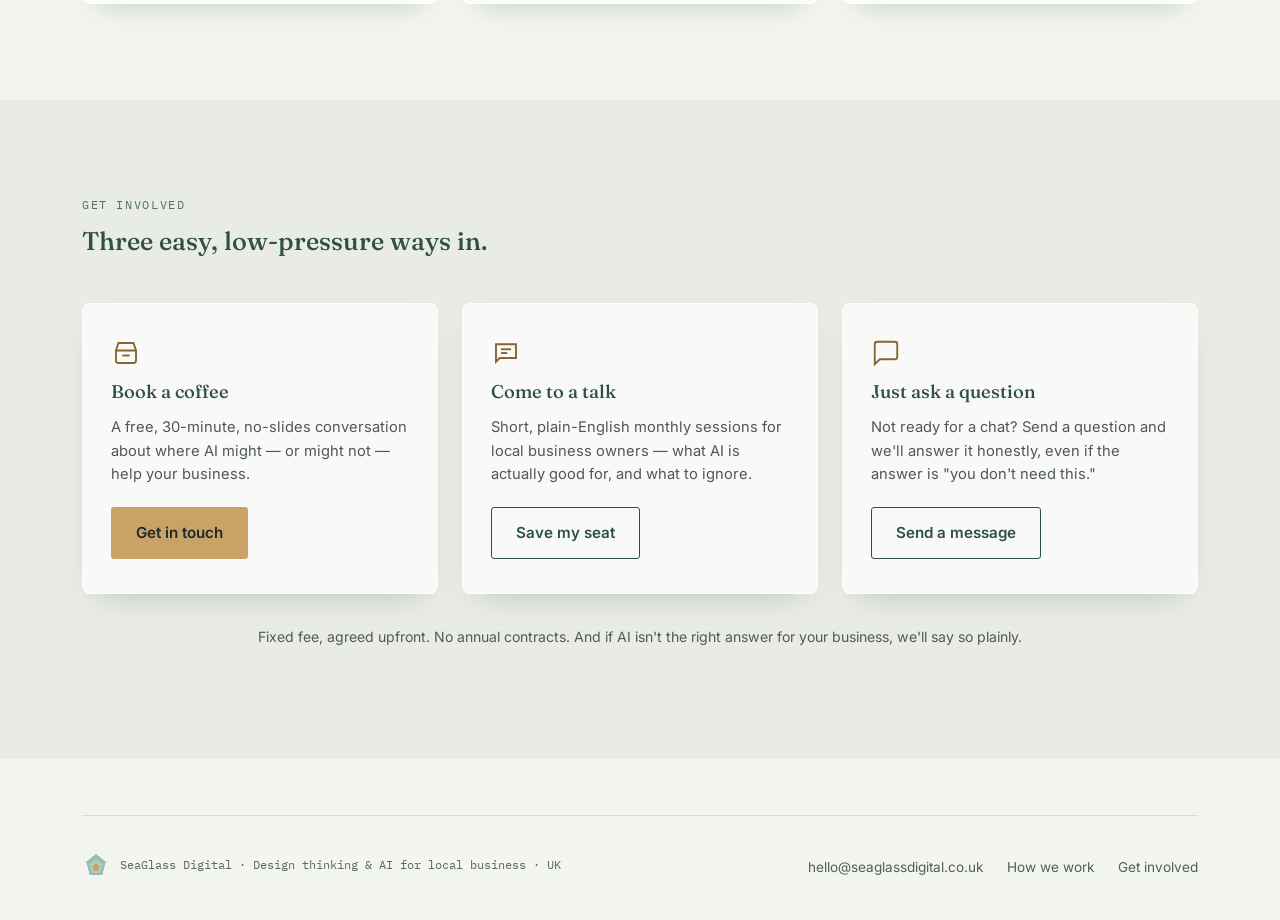
==== commit 9ba37c73: "reframe ux and cop" ====
--- a/index.html
+++ b/index.html
@@ -183,7 +183,11 @@
         </div>
       </div>
 
-      <p class="why-in-pain">Work is fixed-fee, agreed before we start, so there are no surprise invoices — and the tools and skills stay with your team rather than being locked to us. We'll tell you plainly if AI isn't the right answer for something, because <em>"our job isn't to run it for you — it's to help you find the right tool and make sure your team can run it themselves."</em> — Richard Morland, Founder, SeaGlass Digital</p>
+      <p class="why-in-pain">Work is fixed-fee, agreed before we start, so there are no surprise invoices — and the tools and skills stay with your team rather than being locked to us. We'll tell you plainly if AI isn't the right answer for something.</p>
+      <blockquote class="pull-quote">
+        "Our job isn't to run it for you — it's to help you find the right tool and make sure your team can run it themselves."
+        <span>Richard Morland — Founder, SeaGlass Digital</span>
+      </blockquote>
     </div>
   </section>
 
@@ -193,6 +197,7 @@
       <div class="how-col">
         <span class="eyebrow">How we work</span>
         <h2>Design thinking, applied to putting the right tool in your team's hands.</h2>
+        <p class="how-intro">Every SeaGlass Digital engagement follows the same five-step AI adoption process — Listen, Map, Pilot, Enable, Review — built specifically for small and medium UK businesses. It's the same structured approach used to introduce AI safely at HSBC and Diageo, scaled down to a size and cost that makes sense for a five-person shop rather than a global enterprise.</p>
 
         <div class="flow-diagram flow-diagram-5" aria-label="Process stages: Listen, Map, Pilot, Enable, Review">
           <div class="flow-step">
@@ -233,16 +238,6 @@
   <!-- TRACK RECORD -->
   <section class="case" id="case">
     <div class="wrap">
-      <span class="eyebrow">The track record behind SeaGlass Digital</span>
-      <h2 style="max-width:32ch;margin-bottom:36px;">25 years running design &amp; AI programmes for some of the world's biggest brands — now brought to the high street.</h2>
-
-      <div class="track-stats">
-        <div><strong>25</strong><span>years in digital &amp; UX leadership</span></div>
-        <div><strong>120+</strong><span>brands scaled on one design system</span></div>
-        <div><strong>180+</strong><span>global markets served</span></div>
-        <div><strong>$9M</strong><span>revenue lift from a single test</span></div>
-      </div>
-
       <div class="case-grid">
         <a class="case-mini" href="case-studies/hsbc-genai.html">
           <span class="case-tag">AI &amp; Innovation</span>
--- a/assets/style.css
+++ b/assets/style.css
@@ -10,8 +10,11 @@
     --glass-amber-text: #876430;
     --glass-grey:  #B9C4BE;
     --white:       #FFFFFF;
-    --radius-soft: 6px;
+    --radius-soft: 8px;
     --max: 1180px;
+    --gap: 24px;
+    --shadow-soft: 0 14px 30px -18px rgba(47,79,73,0.35);
+    --shadow-soft-hover: 0 20px 36px -18px rgba(47,79,73,0.42);
   }
 
   *{ box-sizing:border-box; }
@@ -173,7 +176,7 @@
   .pain-head{ max-width:56ch; margin-bottom:52px; }
   .pain-head h2{ font-size:clamp(1.7rem,3vw,2.3rem); }
   .pain-grid{
-    display:grid; grid-template-columns:repeat(4,1fr); gap:22px;
+    display:grid; grid-template-columns:repeat(4,1fr); gap:var(--gap);
   }
   @media (max-width:980px){ .pain-grid{ grid-template-columns:repeat(2,1fr); } }
   @media (max-width:560px){ .pain-grid{ grid-template-columns:1fr; } }
@@ -195,71 +198,22 @@
   .shard-card h3{ font-size:1rem; font-family:'Inter',sans-serif; font-weight:600; color:var(--ink); margin-bottom:8px; }
   .shard-card p{ font-size:0.92rem; margin:0; opacity:0.78; }
 
-  /* ---------- PROCESS ---------- */
-  .process-head{ max-width:60ch; margin-bottom:20px; }
-  .process-art{ margin:36px 0 56px; }
-  .process-art svg{ width:100%; height:auto; }
-
-  .steps{ counter-reset:step; list-style:none; margin:0; padding:0; }
-  .step{
-    display:grid; grid-template-columns:70px 1fr; gap:24px;
-    padding:28px 0; border-top:1px solid rgba(47,79,73,0.15);
-  }
-  .step:last-child{ border-bottom:1px solid rgba(47,79,73,0.15); }
-  .step-num{
-    font-family:'Fraunces',serif; font-style:italic; font-size:1.7rem; color:var(--glass-amber-text);
-  }
-  .step h3{ font-size:1.15rem; margin-bottom:6px; color:var(--sea-deep); }
-  .step p{ margin:0; max-width:60ch; opacity:0.8; font-size:0.96rem; }
-
-  /* ---------- TRUST / COMMUNITY ---------- */
-  .community{ background:var(--sea-deep); color:var(--sand); }
-  .community h2{ color:var(--white); font-size:clamp(1.7rem,3vw,2.3rem); max-width:20ch; }
-  .community .eyebrow{ color:var(--glass-aqua); opacity:1; }
-  .comm-grid{ display:grid; grid-template-columns:1fr 1fr; gap:50px; margin-top:44px; }
-  @media (max-width:800px){ .comm-grid{ grid-template-columns:1fr; } }
-  .comm-list{ list-style:none; margin:0; padding:0; display:grid; gap:18px; }
-  .comm-list li{
-    display:flex; gap:14px; align-items:flex-start; font-size:0.98rem; opacity:0.92;
-  }
-  .comm-list li .dot{
-    width:9px; height:9px; border-radius:50%; background:var(--glass-amber);
-    margin-top:8px; flex-shrink:0;
-  }
-  .comm-quote{
-    font-family:'Fraunces',serif; font-style:italic; font-size:1.3rem; line-height:1.45;
-    color:var(--white); border-left:2px solid var(--glass-amber); padding-left:24px;
-  }
-  .comm-quote span{
-    display:block; margin-top:16px; font-family:'IBM Plex Mono',monospace;
-    font-style:normal; font-size:0.72rem; letter-spacing:0.06em; text-transform:uppercase;
-    opacity:0.65;
-  }
-
   /* ---------- CASE STUDY ---------- */
   .case{ }
-  .track-stats{
-    display:grid; grid-template-columns:repeat(4,1fr); gap:22px; margin-bottom:52px;
-    border-top:1px solid rgba(47,79,73,0.15); border-bottom:1px solid rgba(47,79,73,0.15);
-    padding:28px 0;
-  }
-  @media (max-width:800px){ .track-stats{ grid-template-columns:repeat(2,1fr); } }
-  .track-stats div strong{
-    display:block; font-family:'Fraunces',serif; font-size:2rem; color:var(--sea-deep);
-  }
-  .track-stats div span{ font-size:0.82rem; opacity:0.7; }
-
-  .case-grid{ display:grid; grid-template-columns:repeat(3,1fr); gap:24px; }
+  .case-grid{ display:grid; grid-template-columns:repeat(3,1fr); gap:var(--gap); }
   @media (max-width:900px){ .case-grid{ grid-template-columns:1fr; } }
   .case-mini{
     display:block; text-decoration:none; color:inherit;
-    background:var(--white); border:1px solid rgba(47,79,73,0.12);
+    background:rgba(255,255,255,0.7);
+    backdrop-filter:blur(6px); -webkit-backdrop-filter:blur(6px);
+    border:1px solid rgba(255,255,255,0.8);
     border-radius:var(--radius-soft); padding:28px 26px;
+    box-shadow:var(--shadow-soft);
     transition:transform 0.2s ease, box-shadow 0.2s ease;
   }
   .case-mini:hover{
-    transform:translateY(-3px);
-    box-shadow:0 16px 30px -18px rgba(47,79,73,0.35);
+    transform:translateY(-4px);
+    box-shadow:var(--shadow-soft-hover);
   }
   .case-mini h3{ font-size:1.08rem; margin:14px 0 10px; }
   .case-mini p{ font-size:0.88rem; opacity:0.78; margin:0 0 16px; }
@@ -267,38 +221,28 @@
     font-family:'IBM Plex Mono',monospace; font-size:0.76rem; letter-spacing:0.02em;
     color:var(--glass-amber-text); font-weight:500;
   }
-  .case-card{
-    background:var(--white);
-    border:1px solid rgba(47,79,73,0.12);
-    border-radius:var(--radius-soft);
-    padding:48px;
-    display:grid; grid-template-columns:1fr 1fr; gap:44px;
-  }
-  @media (max-width:800px){ .case-card{ grid-template-columns:1fr; padding:32px; } }
   .case-tag{
     display:inline-block; font-family:'IBM Plex Mono',monospace; font-size:0.7rem;
     letter-spacing:0.08em; text-transform:uppercase; color:var(--sea-deep);
     background:var(--glass-aqua); padding:5px 10px; border-radius:2px; margin-bottom:18px;
   }
   .case h3{ font-size:1.5rem; margin-bottom:14px; }
-  .case-stats{ display:flex; gap:34px; margin-top:26px; flex-wrap:wrap; }
-  .case-stats div strong{ display:block; font-family:'Fraunces',serif; font-size:1.7rem; color:var(--glass-amber-text); }
-  .case-stats div span{ font-size:0.8rem; opacity:0.7; }
-  .case-note{
-    margin-top:26px; padding:14px 16px; background:var(--sand-deep);
-    border-left:3px solid var(--glass-amber); font-size:0.85rem; opacity:0.85; border-radius:2px;
-  }
-
   /* ---------- GET INVOLVED ---------- */
   .involve{ background:var(--sand-deep); }
   .involve-head{ max-width:56ch; margin-bottom:48px; }
-  .involve-grid{ display:grid; grid-template-columns:repeat(3,1fr); gap:24px; }
+  .involve-grid{ display:grid; grid-template-columns:repeat(3,1fr); gap:var(--gap); }
   @media (max-width:900px){ .involve-grid{ grid-template-columns:1fr; } }
   .involve-card{
-    background:var(--white); border-radius:var(--radius-soft);
-    padding:34px 28px; border:1px solid rgba(47,79,73,0.1);
+    background:rgba(255,255,255,0.7);
+    backdrop-filter:blur(6px); -webkit-backdrop-filter:blur(6px);
+    border:1px solid rgba(255,255,255,0.8);
+    border-radius:var(--radius-soft);
+    box-shadow:var(--shadow-soft);
+    padding:34px 28px;
     display:flex; flex-direction:column; gap:14px;
-  }
+    transition:transform 0.2s ease, box-shadow 0.2s ease;
+  }
+  .involve-card:hover{ transform:translateY(-4px); box-shadow:var(--shadow-soft-hover); }
   .involve-card .icon{ width:30px; height:30px; color:var(--glass-amber-text); }
   .involve-card h3{ font-size:1.15rem; }
   .involve-card p{ font-size:0.92rem; opacity:0.78; margin:0; flex-grow:1; }
@@ -307,13 +251,13 @@
   /* ---------- FOOTER ---------- */
   footer{ padding:56px 0 40px; }
   .foot-grid{
-    display:flex; justify-content:space-between; align-items:flex-end; flex-wrap:wrap; gap:24px;
+    display:flex; justify-content:space-between; align-items:flex-end; flex-wrap:wrap; gap:var(--gap);
     border-top:1px solid rgba(47,79,73,0.15); padding-top:36px;
   }
   .foot-brand{ display:flex; align-items:center; gap:10px; }
   .foot-brand .brand-mark{ width:28px; height:28px; }
   footer .fine{ font-family:'IBM Plex Mono',monospace; font-size:0.74rem; opacity:0.7; }
-  .foot-links{ display:flex; gap:22px; list-style:none; margin:0; padding:0; }
+  .foot-links{ display:flex; gap:var(--gap); list-style:none; margin:0; padding:0; }
   .foot-links a{ text-decoration:none; font-size:0.85rem; opacity:0.75; }
   .foot-links a:hover{ opacity:1; }
 
@@ -338,18 +282,12 @@
 .cs-cta{ margin:56px 0 0; padding:36px; background:var(--sea-deep); border-radius:var(--radius-soft); color:var(--white); }
 .cs-cta h3{ color:var(--white); font-size:1.25rem; margin-bottom:14px; }
 
-/* ---------- FAQ ---------- */
-.faq-list{ display:grid; grid-template-columns:1fr 1fr; gap:32px; }
-@media (max-width:800px){ .faq-list{ grid-template-columns:1fr; } }
-.faq-item h3{ font-size:1.05rem; margin-bottom:8px; color:var(--sea-deep); }
-.faq-item p{ font-size:0.93rem; opacity:0.8; margin:0; }
-
 /* ---------- INITIAL DISCOVERY FLOW + PRICING ---------- */
 .flow-diagram{
   display:flex; align-items:stretch; gap:14px; flex-wrap:wrap;
 }
 .flow-step{
-  flex:1 1 200px; background:var(--white); border:1px solid rgba(47,79,73,0.12);
+  flex:0 1 220px; background:var(--white); border:1px solid rgba(47,79,73,0.12);
   border-radius:var(--radius-soft); padding:24px 20px;
 }
 .flow-num{
@@ -367,24 +305,6 @@
   .flow-diagram{ flex-direction:column; }
   .flow-arrow{ transform:rotate(90deg); padding:4px 0; }
 }
-
-.pricing-grid{
-  display:grid; grid-template-columns:repeat(4,1fr); gap:20px; margin-top:32px;
-}
-@media (max-width:980px){ .pricing-grid{ grid-template-columns:repeat(2,1fr); } }
-@media (max-width:600px){ .pricing-grid{ grid-template-columns:1fr; } }
-.pricing-card{
-  background:var(--white); border:1px solid rgba(47,79,73,0.12); border-radius:var(--radius-soft);
-  padding:26px 22px; display:flex; flex-direction:column;
-}
-.pricing-card h3{ font-size:1.15rem; margin:14px 0 6px; }
-.pricing-card .price{
-  font-family:'Fraunces',serif; font-size:1.7rem; color:var(--glass-amber-text); margin-bottom:12px;
-}
-.pricing-card .price span{ font-family:'Inter',sans-serif; font-size:0.72rem; opacity:0.7; }
-.pricing-card p{ font-size:0.87rem; opacity:0.8; margin:0 0 14px; }
-.pricing-card ul{ list-style:none; margin:0; padding:0; font-size:0.83rem; opacity:0.85; display:grid; gap:8px; }
-.pricing-card ul li::before{ content:"— "; }
 
 /* 5-stage process overview flow diagram — styled as tumbled sea glass pieces */
 .flow-diagram-5{ margin-bottom:52px; }
@@ -420,16 +340,8 @@
   .flow-diagram-5 .flow-step{ clip-path:none; }
 }
 
-/* ---------- WHY & HOW (merged section) ---------- */
-.why-how-grid{ display:grid; grid-template-columns:0.85fr 1.15fr; gap:56px; align-items:start; }
-@media (max-width:900px){ .why-how-grid{ grid-template-columns:1fr; gap:48px; } }
-.why-col h2, .how-col h2{ font-size:clamp(1.5rem,2.6vw,1.9rem); margin:12px 0 24px; }
-.comm-quote-light{
-  font-size:1.05rem; margin-top:22px;
-  color:var(--ink);
-  border-left-color:#876430;
-}
-.comm-quote-light span{ opacity:0.75; }
+/* ---------- HOW WE WORK ---------- */
+.how-col h2{ font-size:clamp(1.5rem,2.6vw,1.9rem); margin:12px 0 24px; }
 .how-col .flow-diagram-5{ margin-bottom:0; margin-top:8px; }
 
 .involve-note{
@@ -439,19 +351,34 @@
 /* Trust copy, merged directly into the Pain Points section as continuous prose */
 p.why-in-pain{
   margin-top:40px;
+  max-width:78ch;
   font-size:1.02rem;
   opacity:0.85;
 }
 p.why-in-pain em{ font-style:italic; }
 
-/* ---------- DOUBLE DIAMOND DIAGRAM ---------- */
+.pull-quote{
+  margin:28px 0 0;
+  max-width:70ch;
+  padding:8px 0 8px 28px;
+  border-left:3px solid var(--glass-amber-text);
+  font-family:'Fraunces', serif;
+  font-style:italic;
+  font-size:1.45rem;
+  line-height:1.5;
+  color:var(--sea-deep);
+}
+.pull-quote span{
+  display:block;
+  margin-top:14px;
+  font-family:'IBM Plex Mono', monospace;
+  font-style:normal;
+  font-size:0.74rem;
+  letter-spacing:0.06em;
+  text-transform:uppercase;
+  color:var(--ink);
+  opacity:0.75;
+}
+
+/* ---------- HOW WE WORK INTRO ---------- */
 .how-intro{ max-width:60ch; opacity:0.85; margin:16px 0 36px; }
-.dd-diagram{ margin:0 0 44px; }
-.dd-diagram svg{ width:100%; height:auto; display:block; }
-.dd-caption{
-  margin-top:14px; font-size:0.85rem; opacity:0.75; max-width:66ch;
-  font-style:normal;
-}
-@media (max-width:600px){
-  .dd-diagram svg text{ font-size:14px; }
-}
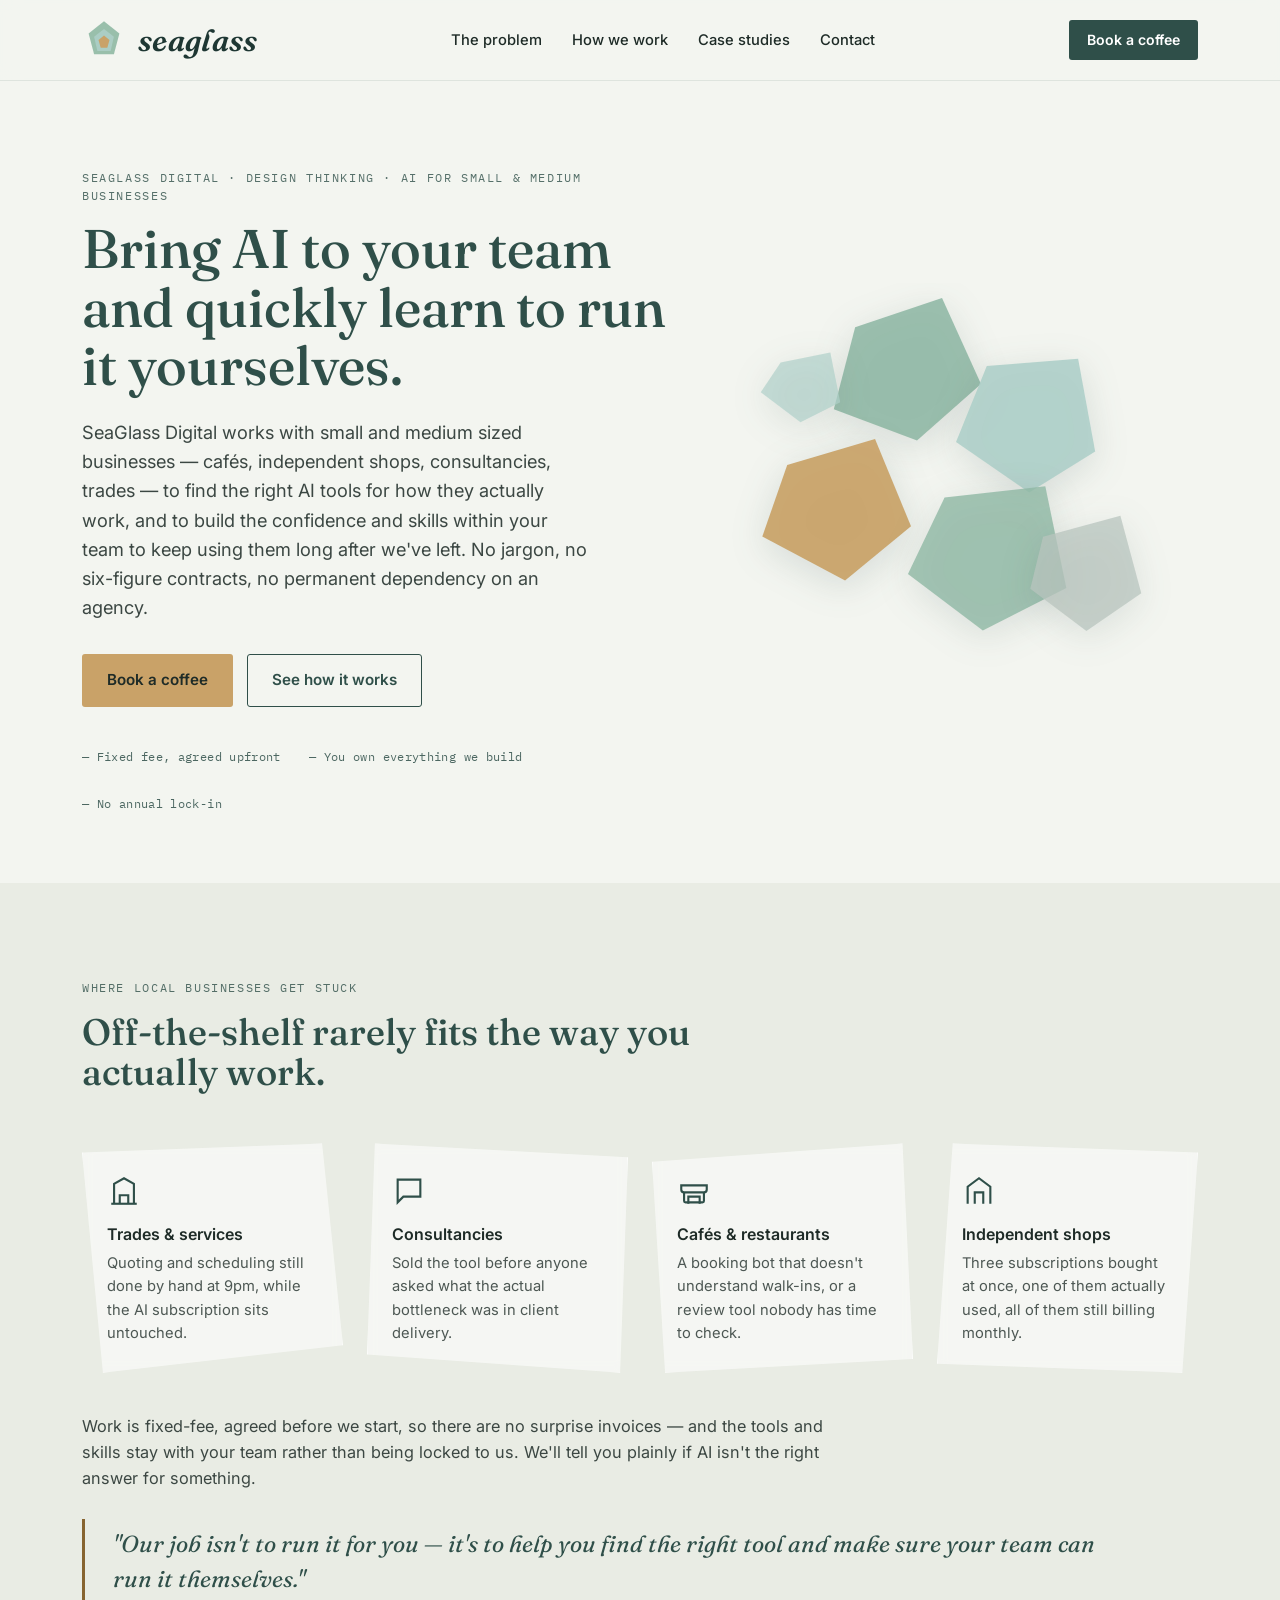
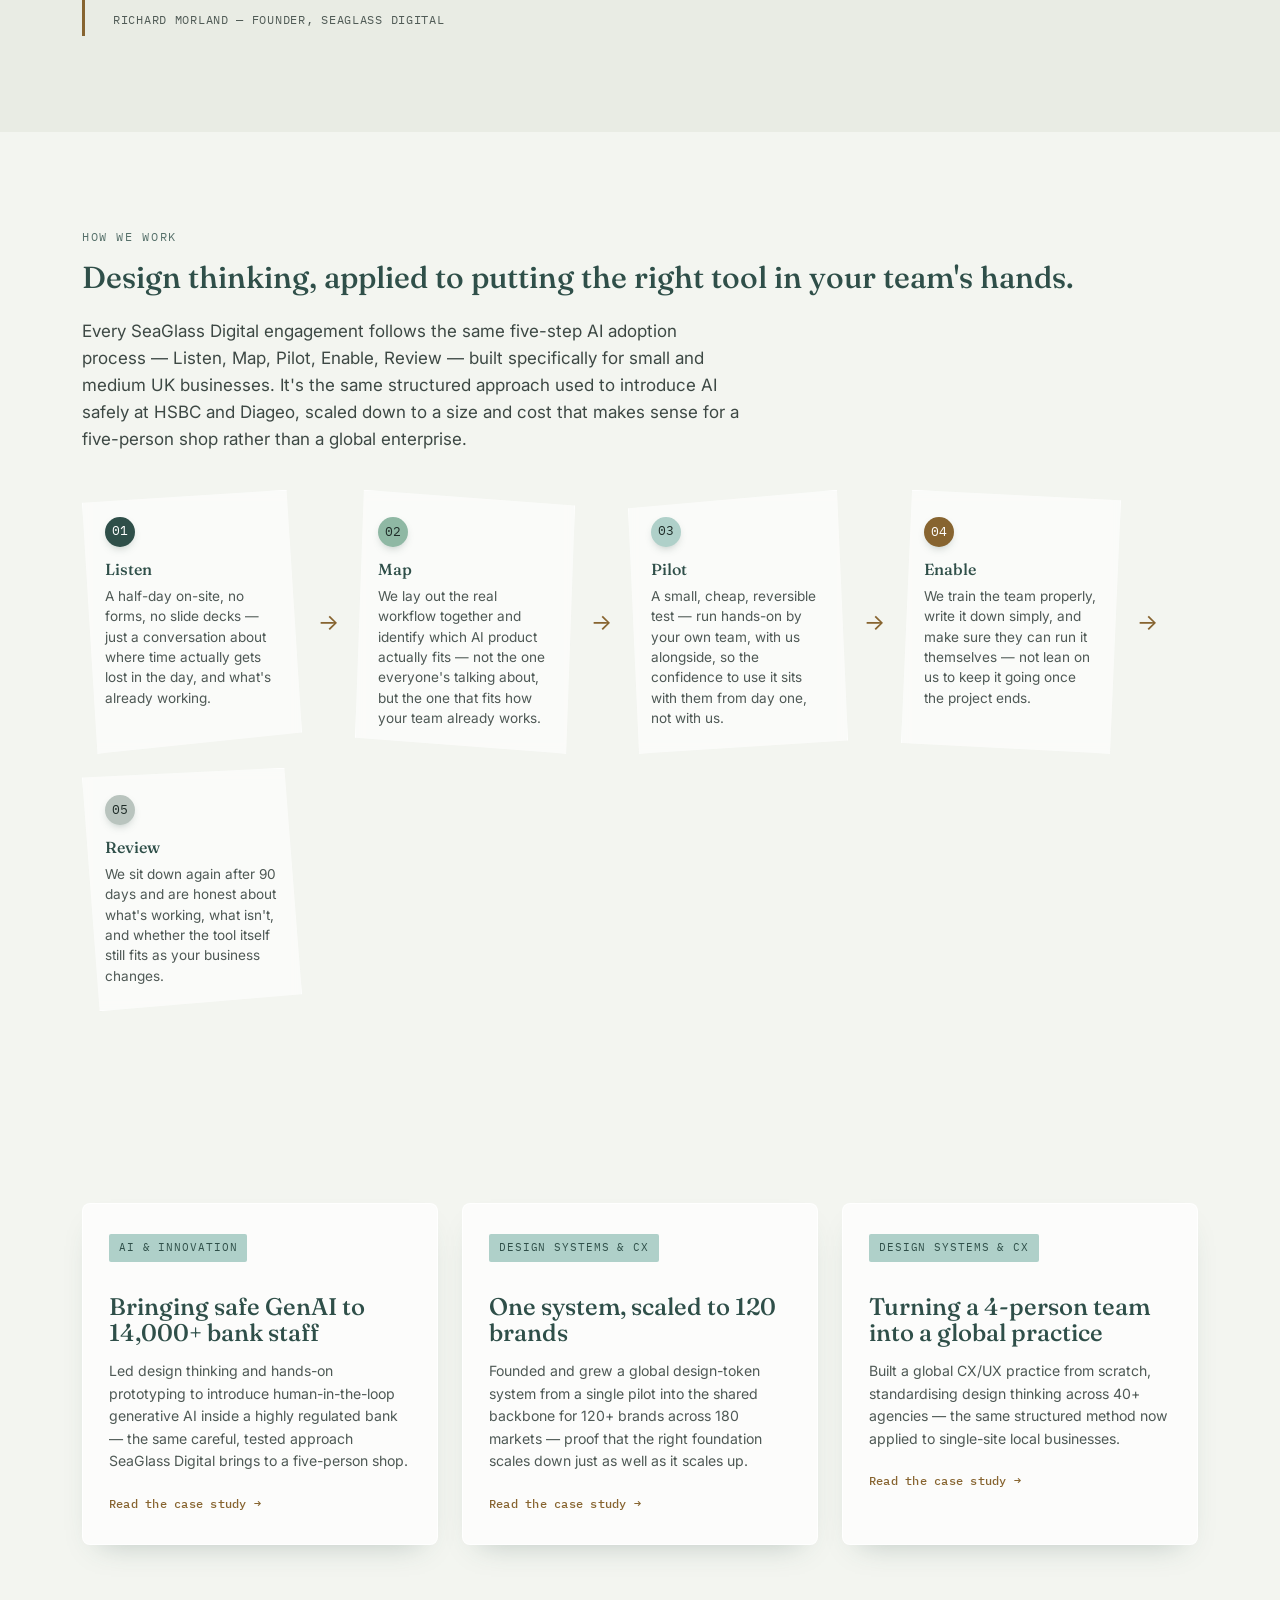
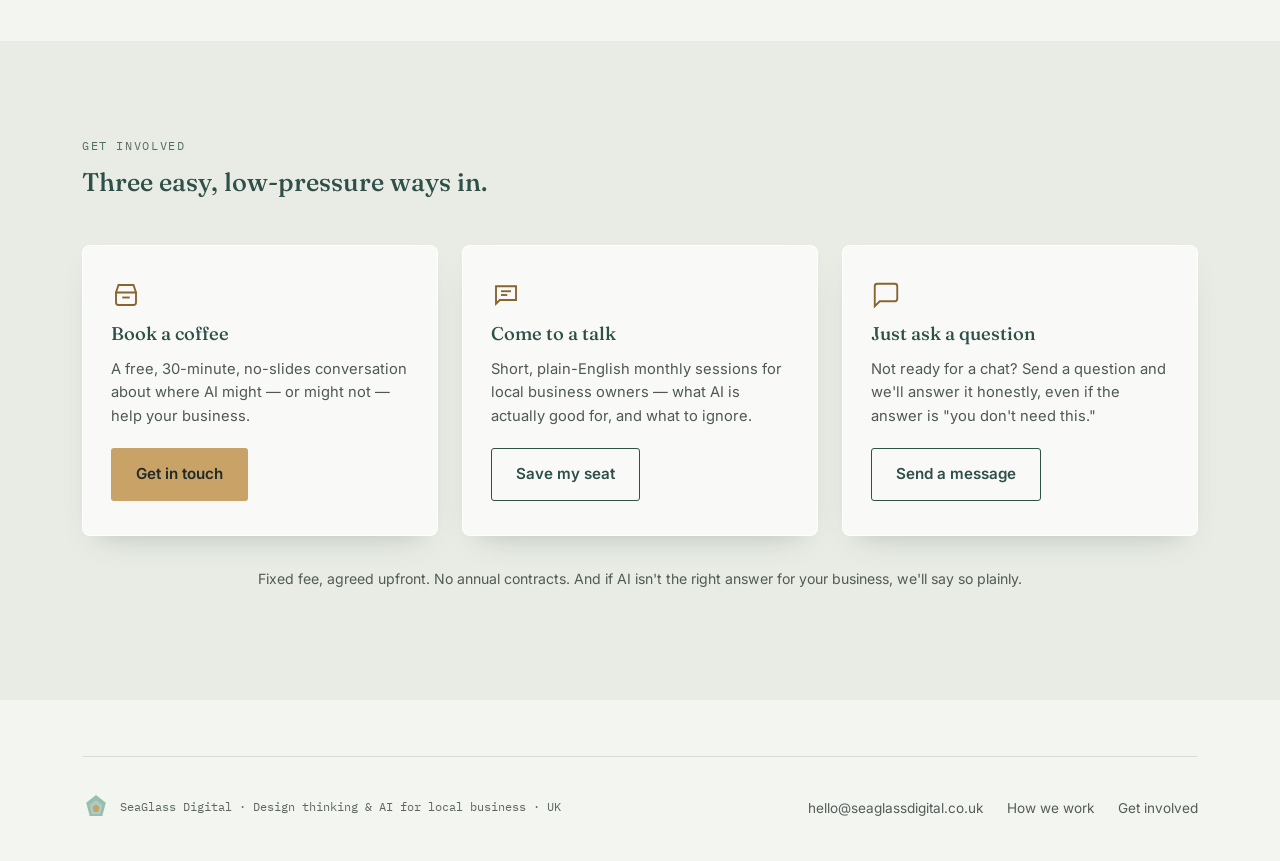
==== commit 5d4d7471: "heading change" ====
--- a/index.html
+++ b/index.html
@@ -3,7 +3,7 @@
 <head>
 <meta charset="UTF-8">
 <meta name="viewport" content="width=device-width, initial-scale=1.0">
-<title>SeaGlass Digital — AI for Your Team, Not Your Agency</title>
+<title>SeaGlass Digital — AI for Your Team</title>
 <meta name="description" content="SeaGlass Digital helps small and medium UK businesses find the right AI tools for how they work, and builds the skills and confidence for teams to use them without an agency. Fixed-fee, design-thinking led, no jargon.">
 <meta name="keywords" content="AI consultancy for small businesses UK, AI consultancy for SMEs, design thinking AI adoption, AI use case discovery, AI training for teams, fixed fee AI consultancy, AI for high street businesses, human-in-the-loop AI, UK small business AI advisor, AI for cafes shops and trades">
 <link rel="canonical" href="https://www.seaglassdigital.co.uk/">
@@ -14,7 +14,7 @@
 
 <!-- Open Graph -->
 <meta property="og:type" content="website">
-<meta property="og:title" content="SeaGlass Digital — AI for your team, not your agency">
+<meta property="og:title" content="SeaGlass Digital — Bring AI to your team, and learn to run it yourselves">
 <meta property="og:description" content="Design-thinking led AI consultancy helping UK small and medium businesses find the right tools and build the skills to use them, without a permanent agency dependency.">
 <meta property="og:url" content="https://www.seaglassdigital.co.uk/">
 <meta property="og:image" content="https://www.seaglassdigital.co.uk/assets/social-share.png">
@@ -22,7 +22,7 @@
 
 <!-- Twitter -->
 <meta name="twitter:card" content="summary_large_image">
-<meta name="twitter:title" content="SeaGlass Digital — AI for your team, not your agency">
+<meta name="twitter:title" content="SeaGlass Digital — Bring AI to your team, and learn to run it yourselves">
 <meta name="twitter:description" content="Helping UK small and medium businesses find the right AI tools and build the skills to use them themselves.">
 
 <!-- Favicons -->
@@ -111,7 +111,7 @@
     <div class="wrap hero-grid">
       <div>
         <span class="eyebrow">SeaGlass Digital · Design thinking · AI for small &amp; medium businesses</span>
-        <h1>Bring AI to your team — and learn to run it yourselves, not lean on an agency forever.</h1>
+        <h1>Bring AI to your team and quickly learn to run it yourselves.</h1>
         <p class="lead">SeaGlass Digital works with small and medium sized businesses — cafés, independent shops, consultancies, trades — to find the right AI tools for how they actually work, and to build the confidence and skills within your team to keep using them long after we've left. No jargon, no six-figure contracts, no permanent dependency on an agency.</p>
         <div class="btn-row">
           <a class="btn btn-primary" href="#involve">Book a coffee</a>
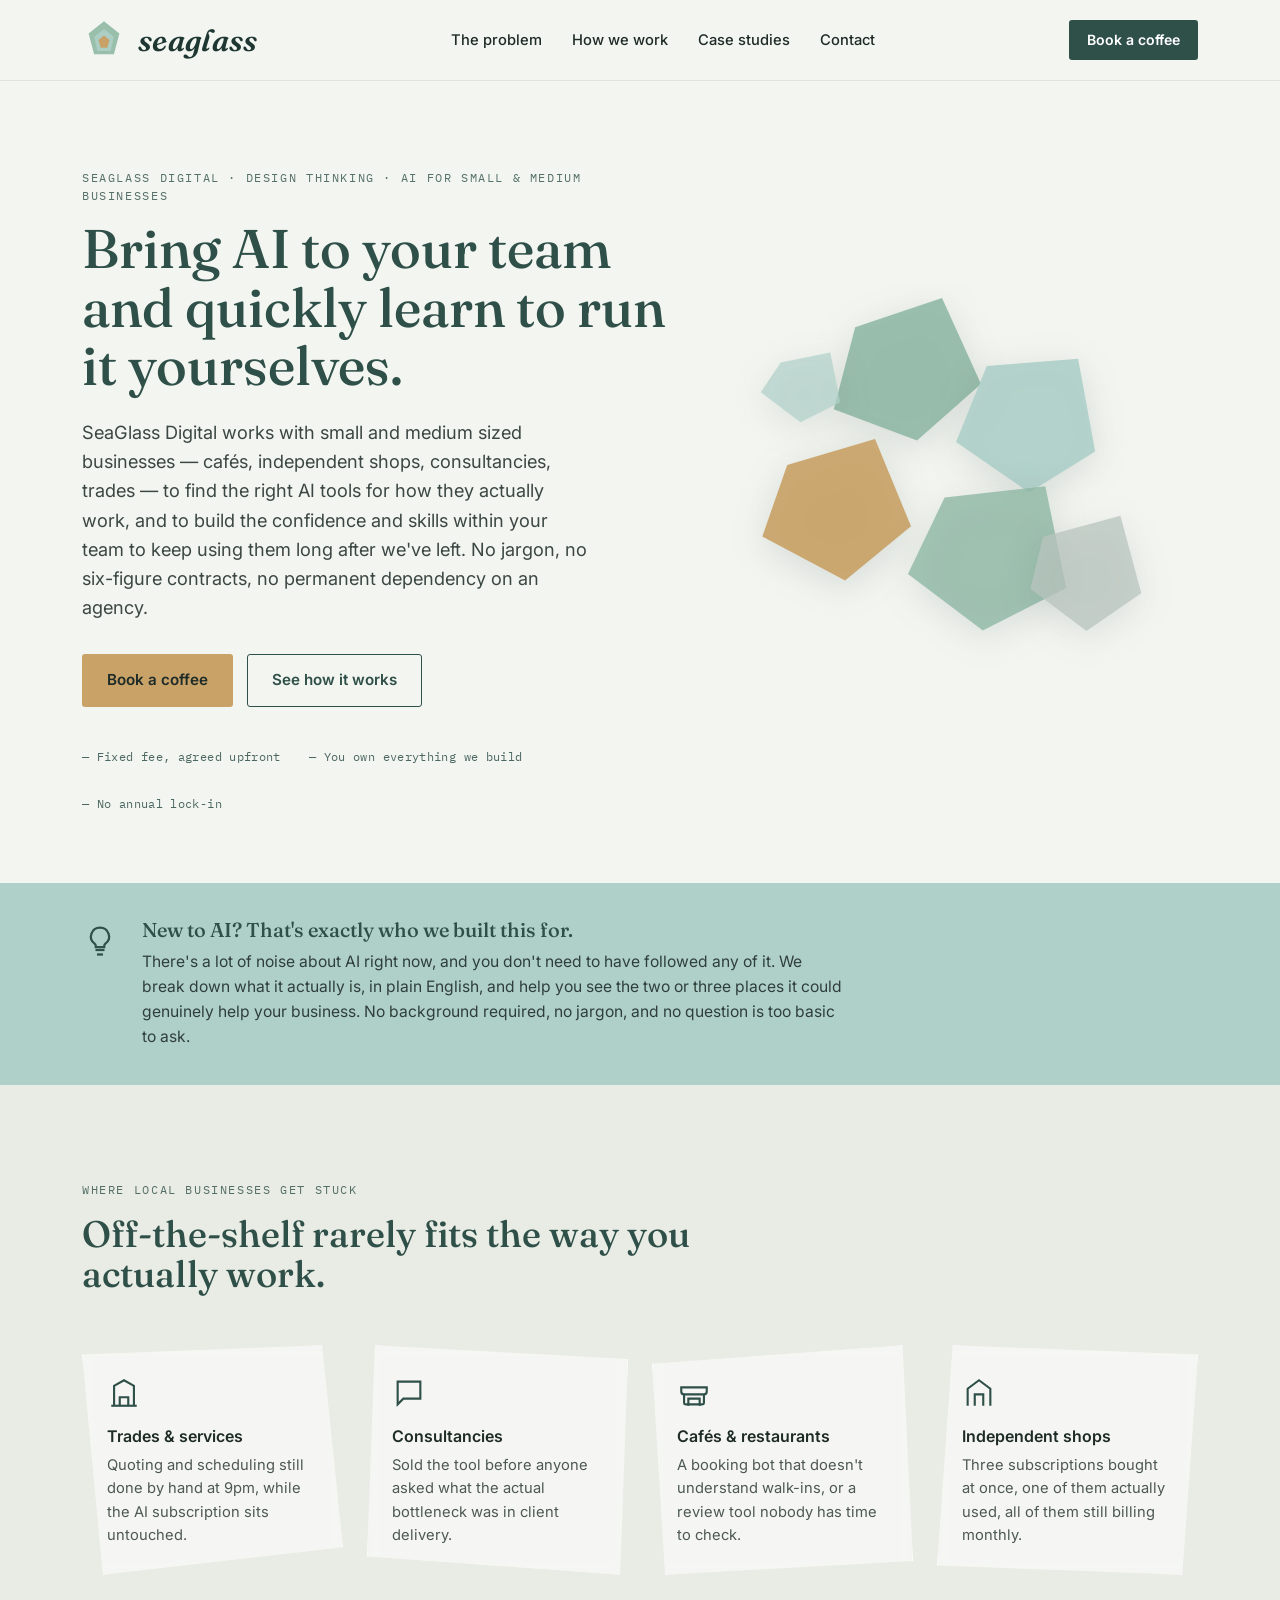
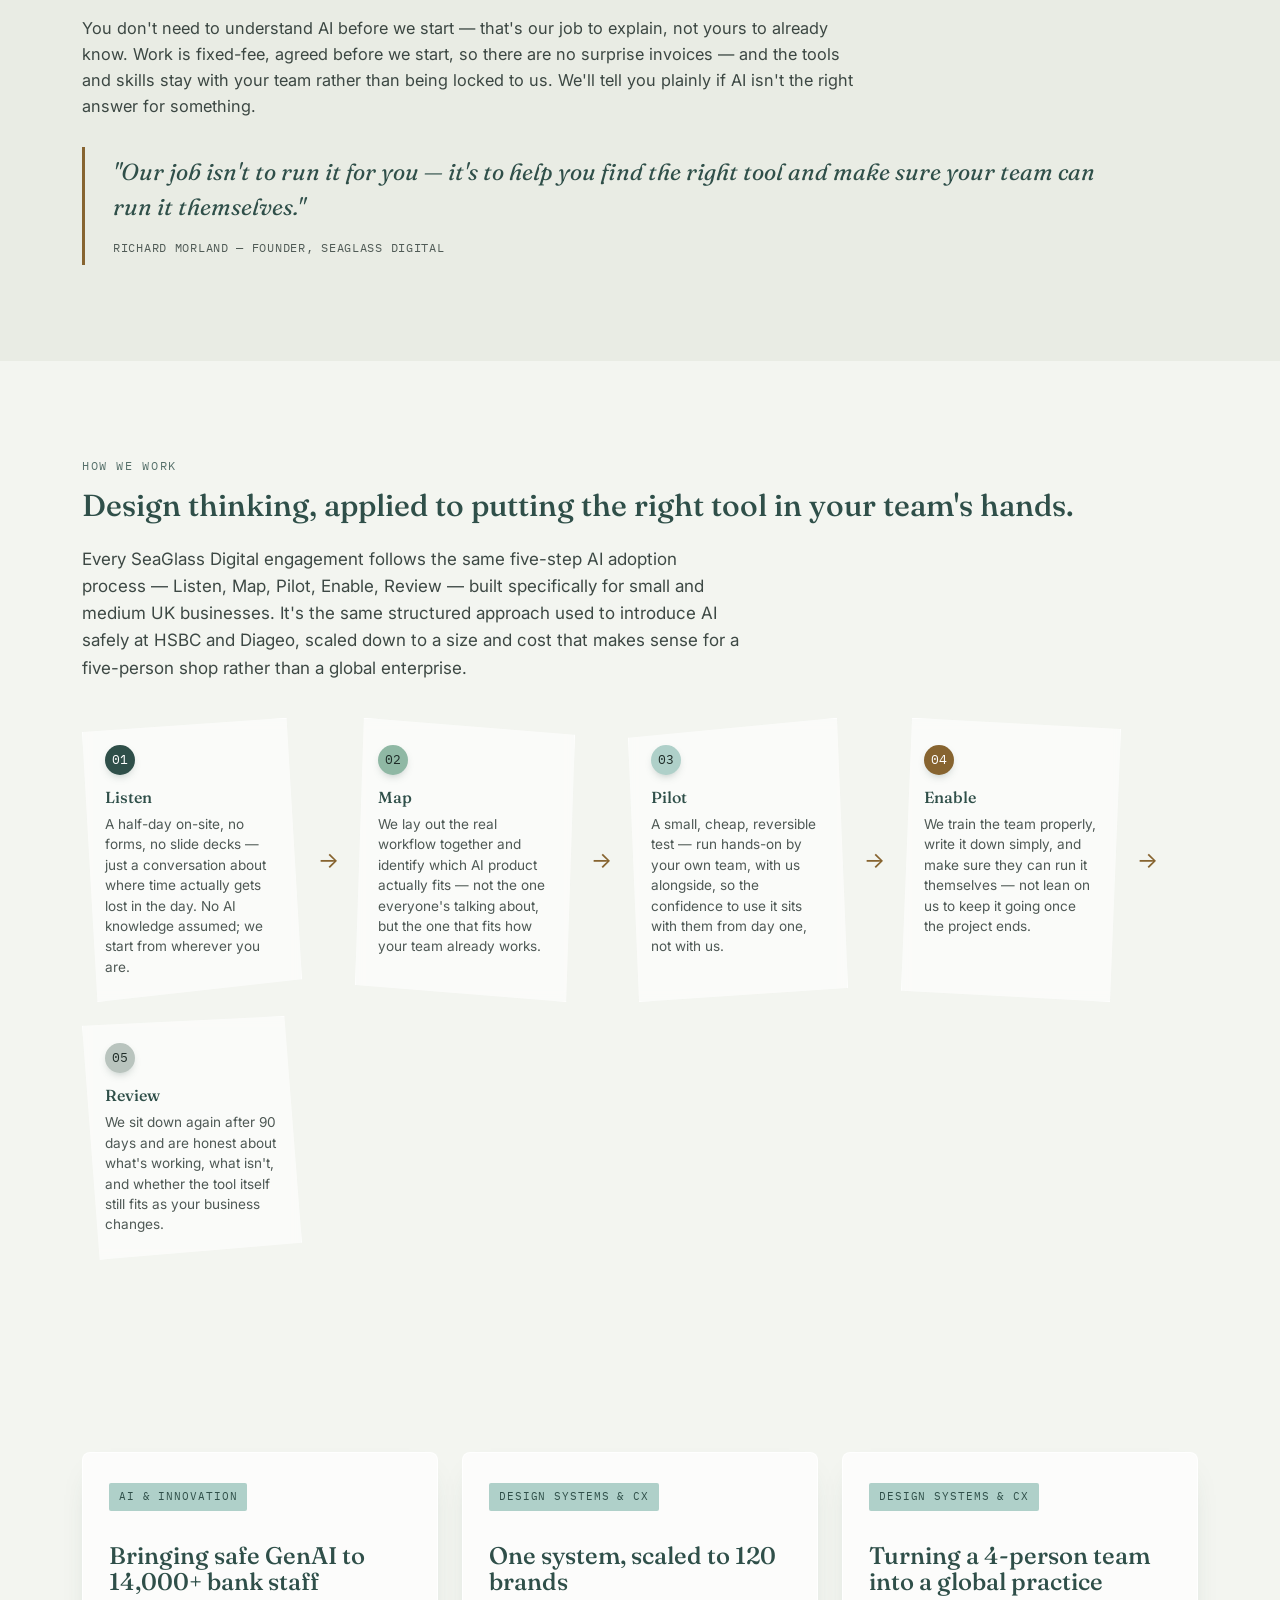
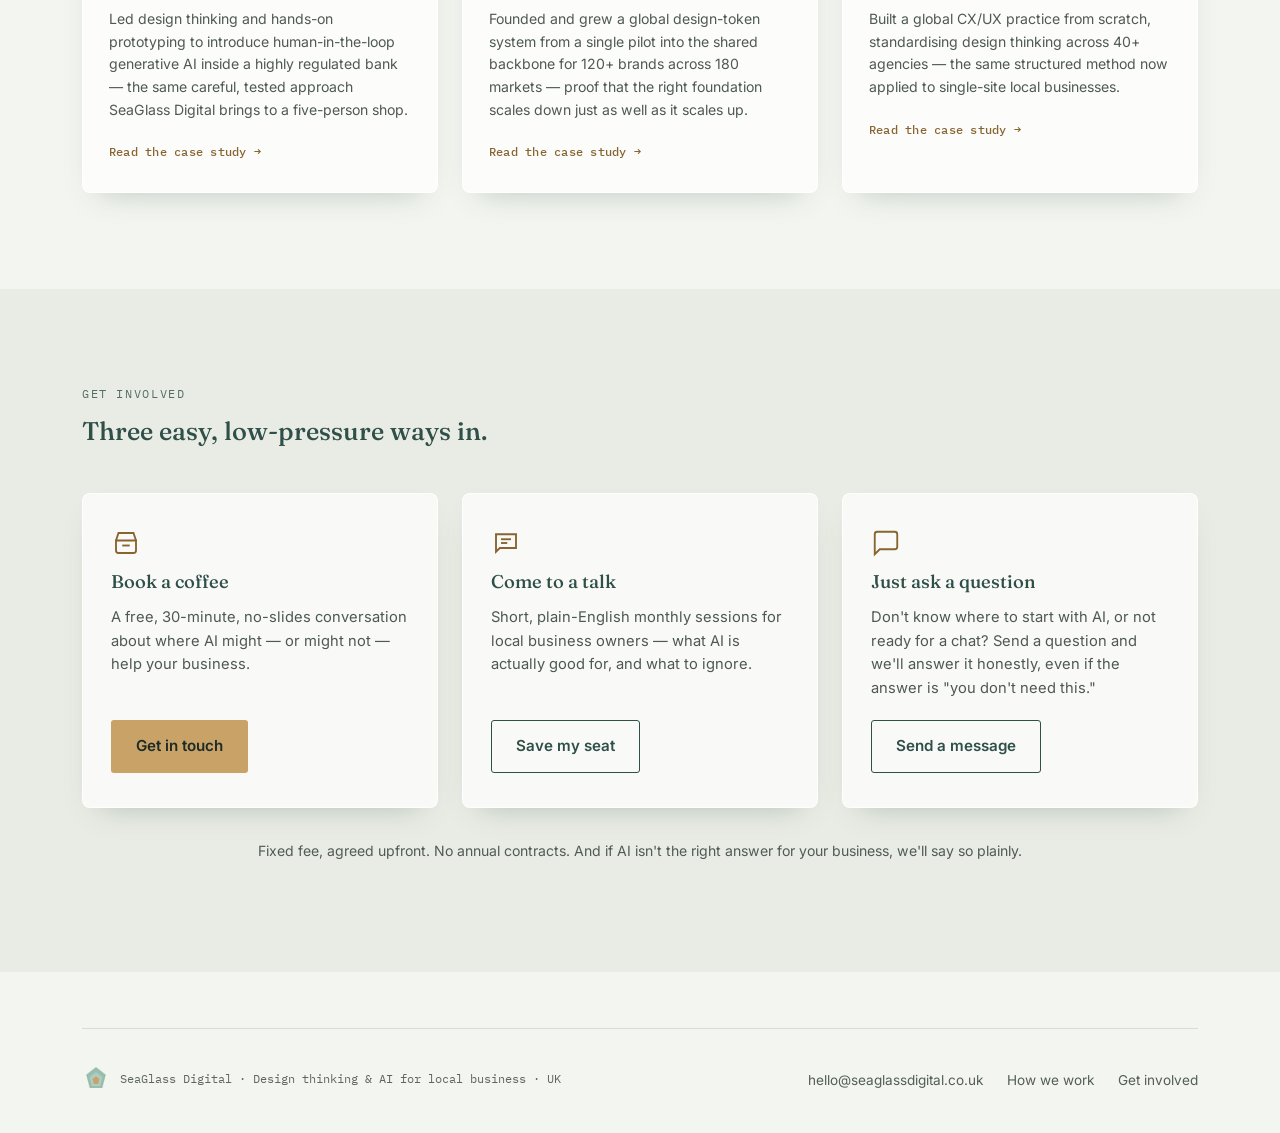
==== commit 9637276e: "created a sticky mobile CTa and made more mobile friendly" ====
--- a/index.html
+++ b/index.html
@@ -153,6 +153,20 @@
     </div>
   </section>
 
+  <!-- NEW TO AI REASSURANCE PANEL -->
+  <section class="reassure">
+    <div class="wrap reassure-inner">
+      <svg class="reassure-icon" viewBox="0 0 24 24" fill="none" stroke="currentColor" stroke-width="1.5" aria-hidden="true" focusable="false">
+        <path d="M9 18h6"/><path d="M10 21h4"/>
+        <path d="M12 3a6 6 0 0 0-3.6 10.8c.5.4.8 1 .8 1.7V16h5.6v-.5c0-.7.3-1.3.8-1.7A6 6 0 0 0 12 3Z"/>
+      </svg>
+      <div>
+        <h2>New to AI? That's exactly who we built this for.</h2>
+        <p>There's a lot of noise about AI right now, and you don't need to have followed any of it. We break down what it actually is, in plain English, and help you see the two or three places it could genuinely help your business. No background required, no jargon, and no question is too basic to ask.</p>
+      </div>
+    </div>
+  </section>
+
   <!-- PAIN POINTS -->
   <section class="pain" id="pain">
     <div class="wrap">
@@ -183,7 +197,7 @@
         </div>
       </div>
 
-      <p class="why-in-pain">Work is fixed-fee, agreed before we start, so there are no surprise invoices — and the tools and skills stay with your team rather than being locked to us. We'll tell you plainly if AI isn't the right answer for something.</p>
+      <p class="why-in-pain">You don't need to understand AI before we start — that's our job to explain, not yours to already know. Work is fixed-fee, agreed before we start, so there are no surprise invoices — and the tools and skills stay with your team rather than being locked to us. We'll tell you plainly if AI isn't the right answer for something.</p>
       <blockquote class="pull-quote">
         "Our job isn't to run it for you — it's to help you find the right tool and make sure your team can run it themselves."
         <span>Richard Morland — Founder, SeaGlass Digital</span>
@@ -203,7 +217,7 @@
           <div class="flow-step">
             <span class="flow-num">01</span>
             <h3>Listen</h3>
-            <p>A half-day on-site, no forms, no slide decks — just a conversation about where time actually gets lost in the day, and what's already working.</p>
+            <p>A half-day on-site, no forms, no slide decks — just a conversation about where time actually gets lost in the day. No AI knowledge assumed; we start from wherever you are.</p>
           </div>
           <span class="flow-arrow" aria-hidden="true">→</span>
           <div class="flow-step">
@@ -284,7 +298,7 @@
         <div class="involve-card">
           <svg class="icon" viewBox="0 0 24 24" fill="none" stroke="currentColor" stroke-width="1.5" aria-hidden="true" focusable="false"><path d="M21 15a2 2 0 0 1-2 2H7l-4 4V5a2 2 0 0 1 2-2h14a2 2 0 0 1 2 2v10Z"/></svg>
           <h3>Just ask a question</h3>
-          <p>Not ready for a chat? Send a question and we'll answer it honestly, even if the answer is "you don't need this."</p>
+          <p>Don't know where to start with AI, or not ready for a chat? Send a question and we'll answer it honestly, even if the answer is "you don't need this."</p>
           <a class="btn btn-ghost" href="mailto:hello@seaglassdigital.co.uk">Send a message</a>
         </div>
       </div>
@@ -313,6 +327,10 @@
     </div>
   </div>
 </footer>
+
+<div class="mobile-cta-bar">
+  <a class="btn btn-primary" href="#involve">Book a coffee</a>
+</div>
 
 <script>
   var navToggleBtn = document.getElementById('nav-toggle-btn');
--- a/assets/style.css
+++ b/assets/style.css
@@ -54,7 +54,40 @@
   img,svg{ display:block; max-width:100%; }
   .wrap{ max-width:var(--max); margin:0 auto; padding:0 32px; }
   section{ padding:96px 0; }
-  @media (max-width:720px){ section{ padding:64px 0; } .wrap{ padding:0 22px; } }
+  @media (max-width:720px){
+    section{ padding:40px 0; }
+    .wrap{ padding:0 20px; }
+    body{ padding-bottom:68px; } /* room for the sticky mobile CTA bar */
+    .hero{ padding:48px 0 36px; }
+    .pain-head{ margin-bottom:32px; }
+    .involve-head{ margin-bottom:28px; }
+    .flow-diagram-5{ margin-bottom:32px; }
+    .how-intro{ margin:12px 0 24px; }
+    .why-in-pain{ margin-top:28px; }
+    .pull-quote{ margin-top:20px; }
+    .reassure{ padding:26px 0; }
+    .hero-grid{ gap:32px; }
+    .hero p.lead{ margin:16px 0 22px; }
+    .trust-strip{ margin-top:24px; gap:16px; }
+  }
+
+  /* ---------- STICKY MOBILE CTA ---------- */
+  .mobile-cta-bar{
+    display:none;
+  }
+  @media (max-width:760px){
+    .mobile-cta-bar{
+      display:flex; position:fixed; left:0; right:0; bottom:0; z-index:45;
+      background:rgba(243,245,240,0.94);
+      backdrop-filter:blur(10px); -webkit-backdrop-filter:blur(10px);
+      border-top:1px solid rgba(47,79,73,0.15);
+      padding:12px 20px;
+      box-shadow:0 -8px 20px -12px rgba(47,79,73,0.25);
+    }
+    .mobile-cta-bar .btn{
+      width:100%; justify-content:center; padding:14px 20px; font-size:1rem;
+    }
+  }
 
   a:focus-visible, button:focus-visible{
     outline:2px solid var(--sea-deep);
@@ -171,6 +204,27 @@
   .hero-art svg{ width:100%; height:auto; }
   .shard-piece{ filter:drop-shadow(0 8px 18px rgba(47,79,73,0.16)); }
 
+  /* ---------- NEW TO AI REASSURANCE PANEL ---------- */
+  .reassure{
+    padding:36px 0;
+    background:var(--glass-aqua);
+  }
+  .reassure-inner{
+    display:flex; align-items:flex-start; gap:24px;
+  }
+  .reassure-icon{
+    width:36px; height:36px; flex-shrink:0; margin-top:4px; color:var(--sea-deep);
+  }
+  .reassure h2{
+    font-size:1.25rem; margin-bottom:8px; color:var(--sea-deep);
+  }
+  .reassure p{
+    margin:0; font-size:0.98rem; opacity:0.88; max-width:70ch; color:var(--ink);
+  }
+  @media (max-width:600px){
+    .reassure-inner{ flex-direction:column; gap:14px; }
+  }
+
   /* ---------- PAIN POINTS ---------- */
   .pain{ background:var(--sand-deep); }
   .pain-head{ max-width:56ch; margin-bottom:52px; }
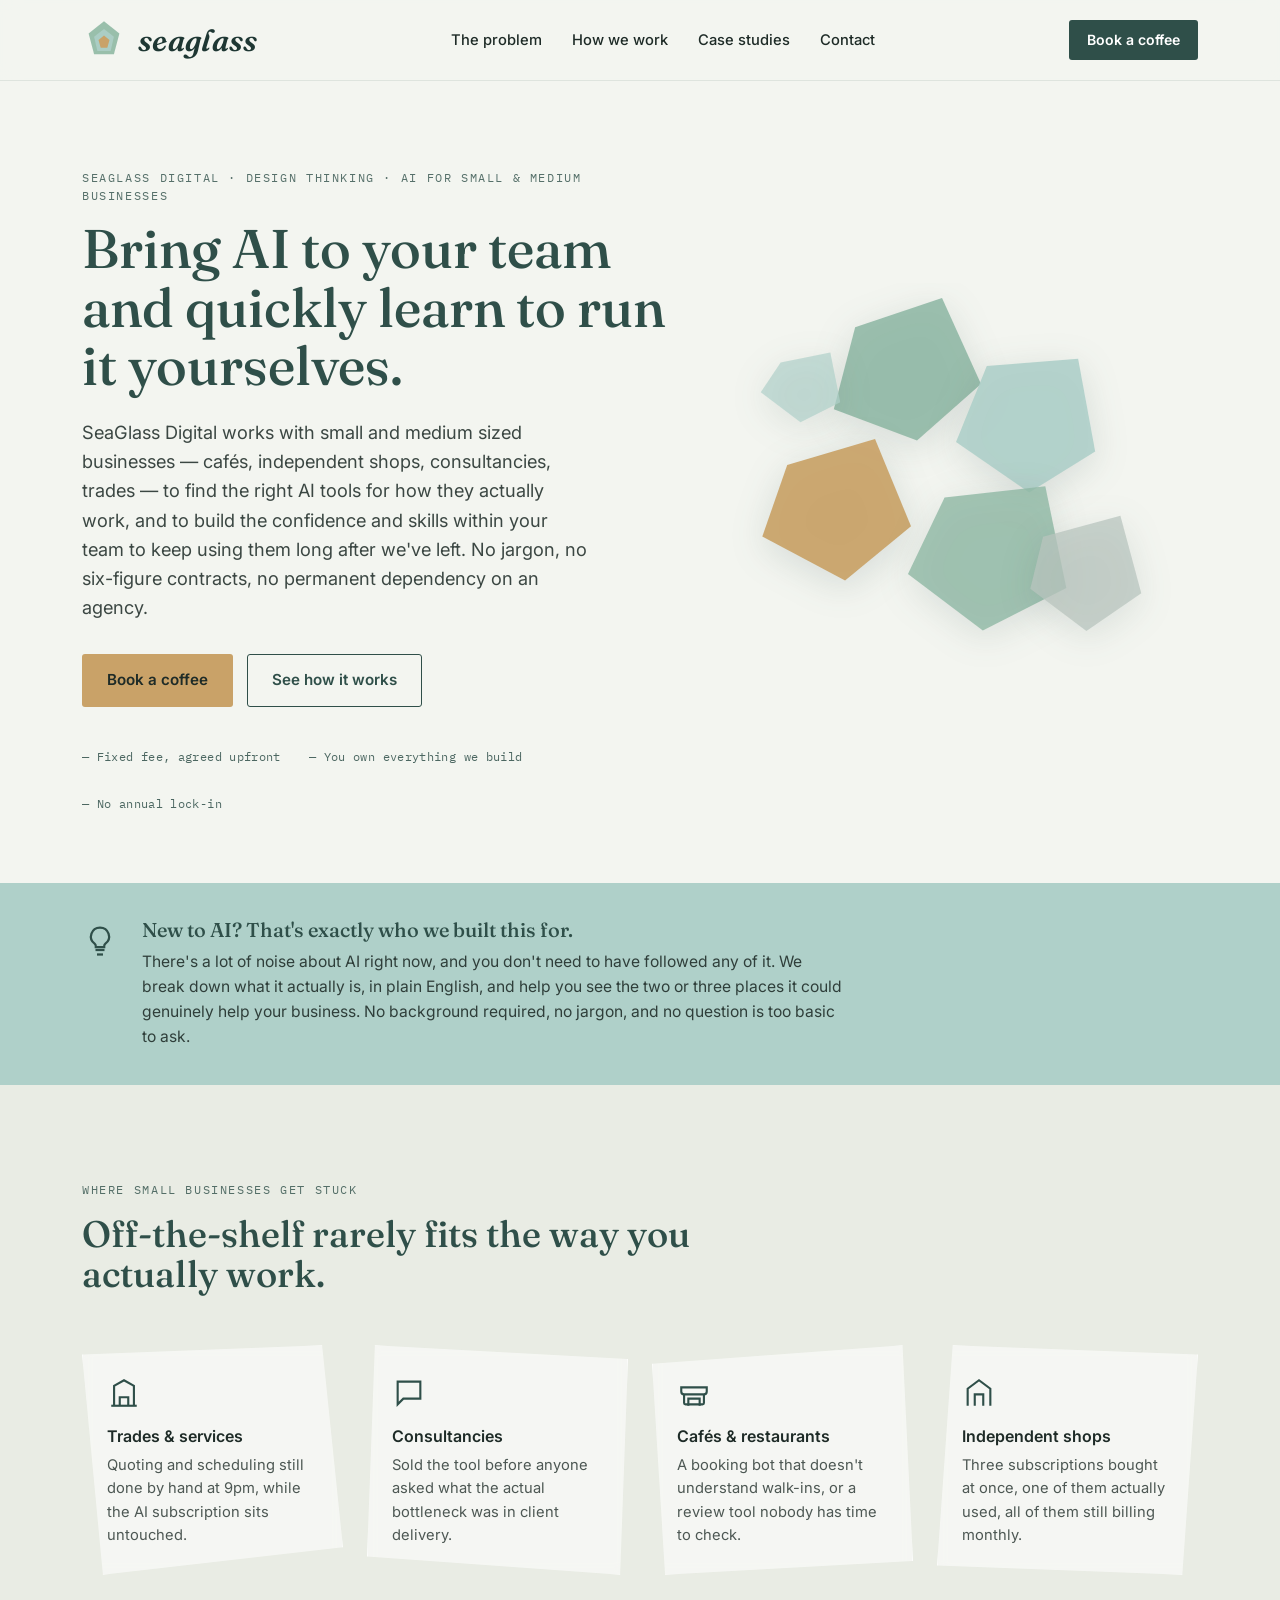
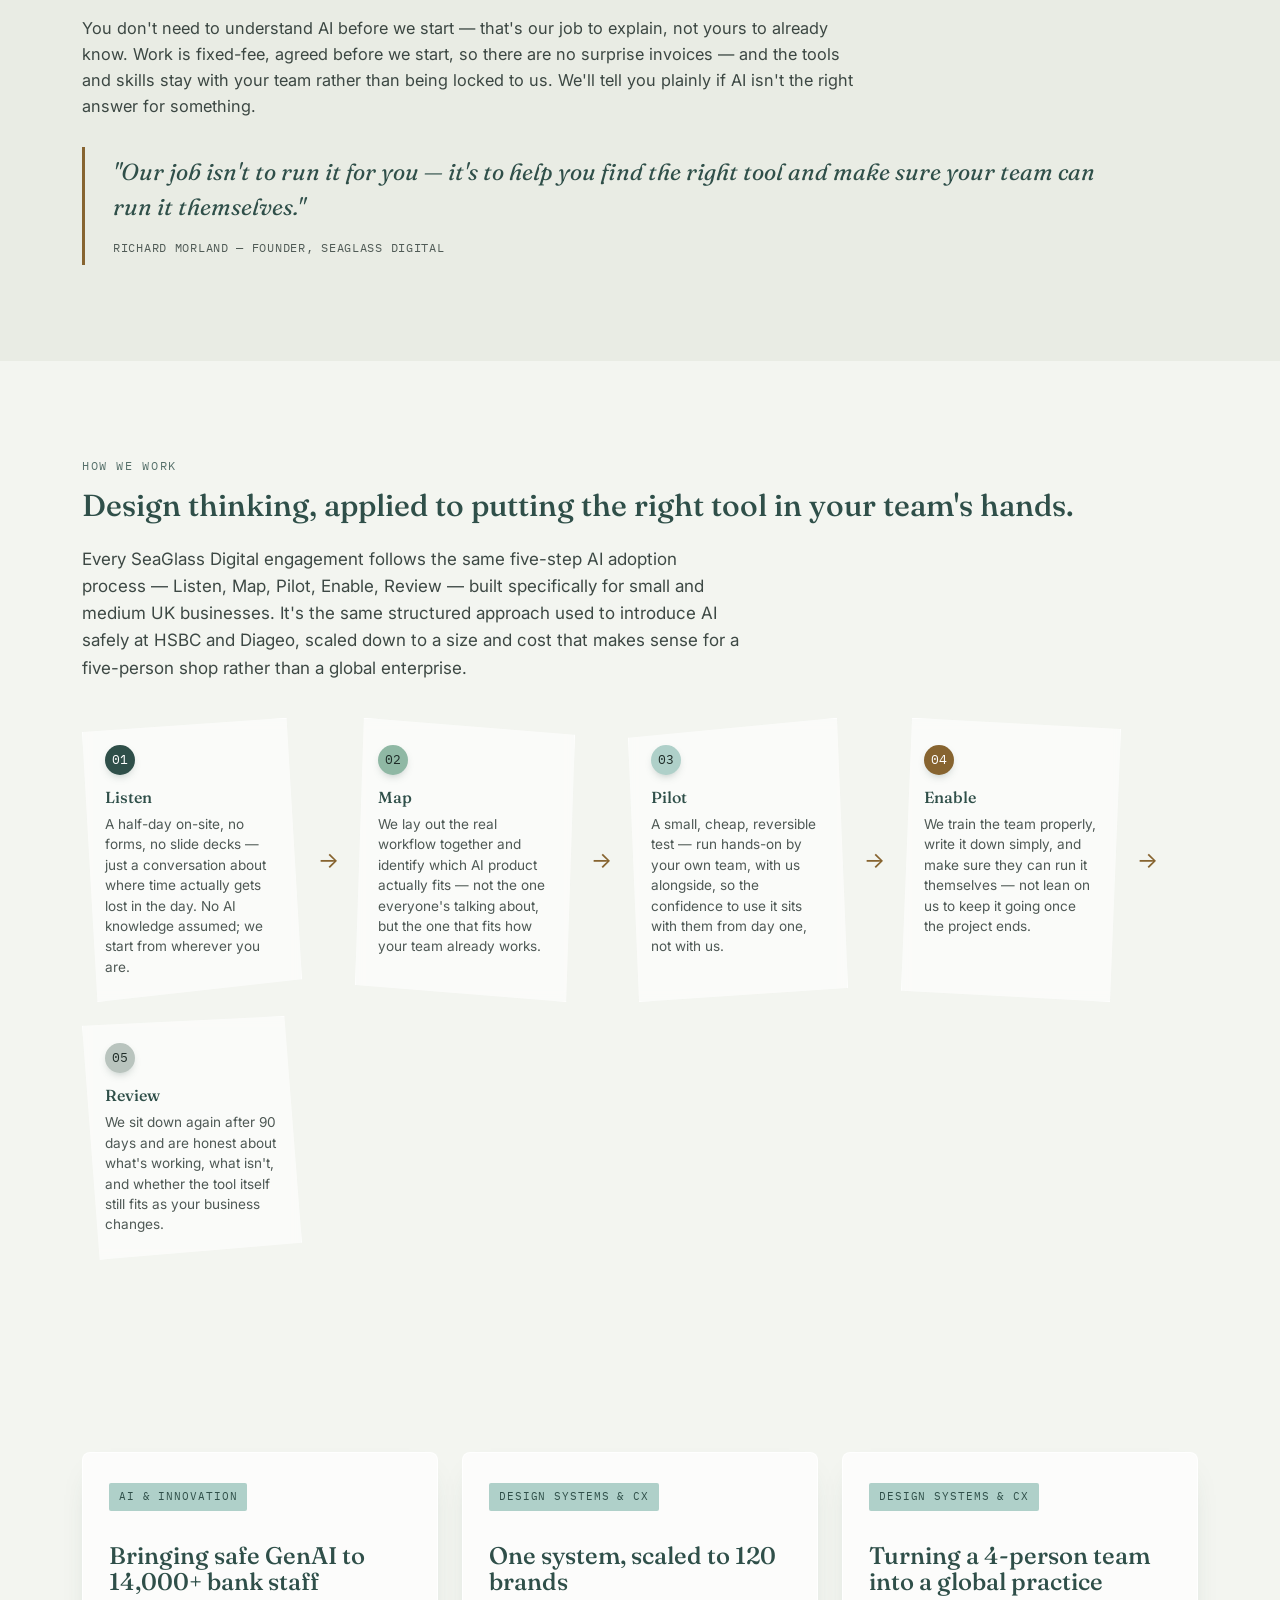
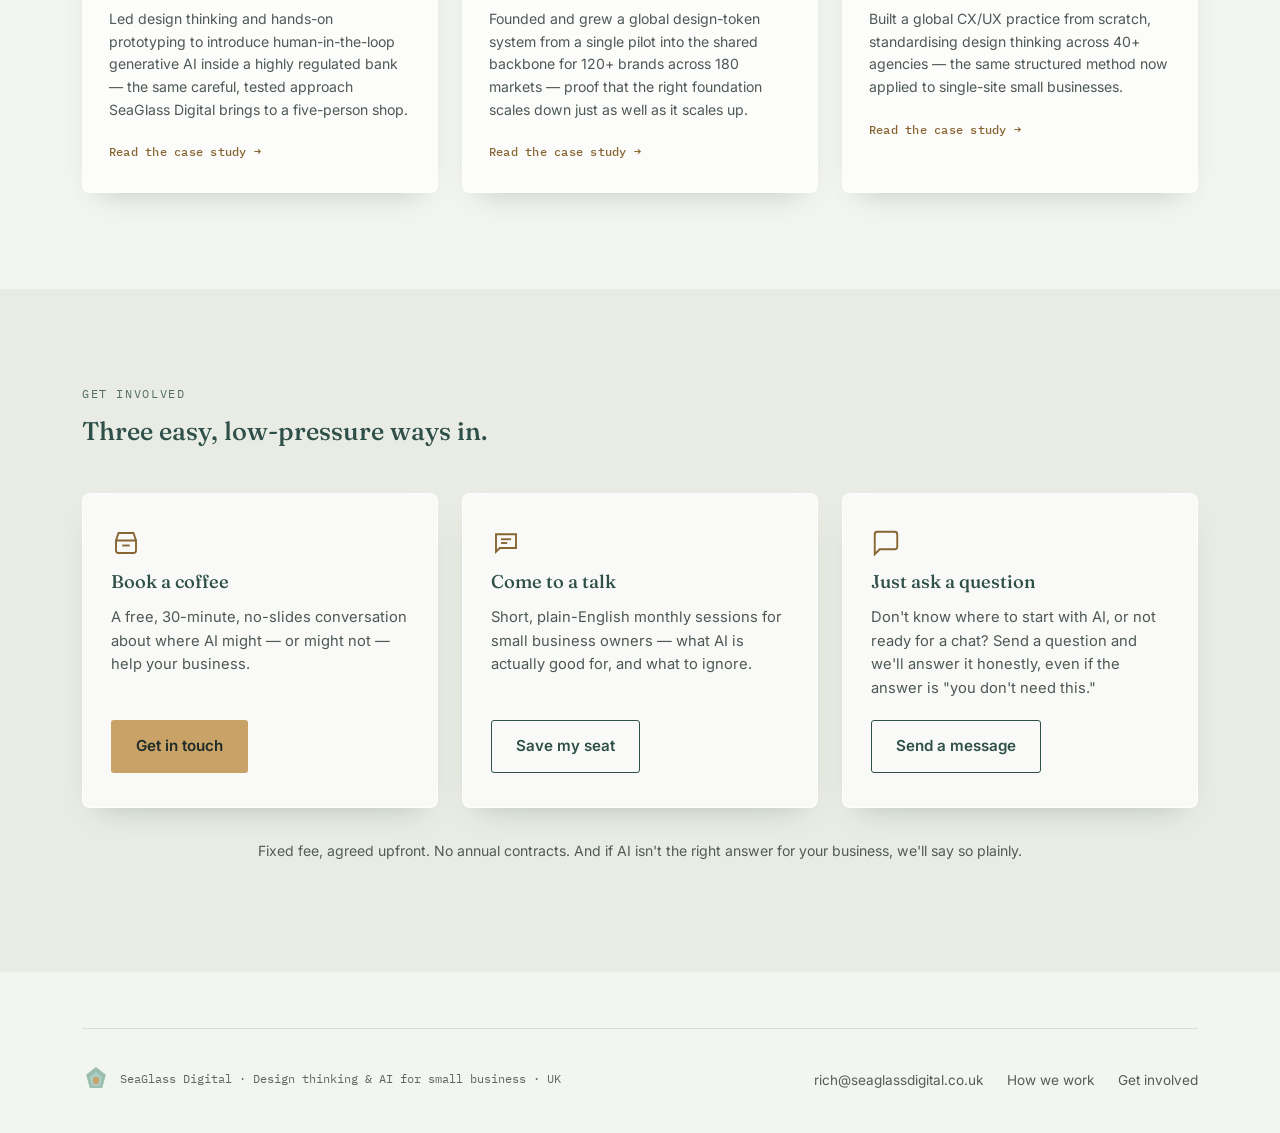
==== commit 410cedd6: "making a better mobile experience" ====
--- a/index.html
+++ b/index.html
@@ -46,7 +46,7 @@
   "alternateName": "SeaGlass",
   "description": "Design-thinking led AI consultancy helping small and medium UK businesses find the right AI tools for their needs and build the in-house skills to use them independently.",
   "url": "https://www.seaglassdigital.co.uk/",
-  "email": "hello@seaglassdigital.co.uk",
+  "email": "rich@seaglassdigital.co.uk",
   "image": "https://www.seaglassdigital.co.uk/assets/social-share.png",
   "areaServed": {
     "@type": "Country",
@@ -171,7 +171,7 @@
   <section class="pain" id="pain">
     <div class="wrap">
       <div class="pain-head">
-        <span class="eyebrow">Where local businesses get stuck</span>
+        <span class="eyebrow">Where small businesses get stuck</span>
         <h2>Off-the-shelf rarely fits the way you actually work.</h2>
       </div>
       <div class="pain-grid">
@@ -268,7 +268,7 @@
         <a class="case-mini" href="case-studies/diageo-cx-practice.html">
           <span class="case-tag">Design Systems &amp; CX</span>
           <h3>Turning a 4-person team into a global practice</h3>
-          <p>Built a global CX/UX practice from scratch, standardising design thinking across 40+ agencies — the same structured method now applied to single-site local businesses.</p>
+          <p>Built a global CX/UX practice from scratch, standardising design thinking across 40+ agencies — the same structured method now applied to single-site small businesses.</p>
           <span class="case-link">Read the case study →</span>
         </a>
       </div>
@@ -287,19 +287,19 @@
           <svg class="icon" viewBox="0 0 24 24" fill="none" stroke="currentColor" stroke-width="1.5" aria-hidden="true" focusable="false"><path d="M4 10h16v8a2 2 0 0 1-2 2H6a2 2 0 0 1-2-2v-8Z"/><path d="M4 10 6 4h12l2 6"/><path d="M9 14h6"/></svg>
           <h3>Book a coffee</h3>
           <p>A free, 30-minute, no-slides conversation about where AI might — or might not — help your business.</p>
-          <a class="btn btn-primary" href="mailto:hello@seaglassdigital.co.uk?subject=Book a coffee">Get in touch</a>
+          <a class="btn btn-primary" href="mailto:rich@seaglassdigital.co.uk?subject=Book a coffee">Get in touch</a>
         </div>
         <div class="involve-card">
           <svg class="icon" viewBox="0 0 24 24" fill="none" stroke="currentColor" stroke-width="1.5" aria-hidden="true" focusable="false"><path d="M4 5h16v11H7l-3 3V5Z"/><path d="M8 9h8"/><path d="M8 12h5"/></svg>
           <h3>Come to a talk</h3>
-          <p>Short, plain-English monthly sessions for local business owners — what AI is actually good for, and what to ignore.</p>
-          <a class="btn btn-ghost" href="mailto:hello@seaglassdigital.co.uk?subject=Sign me up for the next talk">Save my seat</a>
+          <p>Short, plain-English monthly sessions for small business owners — what AI is actually good for, and what to ignore.</p>
+          <a class="btn btn-ghost" href="mailto:rich@seaglassdigital.co.uk?subject=Sign me up for the next talk">Save my seat</a>
         </div>
         <div class="involve-card">
           <svg class="icon" viewBox="0 0 24 24" fill="none" stroke="currentColor" stroke-width="1.5" aria-hidden="true" focusable="false"><path d="M21 15a2 2 0 0 1-2 2H7l-4 4V5a2 2 0 0 1 2-2h14a2 2 0 0 1 2 2v10Z"/></svg>
           <h3>Just ask a question</h3>
           <p>Don't know where to start with AI, or not ready for a chat? Send a question and we'll answer it honestly, even if the answer is "you don't need this."</p>
-          <a class="btn btn-ghost" href="mailto:hello@seaglassdigital.co.uk">Send a message</a>
+          <a class="btn btn-ghost" href="mailto:rich@seaglassdigital.co.uk">Send a message</a>
         </div>
       </div>
       <p class="involve-note">Fixed fee, agreed upfront. No annual contracts. And if AI isn't the right answer for your business, we'll say so plainly.</p>
@@ -317,10 +317,10 @@
           <polygon points="20,10 29,17 26,30 14,30 11,17" fill="#AFD0C9" opacity="0.85"/>
           <polygon points="20,16 25,20 23,27 17,27 15,20" fill="#C9A268"/>
         </svg>
-        <span class="fine">SeaGlass Digital · Design thinking &amp; AI for local business · UK</span>
+        <span class="fine">SeaGlass Digital · Design thinking &amp; AI for small business · UK</span>
       </div>
       <ul class="foot-links" role="list">
-        <li><a href="mailto:hello@seaglassdigital.co.uk">hello@seaglassdigital.co.uk</a></li>
+        <li><a href="mailto:rich@seaglassdigital.co.uk">rich@seaglassdigital.co.uk</a></li>
         <li><a href="#how">How we work</a></li>
         <li><a href="#involve">Get involved</a></li>
       </ul>
--- a/assets/style.css
+++ b/assets/style.css
@@ -167,7 +167,7 @@
     .nav-toggle-btn[aria-expanded="true"] .bar:nth-child(3){ transform:translateY(-7px) rotate(-45deg); }
     .brand-mark{ width:36px; height:36px; }
     .brand-word{ font-size:1.5rem; }
-    .nav-cta{ padding:10px 14px; font-size:0.82rem; }
+    .nav-cta{ display:none; }
   }
 
   /* ---------- HERO ---------- */
